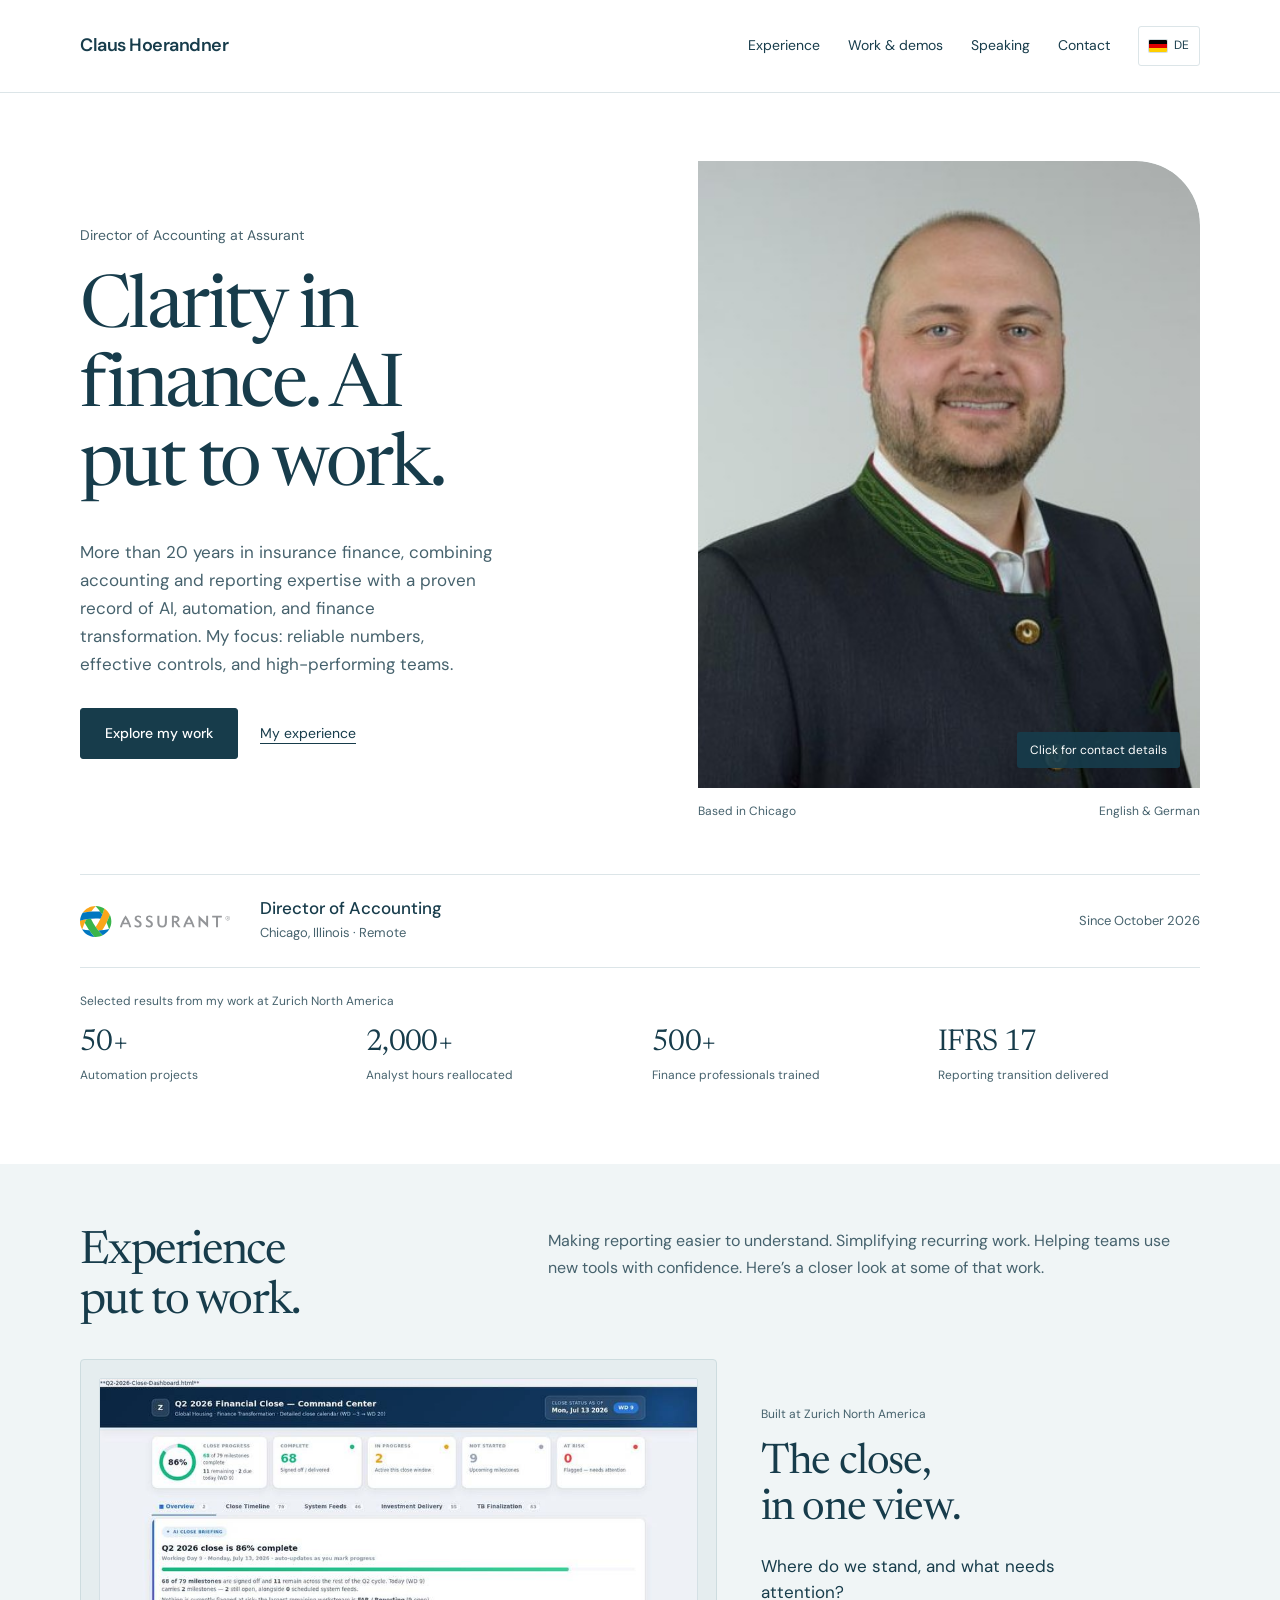
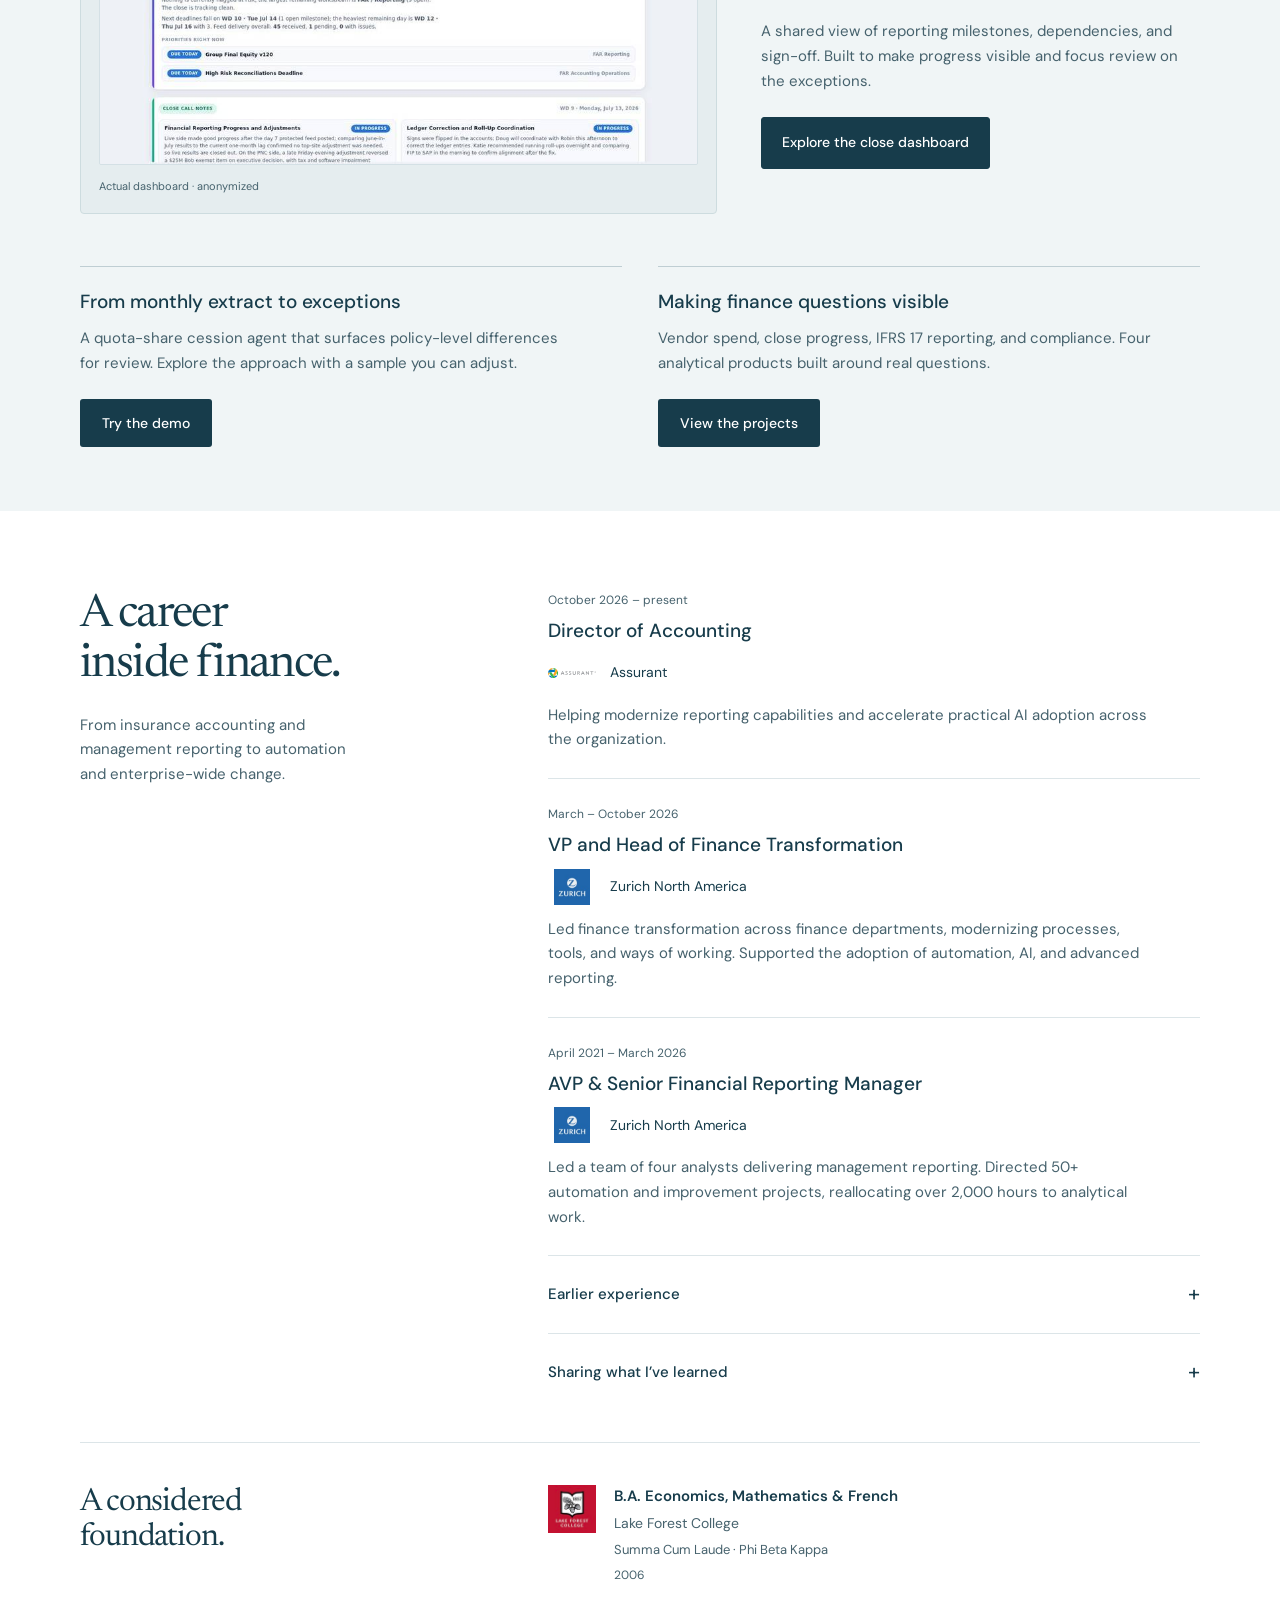
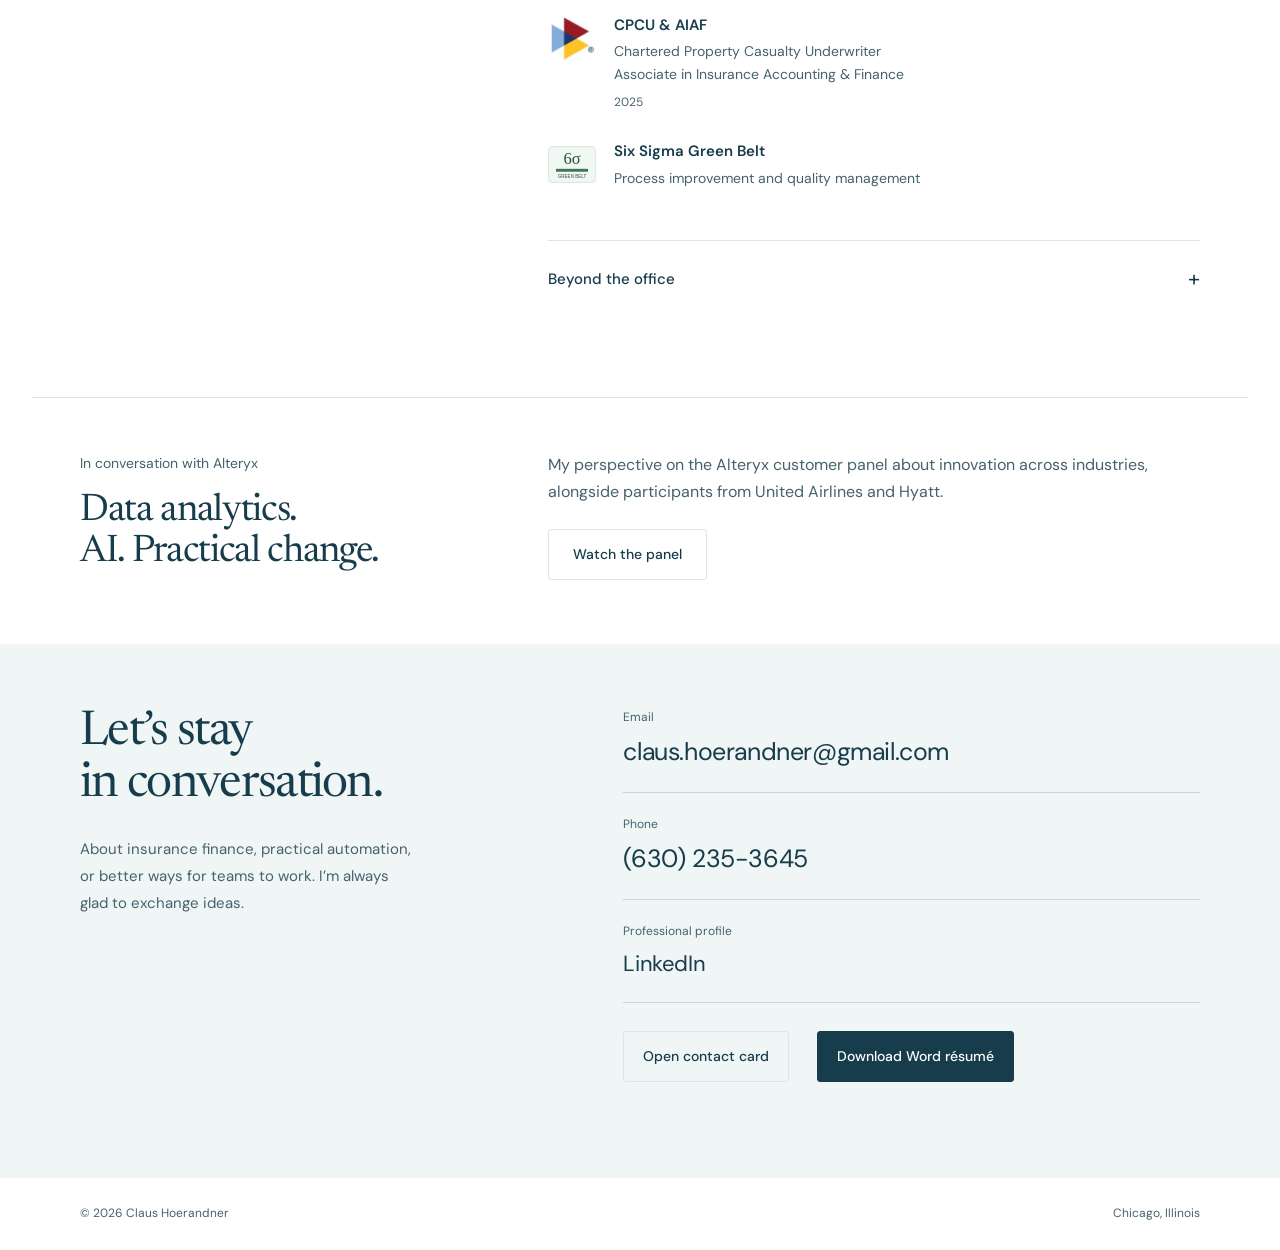
==== index.html @ cf95f7cd "Add downloadable contact card, dedicated LinkedIn row and language flags" ====
<!doctype html>
<html lang="en">
<head>
<meta charset="utf-8"><meta name="viewport" content="width=device-width, initial-scale=1">
<title>Claus Hoerandner — Finance Leadership & Applied AI</title>
<meta name="description" content="Claus Hoerandner, Director of Accounting at Assurant. Two decades in insurance finance, financial reporting, and practical transformation. Explore selected work and interactive demos.">
<link rel="canonical" href="https://claus1100xx.github.io/claus-hoerandner-portfolio/">
<meta property="og:title" content="Claus Hoerandner — Finance Leadership & Applied AI"><meta property="og:description" content="Clarity in finance. AI put to work. Explore my experience and the finance tools I build."><meta property="og:type" content="website"><meta property="og:url" content="https://claus1100xx.github.io/claus-hoerandner-portfolio/"><meta property="og:image" content="https://claus1100xx.github.io/claus-hoerandner-portfolio/Headshot2.jpg">
<meta name="theme-color" content="#173c4b"><link rel="icon" href="favicon.svg" type="image/svg+xml"><link rel="stylesheet" href="styles.css?v=20261027-contact-card"><script src="main.js?v=20261027-contact-card" defer></script>
</head>
<body data-title-en="Claus Hoerandner — Finance Leadership & Applied AI" data-title-de="Claus Hoerandner — Finanzführung & angewandte KI">
<a class="skip-link" href="#main" data-de="Zum Inhalt">Skip to content</a>
<header class="site-header"><nav class="shell nav" aria-label="Main navigation"><a class="brand" href="index.html">Claus Hoerandner</a><div class="nav-links"><a href="#experience" data-de="Erfahrung">Experience</a><a href="work.html" data-de="Projekte & Demos">Work & demos</a><a href="speaking.html" data-de="Vorträge">Speaking</a><a href="#contact" data-de="Kontakt">Contact</a><button class="language-toggle" type="button" aria-label="Switch to German"><img src="logos/flag-de.svg" alt="" width="18" height="12"><span>DE</span></button></div></nav></header>
<main id="main">
<div class="shell">
 <section class="hero" aria-labelledby="hero-title">
  <div><p class="hero-role" data-de="Director of Accounting bei Assurant">Director of Accounting at Assurant</p><h1 id="hero-title" data-de="Klarheit in Finanzen. KI in der Praxis.">Clarity in finance. AI put to work.</h1><p class="hero-intro" data-de="Mehr als 20 Jahre Erfahrung in Versicherungsfinanzen verbinden fundierte Expertise in Rechnungswesen und Reporting mit nachweisbaren Erfolgen mit KI, Automatisierung und Finanztransformation. Mein Fokus: verlässliche Zahlen, wirksame Kontrollen und leistungsfähige Teams.">More than 20 years in insurance finance, combining accounting and reporting expertise with a proven record of AI, automation, and finance transformation. My focus: reliable numbers, effective controls, and high-performing teams.</p><div class="actions"><a class="button" href="work.html" data-de="Meine Projekte entdecken">Explore my work</a><a class="text-link" href="#experience" data-de="Meine Erfahrung">My experience</a></div></div>
  <figure class="hero-photo"><div class="portrait-card" id="portrait-card"><div class="portrait-card-inner">
<button class="portrait-face portrait-front" type="button" aria-label="Show Claus Hoerandner’s contact details" aria-expanded="false" aria-controls="portrait-contact"><img src="Headshot2.jpg" alt="Claus Hoerandner" width="541" height="531" fetchpriority="high"><span class="portrait-hint" data-de="Kontakt anzeigen">Click for contact details</span></button>
<div class="portrait-face portrait-back" id="portrait-contact" aria-hidden="true" inert><div><p class="portrait-name">Claus Hoerandner</p><h2 tabindex="-1" data-de="Kontakt.">Let’s connect.</h2></div><div class="portrait-contact-links"><div><span data-de="E-Mail">Email</span><a href="mailto:claus.hoerandner@gmail.com">claus.hoerandner@gmail.com</a></div><div><span data-de="Telefon">Phone</span><a href="tel:+16302353645">(630) 235-3645</a></div></div><div class="portrait-card-actions"><a class="portrait-vcard" href="Claus_Hoerandner.vcf" download="Claus_Hoerandner.vcf" data-contact-card data-de="Kontaktkarte öffnen">Open contact card</a><button class="portrait-return" type="button"><span data-de="Zum Foto">Back to photo</span></button></div></div>
</div></div><figcaption><span data-de="Standort Chicago">Based in Chicago</span><span data-de="Englisch & Deutsch">English & German</span></figcaption></figure>
 </section>
 <div class="current-role"><img src="logos/assurant.svg" alt="Assurant" width="150" height="31"><div><h2>Director of Accounting</h2><p data-de="Chicago, Illinois · Remote">Chicago, Illinois · Remote</p></div><span class="since" data-de="Seit Oktober 2026">Since October 2026</span></div>
<section class="impact-strip" aria-labelledby="impact-label">
<p id="impact-label" class="impact-context" data-de="Ausgewählte Ergebnisse meiner Arbeit bei Zurich North America">Selected results from my work at Zurich North America</p>
<dl class="impact-metrics"><div><dt>50+</dt><dd data-de="Automatisierungen">Automation projects</dd></div><div><dt data-de="2.000+">2,000+</dt><dd data-de="Analystenstunden freigesetzt">Analyst hours reallocated</dd></div><div><dt>500+</dt><dd data-de="Finanzfachleute geschult">Finance professionals trained</dd></div><div><dt>IFRS 17</dt><dd data-de="Reporting-Umstellung umgesetzt">Reporting transition delivered</dd></div></dl>
</section>
</div>
<section class="selected-work" id="achievements"><div class="shell"><div class="section-heading"><h2 data-de="Erfahrung, die<br>praktisch wird.">Experience<br>put to work.</h2><p data-de="Reporting verständlich machen. Wiederkehrende Arbeit vereinfachen. Teams helfen, neue Werkzeuge sicher einzusetzen. Hier lässt sich ein Teil dieser Arbeit entdecken.">Making reporting easier to understand. Simplifying recurring work. Helping teams use new tools with confidence. Here’s a closer look at some of that work.</p></div><article class="featured-project" aria-labelledby="featured-close-title">
<a class="featured-preview" href="work.html#close" aria-label="Explore the quarterly close dashboard"><img src="assets/work/close-overview.jpg" alt="Anonymized quarterly close command center showing progress, milestones, and exceptions" width="900" height="580" loading="lazy"><span class="preview-caption" data-de="Original-Dashboard · anonymisiert">Actual dashboard · anonymized</span></a>
<div class="featured-story"><p class="featured-context" data-de="Entwickelt bei Zurich North America">Built at Zurich North America</p><h3 id="featured-close-title" data-de="Den Abschluss<br>im Blick.">The close,<br>in one view.</h3><p class="featured-question" data-de="Wo stehen wir – und was braucht jetzt Aufmerksamkeit?">Where do we stand, and what needs attention?</p><p class="featured-description" data-de="Ein gemeinsamer Überblick über Reporting-Meilensteine, Abhängigkeiten und Freigaben. Entwickelt, um Fortschritt sichtbar zu machen und die Prüfung auf Ausnahmen zu konzentrieren.">A shared view of reporting milestones, dependencies, and sign-off. Built to make progress visible and focus review on the exceptions.</p><a class="button" href="work.html#close" data-de="Abschluss-Dashboard entdecken">Explore the close dashboard</a></div>
</article><div class="work-links"><a class="work-link" href="work.html#cession"><h3 data-de="Vom Monatsauszug zur Ausnahmeliste">From monthly extract to exceptions</h3><p data-de="Ein Quotenrückversicherungs-Agent, der Abweichungen auf Policenebene für die Prüfung sichtbar macht. Entdecken Sie den Ansatz anhand eines Beispiels.">A quota-share cession agent that surfaces policy-level differences for review. Explore the approach with a sample you can adjust.</p><span class="work-action" data-de="Demo ausprobieren">Try the demo</span></a><a class="work-link" href="work.html#dashboards"><h3 data-de="Finanzfragen sichtbar machen">Making finance questions visible</h3><p data-de="Lieferantenausgaben, Abschlussfortschritt, IFRS-17-Reporting und Compliance. Vier analytische Produkte, entwickelt aus echten Fragen.">Vendor spend, close progress, IFRS 17 reporting, and compliance. Four analytical products built around real questions.</p><span class="work-action" data-de="Projekte ansehen">View the projects</span></a></div></div></section>
<section class="section shell" id="experience"><div class="career-layout"><div class="career-intro"><h2 data-de="Eine Laufbahn<br>in Finanzen.">A career<br>inside finance.</h2><p data-de="Von Versicherungsrechnungswesen und Management-Reporting bis zu Automatisierung und unternehmensweitem Wandel.">From insurance accounting and management reporting to automation and enterprise-wide change.</p></div><div>
 <article class="career-entry"><p class="period" data-de="Oktober 2026 – heute">October 2026 – present</p><h3>Director of Accounting</h3><div class="career-company"><img src="logos/assurant.svg" alt="" width="48" height="36"><p class="company">Assurant</p></div><p class="description" data-de="Unterstützt die Modernisierung des Berichtswesens und die praktische Einführung von KI im Unternehmen.">Helping modernize reporting capabilities and accelerate practical AI adoption across the organization.</p></article>
 <article class="career-entry"><p class="period" data-de="März – Oktober 2026">March – October 2026</p><h3 data-de="VP und Leiter Finanztransformation">VP and Head of Finance Transformation</h3><div class="career-company"><img src="logos/Work_Experience_image1.jpeg" alt="" width="48" height="36"><p class="company">Zurich North America</p></div><p class="description" data-de="Leitete die Finanztransformation über alle Finanzabteilungen hinweg und modernisierte Prozesse, Werkzeuge und Arbeitsweisen. Unterstützte die Einführung von Automatisierung, KI und modernem Reporting.">Led finance transformation across finance departments, modernizing processes, tools, and ways of working. Supported the adoption of automation, AI, and advanced reporting.</p></article>
 <article class="career-entry"><p class="period" data-de="April 2021 – März 2026">April 2021 – March 2026</p><h3>AVP & Senior Financial Reporting Manager</h3><div class="career-company"><img src="logos/Work_Experience_image1.jpeg" alt="" width="48" height="36"><p class="company">Zurich North America</p></div><p class="description" data-de="Führte vier Analysten im Management-Reporting. Leitete über 50 Automatisierungs- und Verbesserungsprojekte, die mehr als 2.000 Stunden für analytische Arbeit freisetzten.">Led a team of four analysts delivering management reporting. Directed 50+ automation and improvement projects, reallocating over 2,000 hours to analytical work.</p></article>
 <details><summary data-de="Frühere Erfahrung">Earlier experience</summary><div class="detail-body">
  <article class="career-entry"><p class="period">2012–2021</p><h3>Senior Financial Analyst</h3><div class="career-company"><img src="logos/Work_Experience_image1.jpeg" alt="" width="48" height="36"><p>Zurich North America</p></div><p data-de="Leitete die Umstellung des Management-Reportings von IFRS 4 auf IFRS 17. Entwickelte Reporting-Automatisierungen und Dashboards für Führungskräfte.">Led the IFRS 4 to IFRS 17 management-reporting transition. Built reporting automations and dashboards for business leadership.</p></article>
  <article class="career-entry"><p class="period">2007–2012</p><h3>IT Financial Analyst / IT Controller</h3><div class="career-company"><img src="logos/Work_Experience_image2.jpeg" alt="" width="48" height="36"><p>Farmers Insurance Group</p></div><p data-de="Verantwortete die Finanzsteuerung eines IT-Infrastrukturbudgets von 440 Mio. USD und arbeitete als Financial Project Lead an einem zehnjährigen Sourcing-Programm über 5 Mrd. USD.">Managed financial planning for a $440M IT infrastructure budget and served as Financial Project Lead on a $5B, ten-year sourcing program.</p></article>
  <article class="career-entry"><h3 data-de="Die Grundlagen">The foundations</h3><div class="foundation-logos"><img src="logos/Work_Experience_image3.jpeg" alt="Lincoln Financial Group" width="90" height="40"><img src="logos/Work_Experience_image1.jpeg" alt="Zurich North America" width="48" height="40"><img src="logos/Work_Experience_image5.jpeg" alt="Lake Forest College" width="65" height="40"></div><p data-de="Frühere Stationen als Benefit Analyst bei Lincoln Financial Group (2007), Financial Analyst / Planner bei Zurich (2005–2006) und Research Assistant am Lake Forest College (2003–2004).">Earlier roles included Benefit Analyst at Lincoln Financial Group (2007), Financial Analyst / Planner at Zurich (2005–2006), and Research Assistant at Lake Forest College (2003–2004).</p></article>
 </div></details>
 <details id="talk"><summary data-de="Wissen weitergeben">Sharing what I’ve learned</summary><div class="detail-body"><p data-de="Über 500 Finanzfachleute durch Lunch & Learns, Kurzvideos und praktische Demonstrationen in IFRS 17, Automatisierung und KI geschult.">Trained 500+ finance professionals through Lunch & Learns, short-form videos, and practical demonstrations covering IFRS 17, automation, and AI.</p><p data-de="Teilnahme an einem Alteryx-Panel zu Data Analytics und KI mit Teilnehmern von United Airlines und Hyatt.">Joined an Alteryx panel on data analytics and AI alongside participants from United Airlines and Hyatt.</p><p><a href="speaking.html" data-de="Panel ansehen">Watch the panel</a></p></div></details>

 </div></div>
 <div class="credentials" id="education"><h2 data-de="Eine fundierte<br>Basis.">A considered<br>foundation.</h2><div class="credential-list">
<article class="credential-line"><img class="credential-mark" src="logos/Work_Experience_image5.jpeg" alt="Lake Forest College" width="48" height="48"><div><h3 class="credential-title" data-de="B.A. Volkswirtschaft, Mathematik & Französisch">B.A. Economics, Mathematics & French</h3><p>Lake Forest College</p><p class="credential-honors">Summa Cum Laude · Phi Beta Kappa</p><p class="credential-date">2006</p></div></article>
<article class="credential-line"><img class="credential-mark" src="logos/Certifications_image1.jpeg" alt="The Institutes" width="48" height="48"><div><h3 class="credential-title">CPCU & AIAF</h3><p>Chartered Property Casualty Underwriter</p><p>Associate in Insurance Accounting & Finance</p><p class="credential-date">2025</p></div></article>
<article class="credential-line"><img class="credential-mark" src="logos/six-sigma-green-belt.svg" alt="Six Sigma Green Belt" width="48" height="48"><div><h3 class="credential-title">Six Sigma Green Belt</h3><p data-de="Prozessverbesserung und Qualitätsmanagement">Process improvement and quality management</p></div></article>
<details class="beyond" id="community"><summary data-de="Über das Büro hinaus">Beyond the office</summary><div class="detail-body community-activities">
<article class="community-activity"><img class="community-logo" src="logos/Board_member_image1.jpeg" alt="DANK Haus" width="56" height="56" loading="lazy"><div><h3>DANK Haus German American Cultural Center</h3><p class="community-role" data-de="Ehemaliges Vorstandsmitglied · Chicago · 2023–2025">Former board member · Chicago · 2023–2025</p><p class="community-description" data-de="Unterstützte die Arbeit des Kulturzentrums in Kultur, Bildung und Gemeinschaft sowie den Erhalt des deutsch-amerikanischen Erbes in Chicago.">Supported culture, education, and community through a Chicago institution dedicated to German American heritage.</p></div></article>
<article class="community-activity"><img class="community-logo" src="logos/Work_Experience_image1.jpeg" alt="Zurich North America" width="56" height="56" loading="lazy"><div><h3>Finance, Actuarial & Risk Social Committee</h3><p class="community-role" data-de="Gründer · Zurich North America">Founder · Zurich North America</p><p class="community-description" data-de="Gründete das Komitee, um Kollegen durch Lernangebote, ehrenamtliche Initiativen und gemeinsame Veranstaltungen zu verbinden.">Founded the committee to connect colleagues through learning, volunteering, and shared events.</p></div></article>
</div></details></div></div>
</section>
<section class="shell panel-feature"><div><p class="hero-role" data-de="Im Gespräch mit Alteryx">In conversation with Alteryx</p><h2 data-de="Data Analytics.<br>KI. Praktischer Wandel.">Data analytics.<br>AI. Practical change.</h2></div><div><p data-de="Mein Beitrag zum Alteryx-Kundenpanel über Innovation in Unternehmen, mit Teilnehmern von United Airlines und Hyatt.">My perspective on the Alteryx customer panel about innovation across industries, alongside participants from United Airlines and Hyatt.</p><a class="button secondary" href="speaking.html" data-de="Panel ansehen">Watch the panel</a></div></section>
<section class="contact-section" id="contact"><div class="shell conversation-layout">
<div class="conversation-intro"><h2 data-de="Im Gespräch<br>bleiben.">Let’s stay<br>in conversation.</h2><p data-de="Über Versicherungsfinanzen, praktische Automatisierung oder bessere Zusammenarbeit im Team. Ich freue mich auf den Austausch.">About insurance finance, practical automation, or better ways for teams to work. I’m always glad to exchange ideas.</p></div>
<div class="conversation-details"><div class="conversation-method"><span class="conversation-label" data-de="E-Mail">Email</span><a href="mailto:claus.hoerandner@gmail.com">claus.hoerandner@gmail.com</a></div><div class="conversation-method"><span class="conversation-label" data-de="Telefon">Phone</span><a href="tel:+16302353645">(630) 235-3645</a></div><div class="conversation-method conversation-social"><span class="conversation-label" data-de="Berufliches Profil">Professional profile</span><a class="conversation-linkedin" href="https://www.linkedin.com/in/claus-hoerandner/" target="_blank" rel="noopener">LinkedIn</a></div><div class="conversation-actions"><a class="button secondary" href="Claus_Hoerandner.vcf" download="Claus_Hoerandner.vcf" data-contact-card data-de="Kontaktkarte öffnen">Open contact card</a><a class="button" href="Claus_Hoerandner_Resume.docx?v=20261027-3" download="Claus_Hoerandner_Resume.docx" data-resume-download data-de="Word-Lebenslauf herunterladen">Download Word résumé</a></div><p id="resume-download-status" class="download-status" role="status" aria-live="polite"></p></div>
</div></section>
</main><footer class="shell footer"><span>© 2026 Claus Hoerandner</span><span>Chicago, Illinois</span></footer>
</body></html>
---- styles.css ----
@import url('https://fonts.googleapis.com/css2?family=DM+Sans:wght@400;500;600;700&family=Newsreader:opsz,wght@6..72,400;6..72,500&display=swap');
:root{--ink:#173c4b;--muted:#46626d;--paper:#fff;--wash:#f0f5f6;--line:#dce5e8;--display:'Newsreader',Georgia,serif;--body:'DM Sans',Arial,sans-serif;color-scheme:light;font-family:var(--body);color:var(--ink);background:var(--paper)}
*{box-sizing:border-box}body{margin:0;font-size:16px;line-height:1.65}img{display:block;max-width:100%;height:auto}h1,h2,h3,p,figure{margin:0}h1,h2{font-family:var(--display);font-weight:400;line-height:1.08;letter-spacing:-.035em}h1{font-size:clamp(46px,5.7vw,76px)}h2{font-size:clamp(32px,3.7vw,46px)}h3{font-size:19px;line-height:1.4;font-weight:500}a{color:inherit;text-decoration-thickness:1px;text-underline-offset:5px}button,input,select{font:inherit;color:inherit}button,summary,input[type=range]{cursor:pointer}button{touch-action:manipulation}a,button,input,select,summary{scroll-margin-top:24px}:focus-visible{outline:3px solid #207b9b;outline-offset:5px}section[id],div[id]{scroll-margin-top:32px}[hidden]{display:none!important}::selection{background:#c6e2e9;color:#173c4b}
.shell{width:min(100%,1216px);margin-inline:auto;padding-inline:48px}.site-header{border-bottom:1px solid var(--line)}.nav{min-height:92px;display:flex;justify-content:space-between;align-items:center;gap:32px}.brand{text-decoration:none;font-size:18px;font-weight:600;letter-spacing:-.5px}.nav-links{display:flex;align-items:center;gap:28px;font-size:14px}.nav-links a{text-decoration:none}.nav-links a:hover,.nav-links a[aria-current=page]{text-decoration:underline}.language-toggle{background:none;border:1px solid var(--line);border-radius:3px;padding:8px 10px;font-size:12px;min-height:40px}.skip-link{position:absolute;top:8px;left:12px;background:white;padding:12px;z-index:10;transform:translateY(-180%)}.skip-link:focus{transform:none}
.hero{display:grid;grid-template-columns:1.08fr 1fr;gap:76px;padding-block:68px 52px;align-items:center}.hero-role{font-size:14px;color:var(--muted);margin-bottom:24px}.hero h1{max-width:10ch}.hero-intro{max-width:35ch;margin-block:30px;color:var(--muted);font-size:17px}.hero-photo img{width:100%;aspect-ratio:4/5;object-fit:cover;object-position:50% 35%;border-radius:0 64px 0 0}.hero-photo figcaption{display:flex;justify-content:space-between;gap:18px;font-size:12px;color:var(--muted);margin-top:14px}.actions{display:flex;flex-wrap:wrap;align-items:center;gap:22px}.button{display:inline-flex;justify-content:center;align-items:center;background:var(--ink);color:white;padding:13px 24px;border:1px solid var(--ink);border-radius:3px;text-decoration:none;font-size:14px;font-weight:500;min-height:48px}.button:hover{background:#285868}.button.secondary{background:transparent;color:var(--ink);border-color:var(--line)}.button.secondary:hover{background:var(--wash)}.text-link{font-size:14px}.muted{color:var(--muted)}.current-role{display:flex;align-items:center;gap:30px;border-block:1px solid var(--line);padding-block:24px}.current-role img{width:150px}.current-role h2{font-family:var(--body);font-size:17px;font-weight:500;letter-spacing:0}.current-role p{font-size:13px;color:var(--muted);margin-top:4px}.current-role .since{margin-left:auto;font-size:13px;color:var(--muted)}
.section{padding-block:80px}.section-heading{display:grid;grid-template-columns:1fr 1.6fr;gap:60px;margin-bottom:36px;align-items:start}.section-heading p{color:var(--muted);max-width:58ch}.selected-work{margin-top:78px;background:var(--wash);padding-block:64px}.selected-work .section-heading{margin-bottom:32px}.work-links{display:grid;grid-template-columns:1fr 1fr;gap:36px}.work-link{display:block;text-decoration:none;border-top:1px solid #bfced3;padding-top:22px}.work-link h3{margin-bottom:10px}.work-link p{color:var(--muted);max-width:50ch;font-size:15px}.work-link .text-link{display:inline-block;text-decoration:underline;margin-top:22px}.work-link:hover h3{text-decoration:underline;text-underline-offset:5px}
.career-layout{display:grid;grid-template-columns:1fr 1.6fr;gap:60px}.career-intro p{margin-top:22px;max-width:27ch;color:var(--muted);font-size:15px}.career-entry{padding-block:26px;border-top:1px solid var(--line)}.career-entry:first-child{padding-top:0;border-top:0}.career-entry .period{font-size:12px;color:var(--muted);margin-bottom:7px}.career-entry .company{font-size:14px;margin-top:5px}.career-entry .description{font-size:15px;color:var(--muted);margin-top:12px;max-width:60ch}details{border-top:1px solid var(--line)}summary{list-style:none;display:flex;align-items:center;justify-content:space-between;gap:20px;padding-block:20px;font-size:15px;font-weight:500}summary::-webkit-details-marker{display:none}summary::after{content:'+';font-size:22px;font-weight:400;flex-shrink:0}details[open]>summary::after{content:'−'}.detail-body{padding-bottom:24px;color:var(--muted);font-size:15px}.detail-body p+p{margin-top:14px}.detail-body ul{margin:12px 0;padding-left:20px}.detail-body li{margin-top:10px}.detail-body .career-entry{padding-block:16px}.detail-body h3{color:var(--ink);font-size:16px}.credentials{border-top:1px solid var(--line);display:grid;grid-template-columns:1fr 1.6fr;gap:60px;padding-top:42px;margin-top:32px}.credentials h2{font-size:32px}.credential-line{display:flex;justify-content:space-between;gap:28px;padding-bottom:20px;font-size:15px}.credential-line p{font-size:13px;color:var(--muted);margin-top:3px}.credential-line .year{white-space:nowrap;color:var(--muted);font-size:13px}.beyond{margin-top:22px}
.contact-section{background:var(--wash);padding-block:64px}.contact-layout{display:grid;grid-template-columns:1fr 1.6fr;gap:60px}.contact-layout p{max-width:48ch;color:var(--muted);margin:0 0 24px}.contact-layout .email{font-size:clamp(17px,2.4vw,24px);overflow-wrap:anywhere}.contact-links{display:flex;gap:24px;flex-wrap:wrap;margin-top:24px;font-size:14px}.footer{padding-block:26px;display:flex;align-items:center;justify-content:space-between;gap:20px;font-size:12px;color:var(--muted)}.sr-only{position:absolute;width:1px;height:1px;padding:0;margin:-1px;overflow:hidden;clip:rect(0,0,0,0);white-space:nowrap;border:0}
@media(min-width:1500px){.hero{gap:100px}}@media(max-width:900px){.shell{padding-inline:32px}.hero{gap:42px}.nav-links{gap:18px}.hero-photo img{aspect-ratio:3/4}.section-heading,.career-layout,.credentials,.contact-layout{grid-template-columns:1fr 1.5fr;gap:36px}.hero h1{font-size:60px}}
@media(max-width:650px){.shell{padding-inline:24px}.nav{padding-block:20px;align-items:flex-start;flex-direction:column;gap:14px}.nav-links{gap:22px;flex-wrap:wrap;font-size:13px}.language-toggle{min-height:36px;padding:5px 8px}.hero{grid-template-columns:1fr;padding-block:40px 32px;gap:34px}.hero h1{font-size:clamp(46px,12vw,64px);max-width:12ch}.hero-role{margin-bottom:18px}.hero-intro{margin-block:22px;max-width:45ch}.hero-photo img{max-height:470px;aspect-ratio:1/1;object-position:50% 33%;border-top-right-radius:48px}.hero-photo figcaption{font-size:11px}.current-role{flex-wrap:wrap;gap:20px}.current-role img{width:120px}.current-role .since{margin-left:0;width:100%}.section{padding-block:52px}.section-heading,.career-layout,.credentials,.contact-layout{grid-template-columns:1fr;gap:28px}.career-intro p{max-width:48ch;margin-top:14px}.selected-work{margin-top:48px;padding-block:44px}.work-links{grid-template-columns:1fr;gap:28px}.credentials{margin-top:20px;padding-top:30px}.contact-section{padding-block:44px}.footer{align-items:flex-start;flex-direction:column;gap:6px}}
@media(prefers-reduced-motion:no-preference){html{scroll-behavior:smooth}a,button{transition:background-color .15s ease,color .15s ease}}@media print{.nav-links,.language-toggle,.skip-link{display:none}.hero-photo img{max-height:300px}.section{padding-block:25px}body{font-size:12px}.shell{padding-inline:0}details .detail-body{display:block}a{color:inherit}}

/* Selected work actions and employer identity */
.work-link .work-action{display:inline-flex;align-items:center;justify-content:center;min-height:48px;padding:12px 22px;margin-top:24px;border-radius:3px;background:var(--ink);color:white;font-size:14px;font-weight:500}
.work-link:hover .work-action{background:#285868}.work-link:focus-visible .work-action{outline:3px solid #207b9b;outline-offset:4px}.career-company{display:flex;align-items:center;gap:14px;margin-top:10px}.career-company img{width:48px;height:36px;object-fit:contain;flex-shrink:0}.career-company .company{margin:0}.foundation-logos{display:flex;align-items:center;gap:22px;padding-block:18px}.foundation-logos img{max-width:90px;height:40px;object-fit:contain}
.panel-feature{display:grid;grid-template-columns:1fr 1.6fr;gap:60px;border-top:1px solid var(--line);padding-block:54px 64px}.panel-feature h2{font-size:38px}.panel-feature .hero-role{margin-bottom:16px}.panel-feature p:not(.hero-role){max-width:55ch;color:var(--muted);margin-bottom:24px}.speaking-intro{padding-block:70px 46px}.speaking-intro h1{max-width:18ch}.speaking-lead{max-width:66ch;color:var(--muted);font-size:17px;margin-top:26px}.panel-video{aspect-ratio:16/9;background:var(--wash)}.panel-video iframe{display:block;width:100%;height:100%;border:0}.panel-caption{display:flex;justify-content:space-between;align-items:start;gap:40px;padding-top:22px}.panel-caption h2{font-family:var(--body);font-size:20px;letter-spacing:0;font-weight:500;line-height:1.4;max-width:38ch}.panel-caption p{font-size:13px;margin-top:8px}.panel-caption>a{flex-shrink:0}.panel-followup{margin:18px 0 26px}
@media(max-width:900px){.panel-feature{gap:36px;grid-template-columns:1fr 1.5fr}.nav-links{gap:16px}}
@media(max-width:650px){.panel-feature{grid-template-columns:1fr;gap:24px;padding-block:38px 44px}.panel-feature h2{font-size:34px}.panel-caption{flex-direction:column;gap:18px}.speaking-intro{padding-block:40px 32px}.nav-links{gap:12px 20px}}

.credential-line{justify-content:flex-start;gap:18px;align-items:flex-start}.credential-mark{width:48px;height:48px;object-fit:contain;flex-shrink:0}.credential-line>div{flex:1;min-width:0}.credential-line .year{margin-left:auto}@media(max-width:420px){.credential-line{gap:12px}.credential-mark{width:40px;height:40px}}

/* Keep credential logos out of the text and date columns. */
.credential-list{min-width:0}.credential-line{display:grid;grid-template-columns:48px minmax(0,1fr);gap:18px;align-items:start;padding-bottom:28px}.credential-line>div{min-width:0}.credential-line .credential-title{font:600 15px/1.5 var(--body);letter-spacing:0;margin:0 0 4px}.credential-line p{font-size:14px;line-height:1.65;margin:0}.credential-line .credential-date{font-size:12px;margin-top:6px}.credential-line .credential-honors{font-size:13px;margin-top:4px}.credential-line .credential-mark{width:48px;height:48px}.resume-download{display:flex;align-items:center;flex-wrap:wrap;gap:12px 18px;margin-top:26px}.resume-file-detail{font-size:12px;color:var(--muted)}.contact-layout .download-status{font-size:13px;margin:12px 0 0;min-height:1.65em}
@media(max-width:900px){.credentials{grid-template-columns:1fr;gap:30px}.credential-list{max-width:680px}}
@media(max-width:420px){.credential-line{grid-template-columns:40px minmax(0,1fr);gap:14px}.credential-line .credential-mark{width:40px;height:40px}}

/* Quiet evidence below the introduction; one visually dominant project. */
.impact-strip{padding-block:24px 0}.impact-context{font-size:12px;color:var(--muted);margin-bottom:14px}.impact-metrics{display:grid;grid-template-columns:repeat(4,minmax(0,1fr));gap:24px;margin:0}.impact-metrics>div{min-width:0}.impact-metrics dt{font:400 30px/1.15 var(--display);letter-spacing:-.7px}.impact-metrics dd{margin:6px 0 0;color:var(--muted);font-size:12px;max-width:25ch}
.featured-project{display:grid;grid-template-columns:1.45fr 1fr;gap:44px;align-items:center;margin-bottom:52px}.featured-preview{display:block;background:#e5edef;border:1px solid #cddcdf;padding:18px;text-decoration:none;border-radius:4px;overflow:hidden}.featured-preview img{width:100%;height:auto;border:1px solid #d4e0e5;border-radius:2px}.preview-caption{display:block;color:var(--muted);font-size:11px;margin-top:12px}.featured-preview:hover{background:#dce8ec}.featured-context{font-size:12px;color:var(--muted);margin-bottom:16px}.featured-story h3{font:400 clamp(34px,3.3vw,46px)/1.08 var(--display);letter-spacing:-1.2px;margin-bottom:22px}.featured-question{font-size:17px;line-height:1.5;margin-bottom:14px;max-width:30ch}.featured-description{font-size:15px;color:var(--muted);max-width:44ch;margin-bottom:24px}.featured-story .button{padding-inline:20px}.work-links{padding-top:0}
@media(max-width:1000px){.featured-project{gap:28px;grid-template-columns:1.2fr 1fr}.featured-preview{padding:12px}}
@media(max-width:800px){.featured-project{grid-template-columns:1fr;gap:28px}.featured-preview{padding:18px}.featured-story{display:grid;grid-template-columns:1fr 1.2fr;column-gap:30px;align-items:start}.featured-context,.featured-story h3{grid-column:1}.featured-question,.featured-description,.featured-story .button{grid-column:2}.featured-question{grid-row:1/3}.featured-description{grid-row:3}.featured-story h3{grid-row:3/5}.featured-story .button{justify-self:start}.impact-metrics{gap:24px}}
@media(max-width:520px){.impact-metrics{grid-template-columns:repeat(2,minmax(0,1fr));gap:20px 18px}.impact-metrics dt{font-size:26px}.impact-metrics dd{font-size:12px;line-height:1.5}.impact-strip{padding-top:22px}.impact-context{max-width:38ch}.featured-story{display:block}.featured-story h3{font-size:38px}.featured-preview{padding:10px}.preview-caption{font-size:11px}.featured-project{margin-bottom:36px}.featured-question{font-size:16px}}

.community-activities{padding-top:4px}.community-activity{display:grid;grid-template-columns:56px minmax(0,1fr);gap:20px;align-items:start;padding-block:18px 24px}.community-activity+.community-activity{border-top:1px solid var(--line);padding-top:24px}.community-logo{width:56px;height:56px;object-fit:contain;border-radius:3px;background:white}.community-activity h3{font:500 16px/1.45 var(--body);margin:0 0 6px}.community-activity .community-role{font-size:12px;line-height:1.6;margin:0 0 10px;color:var(--muted)}.community-activity .community-description{font-size:14px;line-height:1.7;margin:0;max-width:55ch}@media(max-width:420px){.community-activity{grid-template-columns:44px minmax(0,1fr);gap:14px}.community-logo{width:44px;height:44px}.community-activity h3{font-size:15px}.community-activity .community-description{font-size:13px}}

/* Click-to-flip portrait: native buttons and links, with hidden faces inert. */
.portrait-card{position:relative;perspective:1200px;aspect-ratio:4/5;border-radius:0 64px 0 0}.portrait-card-inner{position:relative;width:100%;height:100%;transform-style:preserve-3d;transition:transform .65s cubic-bezier(.22,.7,.25,1)}.portrait-card.is-flipped .portrait-card-inner{transform:rotateY(180deg)}.portrait-face{position:absolute;inset:0;width:100%;height:100%;border-radius:inherit;backface-visibility:hidden;-webkit-backface-visibility:hidden}.portrait-card-inner{border-radius:inherit}.portrait-front{padding:0;border:0;background:var(--wash);overflow:hidden;color:white;display:block;text-align:left}.hero-photo .portrait-front img{width:100%;height:100%;max-height:none;aspect-ratio:auto;object-fit:cover;border-radius:inherit}.portrait-hint{position:absolute;bottom:20px;right:20px;padding:9px 13px;border-radius:3px;background:rgba(23,60,75,.91);color:#fff;font-size:12px;line-height:1.5}.portrait-back{transform:rotateY(180deg);background:var(--ink);color:white;display:flex;flex-direction:column;justify-content:center;align-items:flex-start;padding:clamp(24px,4vw,48px);gap:32px;overflow:hidden}.portrait-name{font-size:14px;color:#d3e3e7;margin-bottom:12px}.portrait-back h2{font-size:clamp(32px,4vw,48px);color:white;letter-spacing:-1px;line-height:1.1}.portrait-back h2:focus{outline:none}.portrait-contact-links{display:flex;flex-direction:column;gap:20px;max-width:100%}.portrait-contact-links>div{min-width:0}.portrait-contact-links span{display:block;color:#c2d9e0;font-size:12px;margin-bottom:2px}.portrait-contact-links a{display:inline-block;font-size:clamp(14px,1.5vw,17px);color:white;line-height:1.6;overflow-wrap:anywhere;padding-block:3px}.portrait-return{background:transparent;color:white;border:1px solid #7595a2;padding:10px 16px;border-radius:3px;font-size:13px;line-height:1.5;min-height:42px}.portrait-return:hover{background:#285868}.portrait-back :focus-visible{outline-color:#b7e8f5}
@media(max-width:900px){.portrait-card{aspect-ratio:3/4}.portrait-back{gap:22px;padding:28px}.portrait-back h2{font-size:36px}}
@media(max-width:650px){.portrait-card{aspect-ratio:1;max-height:470px;border-top-right-radius:48px}.portrait-back{padding:26px;gap:20px}.portrait-name{margin-bottom:8px}.portrait-back h2{font-size:34px}.portrait-contact-links{gap:12px}.portrait-contact-links a{font-size:15px}.portrait-hint{bottom:14px;right:14px;font-size:11px}}
@media(max-width:360px){.portrait-back{padding:20px;gap:14px}.portrait-back h2{font-size:30px}.portrait-name{font-size:12px;margin-bottom:5px}.portrait-contact-links{gap:8px}.portrait-contact-links a{font-size:14px}.portrait-return{padding:7px 12px;min-height:36px}}
@media(prefers-reduced-motion:reduce){.portrait-card-inner{transition:none}}
@media print{.portrait-card-inner,.portrait-card.is-flipped .portrait-card-inner{transform:none}.portrait-back,.portrait-hint{display:none}.portrait-front{visibility:visible!important}}

/* A balanced contact section, with clear channels and a single document action. */
.conversation-layout{display:grid;grid-template-columns:1fr 1.3fr;gap:100px;align-items:start}.conversation-intro h2{font-size:clamp(36px,4vw,48px);max-width:13ch}.conversation-intro p{font-size:15px;line-height:1.8;color:var(--muted);max-width:34ch;margin-top:24px}.conversation-details{min-width:0}.conversation-method{padding-block:0 22px;border-bottom:1px solid #c6d6dc}.conversation-method+.conversation-method{padding-top:22px}.conversation-label{display:block;font-size:12px;color:var(--muted);margin-bottom:6px}.conversation-method a{display:inline-block;text-decoration:none;font-size:clamp(19px,2vw,25px);line-height:1.45;letter-spacing:-.4px;overflow-wrap:anywhere;max-width:100%}.conversation-method a:hover{text-decoration:underline;text-underline-offset:5px}.conversation-actions{display:flex;align-items:center;flex-wrap:wrap;gap:20px 28px;margin-top:28px}.conversation-linkedin{font-size:14px}.conversation-details .download-status{font-size:12px;color:var(--muted);margin:12px 0 0;min-height:1.65em}
@media(max-width:900px){.conversation-layout{grid-template-columns:1fr 1.3fr;gap:48px}.conversation-method a{font-size:20px}}
@media(max-width:650px){.conversation-layout{grid-template-columns:1fr;gap:34px}.conversation-intro p{max-width:44ch;margin-top:18px}.conversation-method a{font-size:clamp(17px,5vw,22px)}.conversation-actions{gap:20px 24px}.conversation-intro h2{font-size:38px}}

.portrait-card-actions{display:flex;flex-wrap:wrap;align-items:center;gap:8px;max-width:100%}.portrait-vcard{display:inline-flex;align-items:center;justify-content:center;min-height:42px;padding:10px 14px;background:white;color:var(--ink);border:1px solid white;border-radius:3px;font-size:13px;line-height:1.5;text-decoration:none}.portrait-vcard:hover{background:#e0edf1}.portrait-card-actions .portrait-return{font-size:13px}.conversation-social .conversation-linkedin{font-size:22px;display:inline-block}.conversation-actions .button{padding-inline:19px}
@media(max-width:650px){.portrait-card-actions{gap:8px}.portrait-vcard,.portrait-card-actions .portrait-return{font-size:12px;line-height:1.5;min-height:38px;padding:8px 10px}.conversation-social .conversation-linkedin{font-size:20px}.conversation-actions{gap:14px}}
@media(max-width:360px){.portrait-vcard,.portrait-card-actions .portrait-return{padding:7px 9px;min-height:36px}.portrait-card-actions{gap:7px}}

.language-toggle{display:inline-flex;align-items:center;justify-content:center;gap:7px;white-space:nowrap}.language-toggle img{display:block;width:18px;height:12px;object-fit:cover;border-radius:1px;box-shadow:0 0 0 1px #d6dfe2;flex-shrink:0}
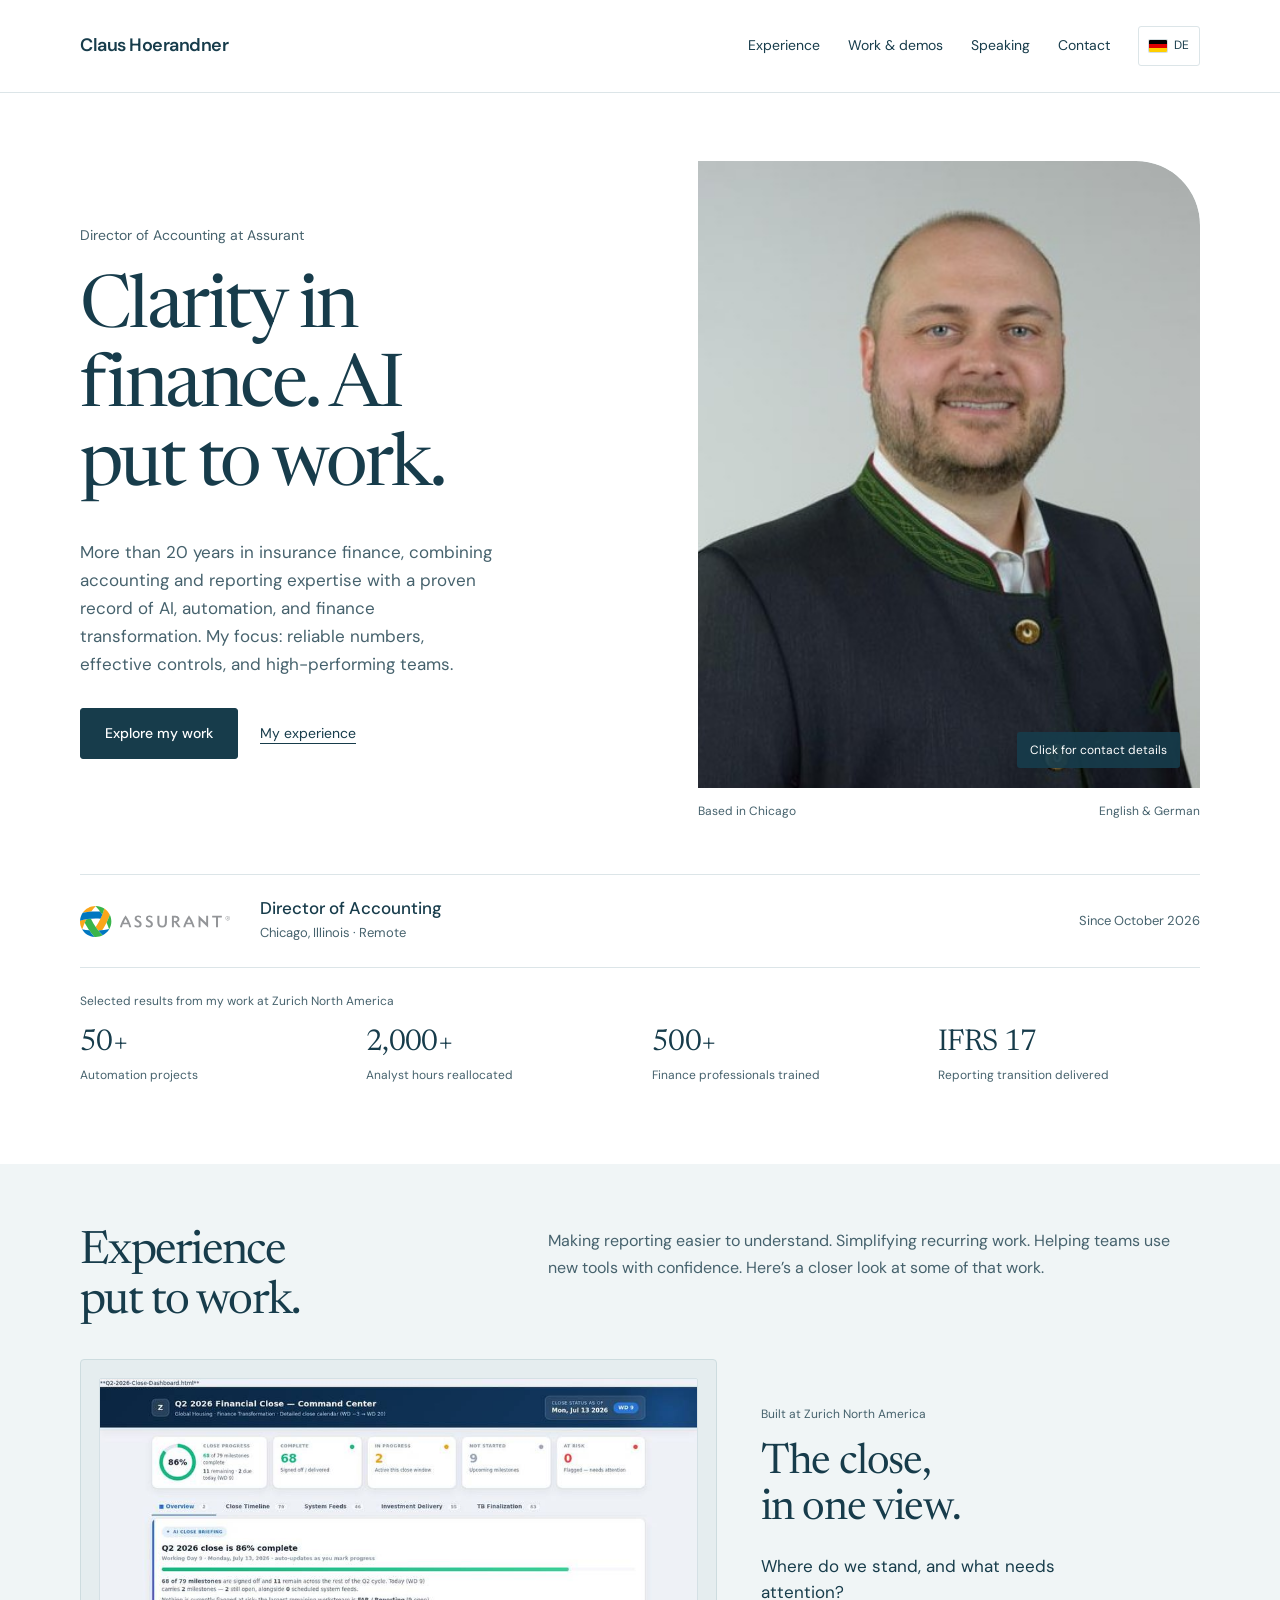
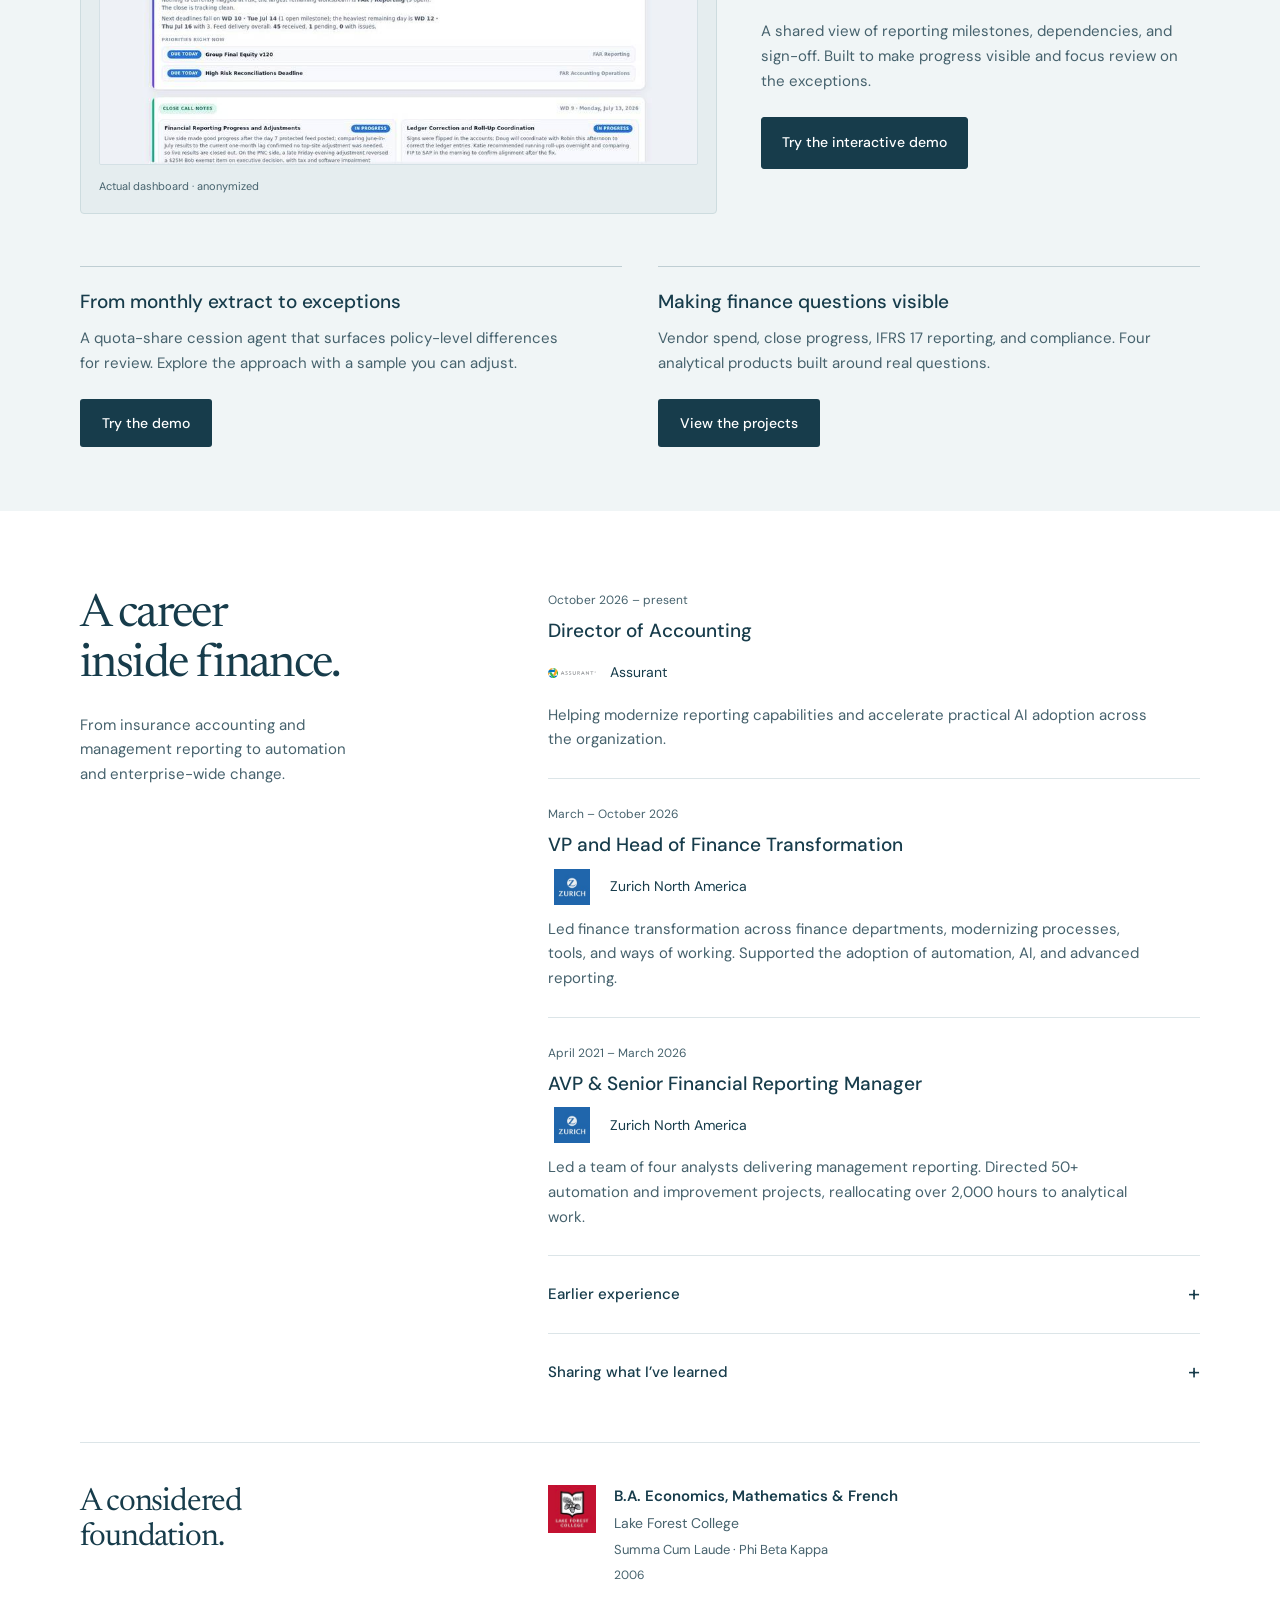
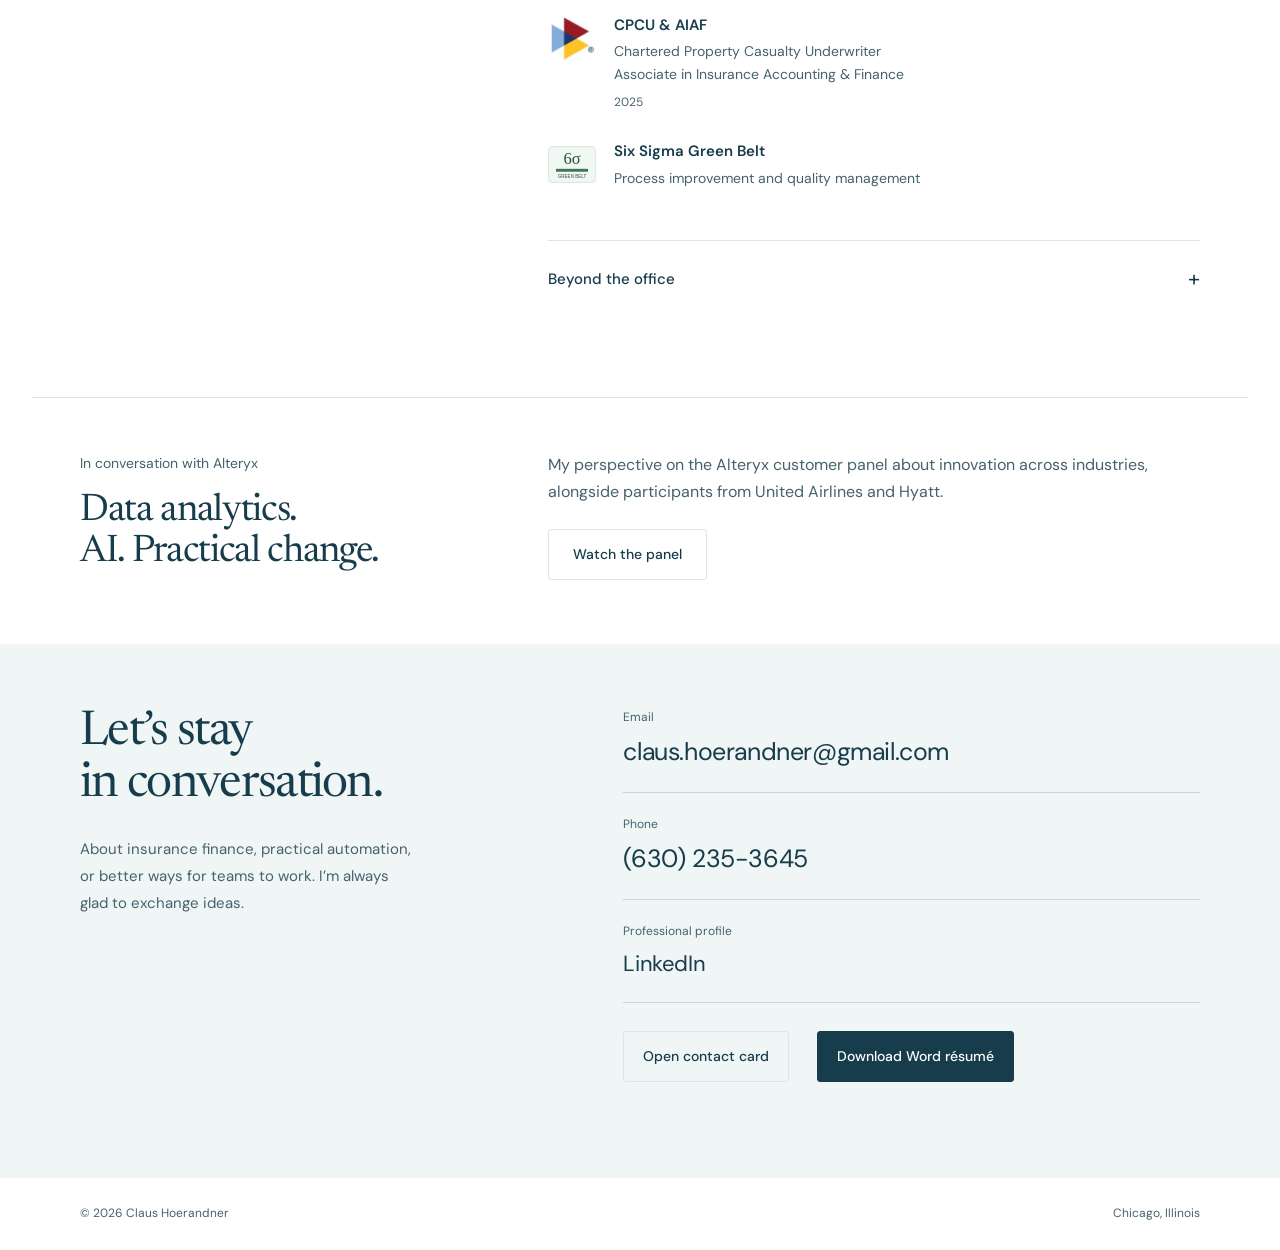
==== commit 97b259ab: "Add interactive financial close command center with fictional data" ====
--- a/index.html
+++ b/index.html
@@ -27,8 +27,8 @@
 </section>
 </div>
 <section class="selected-work" id="achievements"><div class="shell"><div class="section-heading"><h2 data-de="Erfahrung, die<br>praktisch wird.">Experience<br>put to work.</h2><p data-de="Reporting verständlich machen. Wiederkehrende Arbeit vereinfachen. Teams helfen, neue Werkzeuge sicher einzusetzen. Hier lässt sich ein Teil dieser Arbeit entdecken.">Making reporting easier to understand. Simplifying recurring work. Helping teams use new tools with confidence. Here’s a closer look at some of that work.</p></div><article class="featured-project" aria-labelledby="featured-close-title">
-<a class="featured-preview" href="work.html#close" aria-label="Explore the quarterly close dashboard"><img src="assets/work/close-overview.jpg" alt="Anonymized quarterly close command center showing progress, milestones, and exceptions" width="900" height="580" loading="lazy"><span class="preview-caption" data-de="Original-Dashboard · anonymisiert">Actual dashboard · anonymized</span></a>
-<div class="featured-story"><p class="featured-context" data-de="Entwickelt bei Zurich North America">Built at Zurich North America</p><h3 id="featured-close-title" data-de="Den Abschluss<br>im Blick.">The close,<br>in one view.</h3><p class="featured-question" data-de="Wo stehen wir – und was braucht jetzt Aufmerksamkeit?">Where do we stand, and what needs attention?</p><p class="featured-description" data-de="Ein gemeinsamer Überblick über Reporting-Meilensteine, Abhängigkeiten und Freigaben. Entwickelt, um Fortschritt sichtbar zu machen und die Prüfung auf Ausnahmen zu konzentrieren.">A shared view of reporting milestones, dependencies, and sign-off. Built to make progress visible and focus review on the exceptions.</p><a class="button" href="work.html#close" data-de="Abschluss-Dashboard entdecken">Explore the close dashboard</a></div>
+<a class="featured-preview" href="close-demo.html" aria-label="Try the interactive close command center"><img src="assets/work/close-overview.jpg" alt="Anonymized quarterly close command center showing progress, milestones, and exceptions" width="900" height="580" loading="lazy"><span class="preview-caption" data-de="Original-Dashboard · anonymisiert">Actual dashboard · anonymized</span></a>
+<div class="featured-story"><p class="featured-context" data-de="Entwickelt bei Zurich North America">Built at Zurich North America</p><h3 id="featured-close-title" data-de="Den Abschluss<br>im Blick.">The close,<br>in one view.</h3><p class="featured-question" data-de="Wo stehen wir – und was braucht jetzt Aufmerksamkeit?">Where do we stand, and what needs attention?</p><p class="featured-description" data-de="Ein gemeinsamer Überblick über Reporting-Meilensteine, Abhängigkeiten und Freigaben. Entwickelt, um Fortschritt sichtbar zu machen und die Prüfung auf Ausnahmen zu konzentrieren.">A shared view of reporting milestones, dependencies, and sign-off. Built to make progress visible and focus review on the exceptions.</p><a class="button" href="close-demo.html" data-de="Interaktive Demo ausprobieren">Try the interactive demo</a></div>
 </article><div class="work-links"><a class="work-link" href="work.html#cession"><h3 data-de="Vom Monatsauszug zur Ausnahmeliste">From monthly extract to exceptions</h3><p data-de="Ein Quotenrückversicherungs-Agent, der Abweichungen auf Policenebene für die Prüfung sichtbar macht. Entdecken Sie den Ansatz anhand eines Beispiels.">A quota-share cession agent that surfaces policy-level differences for review. Explore the approach with a sample you can adjust.</p><span class="work-action" data-de="Demo ausprobieren">Try the demo</span></a><a class="work-link" href="work.html#dashboards"><h3 data-de="Finanzfragen sichtbar machen">Making finance questions visible</h3><p data-de="Lieferantenausgaben, Abschlussfortschritt, IFRS-17-Reporting und Compliance. Vier analytische Produkte, entwickelt aus echten Fragen.">Vendor spend, close progress, IFRS 17 reporting, and compliance. Four analytical products built around real questions.</p><span class="work-action" data-de="Projekte ansehen">View the projects</span></a></div></div></section>
 <section class="section shell" id="experience"><div class="career-layout"><div class="career-intro"><h2 data-de="Eine Laufbahn<br>in Finanzen.">A career<br>inside finance.</h2><p data-de="Von Versicherungsrechnungswesen und Management-Reporting bis zu Automatisierung und unternehmensweitem Wandel.">From insurance accounting and management reporting to automation and enterprise-wide change.</p></div><div>
  <article class="career-entry"><p class="period" data-de="Oktober 2026 – heute">October 2026 – present</p><h3>Director of Accounting</h3><div class="career-company"><img src="logos/assurant.svg" alt="" width="48" height="36"><p class="company">Assurant</p></div><p class="description" data-de="Unterstützt die Modernisierung des Berichtswesens und die praktische Einführung von KI im Unternehmen.">Helping modernize reporting capabilities and accelerate practical AI adoption across the organization.</p></article>
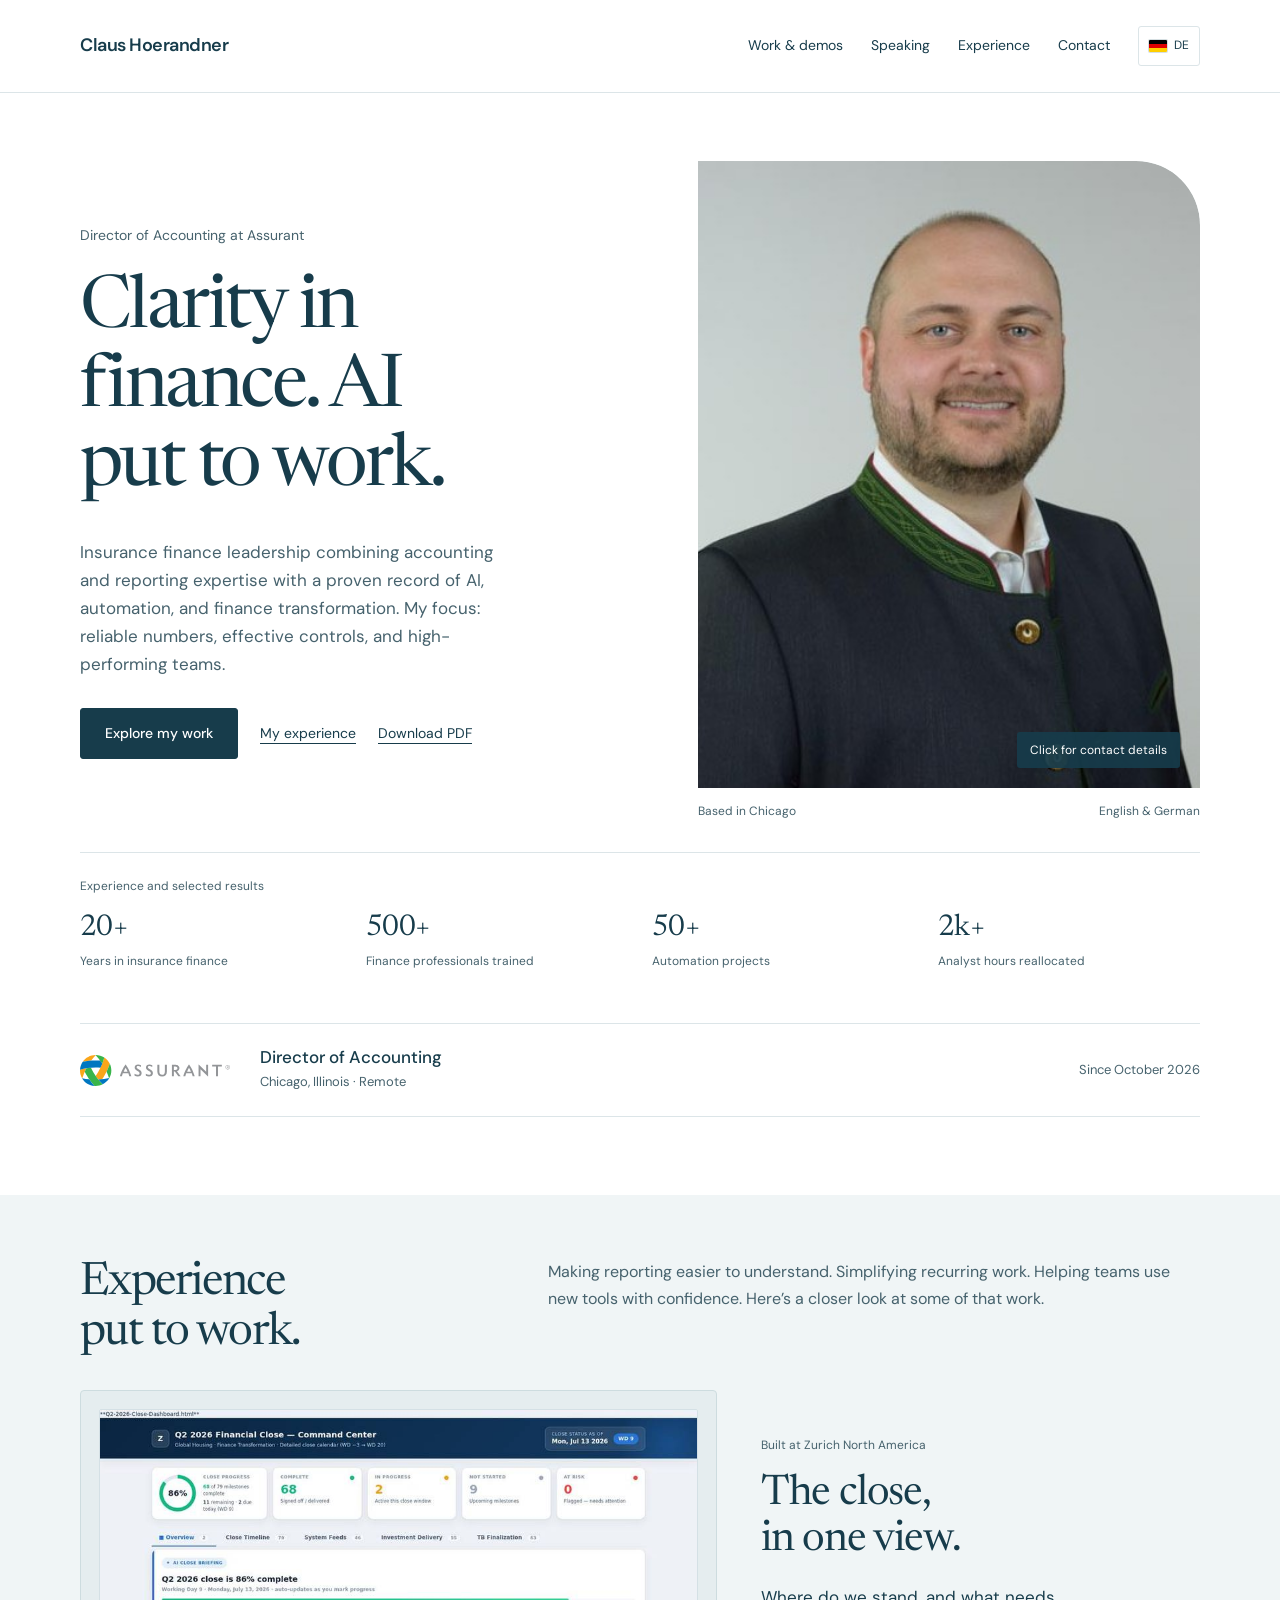
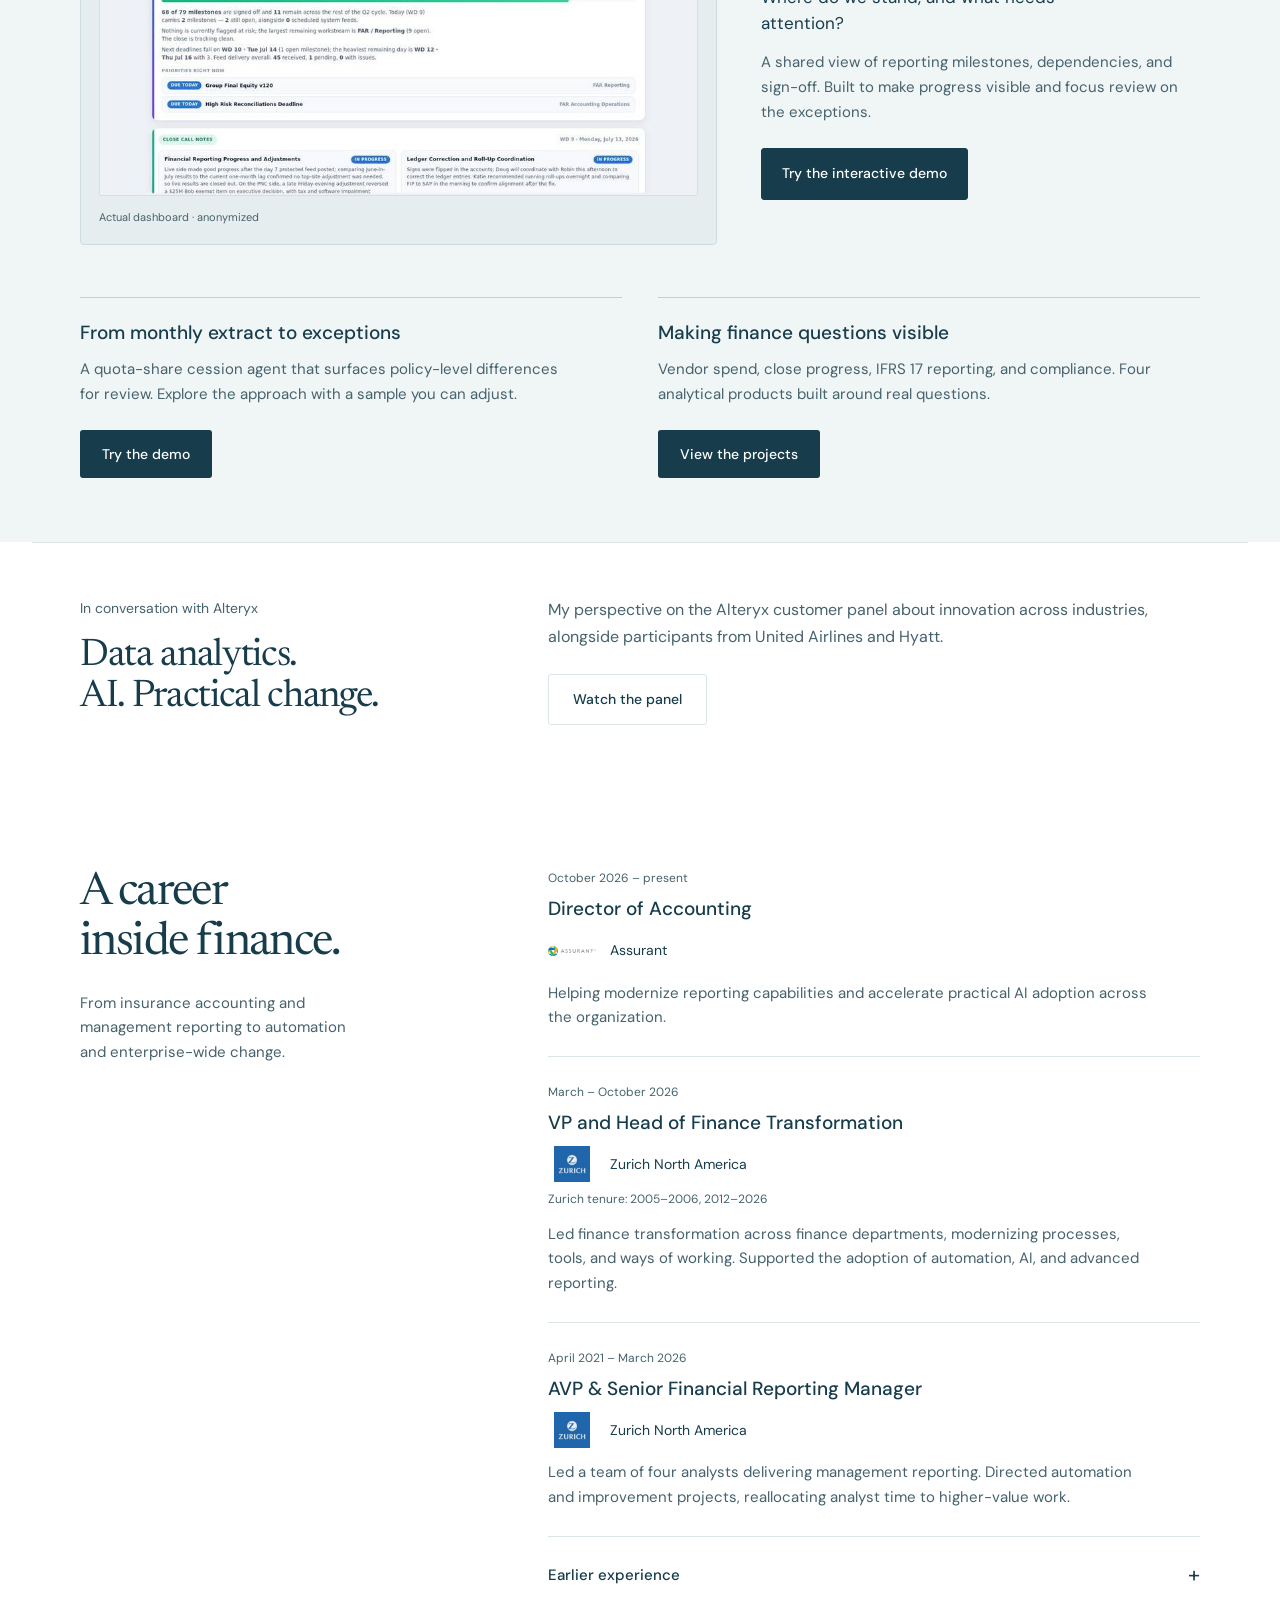
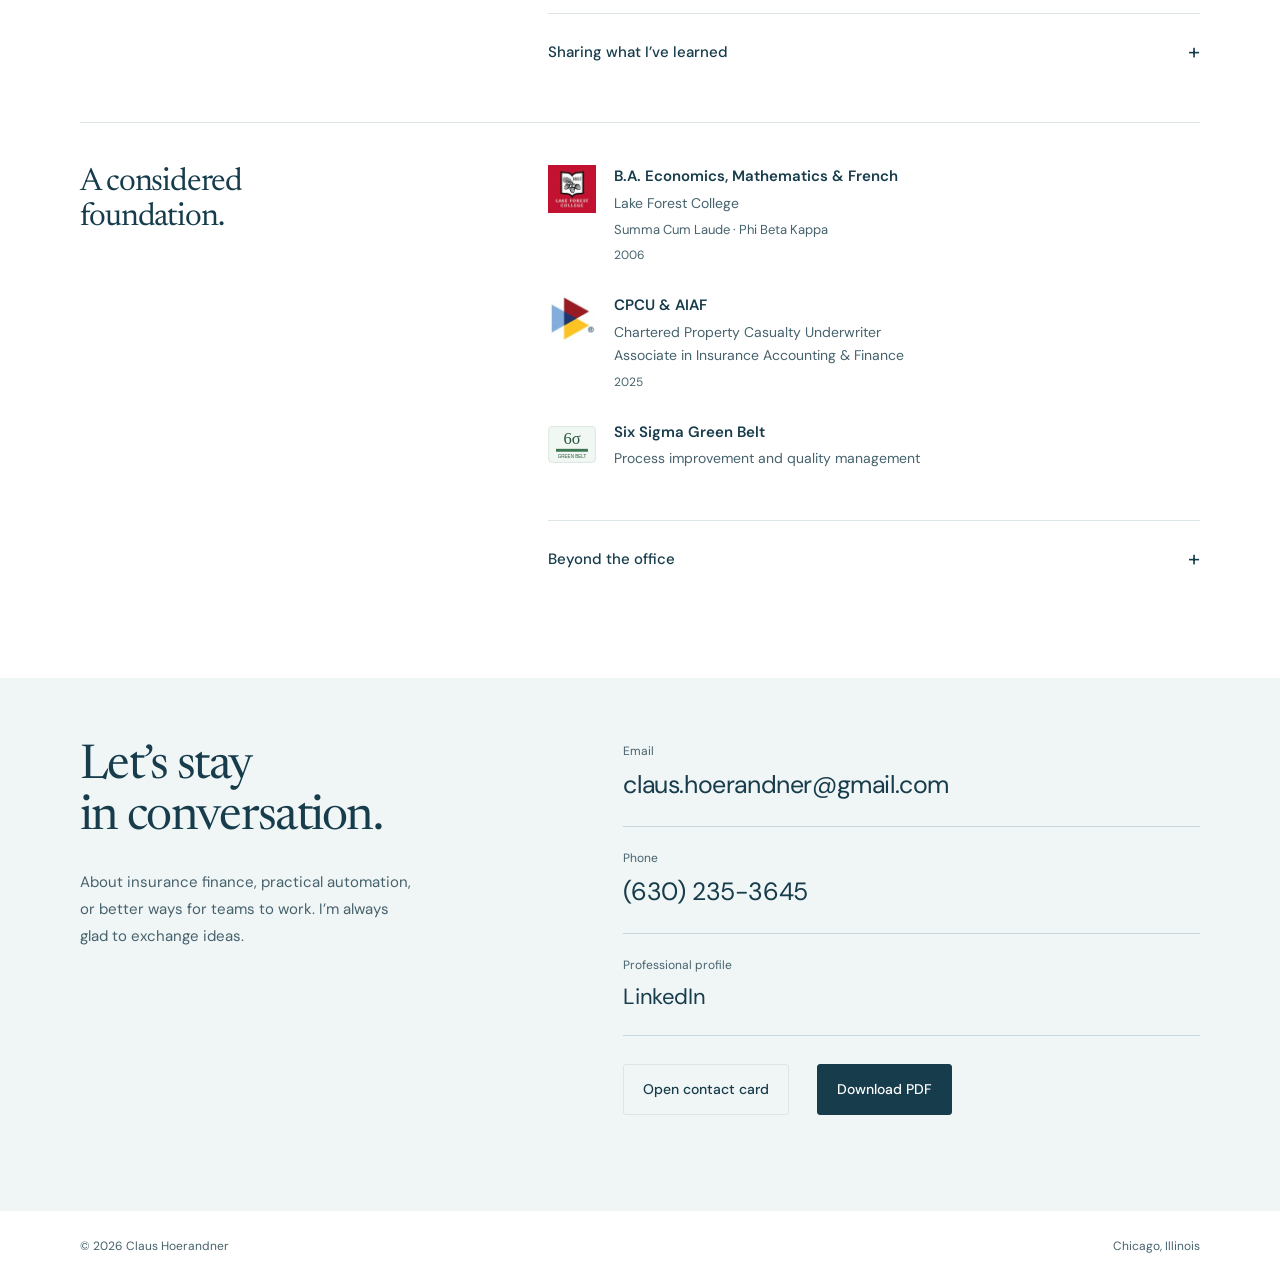
==== commit 3322b865: "Consolidate hero stats, correct tenure and update bilingual site structure" ====
--- a/index.html
+++ b/index.html
@@ -3,43 +3,42 @@
 <head>
 <meta charset="utf-8"><meta name="viewport" content="width=device-width, initial-scale=1">
 <title>Claus Hoerandner — Finance Leadership & Applied AI</title>
-<meta name="description" content="Claus Hoerandner, Director of Accounting at Assurant. Two decades in insurance finance, financial reporting, and practical transformation. Explore selected work and interactive demos.">
+<meta name="description" content="Claus Hoerandner, Director of Accounting at Assurant. Experience in insurance finance, financial reporting, and practical transformation. Explore selected work and interactive demos.">
 <link rel="canonical" href="https://claus1100xx.github.io/claus-hoerandner-portfolio/">
 <meta property="og:title" content="Claus Hoerandner — Finance Leadership & Applied AI"><meta property="og:description" content="Clarity in finance. AI put to work. Explore my experience and the finance tools I build."><meta property="og:type" content="website"><meta property="og:url" content="https://claus1100xx.github.io/claus-hoerandner-portfolio/"><meta property="og:image" content="https://claus1100xx.github.io/claus-hoerandner-portfolio/Headshot2.jpg">
-<meta name="theme-color" content="#173c4b"><link rel="icon" href="favicon.svg" type="image/svg+xml"><link rel="stylesheet" href="styles.css?v=20261027-contact-card"><script src="main.js?v=20261027-contact-card" defer></script>
+<meta name="theme-color" content="#173c4b"><link rel="icon" href="favicon.svg" type="image/svg+xml"><link rel="stylesheet" href="styles.css?v=20261027-cleanup"><script src="main.js?v=20261027-cleanup" defer></script>
 </head>
 <body data-title-en="Claus Hoerandner — Finance Leadership & Applied AI" data-title-de="Claus Hoerandner — Finanzführung & angewandte KI">
 <a class="skip-link" href="#main" data-de="Zum Inhalt">Skip to content</a>
-<header class="site-header"><nav class="shell nav" aria-label="Main navigation"><a class="brand" href="index.html">Claus Hoerandner</a><div class="nav-links"><a href="#experience" data-de="Erfahrung">Experience</a><a href="work.html" data-de="Projekte & Demos">Work & demos</a><a href="speaking.html" data-de="Vorträge">Speaking</a><a href="#contact" data-de="Kontakt">Contact</a><button class="language-toggle" type="button" aria-label="Switch to German"><img src="logos/flag-de.svg" alt="" width="18" height="12"><span>DE</span></button></div></nav></header>
+<header class="site-header"><nav class="shell nav" aria-label="Main navigation"><a class="brand" href="index.html">Claus Hoerandner</a><div class="nav-links"><a href="work.html" data-de="Projekte & Demos">Work & demos</a><a href="#speaking" data-de="Vorträge">Speaking</a><a href="#experience" data-de="Erfahrung">Experience</a><a href="#contact" data-de="Kontakt">Contact</a><button class="language-toggle" type="button" aria-label="Switch to German"><img src="logos/flag-de.svg" alt="" width="18" height="12"><span>DE</span></button></div></nav></header>
 <main id="main">
 <div class="shell">
  <section class="hero" aria-labelledby="hero-title">
-  <div><p class="hero-role" data-de="Director of Accounting bei Assurant">Director of Accounting at Assurant</p><h1 id="hero-title" data-de="Klarheit in Finanzen. KI in der Praxis.">Clarity in finance. AI put to work.</h1><p class="hero-intro" data-de="Mehr als 20 Jahre Erfahrung in Versicherungsfinanzen verbinden fundierte Expertise in Rechnungswesen und Reporting mit nachweisbaren Erfolgen mit KI, Automatisierung und Finanztransformation. Mein Fokus: verlässliche Zahlen, wirksame Kontrollen und leistungsfähige Teams.">More than 20 years in insurance finance, combining accounting and reporting expertise with a proven record of AI, automation, and finance transformation. My focus: reliable numbers, effective controls, and high-performing teams.</p><div class="actions"><a class="button" href="work.html" data-de="Meine Projekte entdecken">Explore my work</a><a class="text-link" href="#experience" data-de="Meine Erfahrung">My experience</a></div></div>
+  <div><p class="hero-role" data-de="Director of Accounting bei Assurant">Director of Accounting at Assurant</p><h1 id="hero-title" data-de="Klarheit in Finanzen. KI in der Praxis.">Clarity in finance. AI put to work.</h1><p class="hero-intro" data-de="Führung in Versicherungsfinanzen verbindet fundierte Expertise in Rechnungswesen und Reporting mit nachweisbaren Erfolgen mit KI, Automatisierung und Finanztransformation. Mein Fokus: verlässliche Zahlen, wirksame Kontrollen und leistungsfähige Teams.">Insurance finance leadership combining accounting and reporting expertise with a proven record of AI, automation, and finance transformation. My focus: reliable numbers, effective controls, and high-performing teams.</p><div class="actions"><a class="button" href="work.html" data-de="Meine Projekte entdecken">Explore my work</a><a class="text-link" href="#experience" data-de="Meine Erfahrung">My experience</a><a class="text-link" href="Claus_Hoerandner_Resume.pdf" download="Claus_Hoerandner_Resume.pdf" data-resume-download data-de="PDF herunterladen">Download PDF</a></div></div>
   <figure class="hero-photo"><div class="portrait-card" id="portrait-card"><div class="portrait-card-inner">
 <button class="portrait-face portrait-front" type="button" aria-label="Show Claus Hoerandner’s contact details" aria-expanded="false" aria-controls="portrait-contact"><img src="Headshot2.jpg" alt="Claus Hoerandner" width="541" height="531" fetchpriority="high"><span class="portrait-hint" data-de="Kontakt anzeigen">Click for contact details</span></button>
 <div class="portrait-face portrait-back" id="portrait-contact" aria-hidden="true" inert><div><p class="portrait-name">Claus Hoerandner</p><h2 tabindex="-1" data-de="Kontakt.">Let’s connect.</h2></div><div class="portrait-contact-links"><div><span data-de="E-Mail">Email</span><a href="mailto:claus.hoerandner@gmail.com">claus.hoerandner@gmail.com</a></div><div><span data-de="Telefon">Phone</span><a href="tel:+16302353645">(630) 235-3645</a></div></div><div class="portrait-card-actions"><a class="portrait-vcard" href="Claus_Hoerandner.vcf" download="Claus_Hoerandner.vcf" data-contact-card data-de="Kontaktkarte öffnen">Open contact card</a><button class="portrait-return" type="button"><span data-de="Zum Foto">Back to photo</span></button></div></div>
 </div></div><figcaption><span data-de="Standort Chicago">Based in Chicago</span><span data-de="Englisch & Deutsch">English & German</span></figcaption></figure>
+<section class="impact-strip hero-stats" aria-labelledby="impact-label"><p id="impact-label" class="impact-context" data-de="Erfahrung und ausgewählte Ergebnisse">Experience and selected results</p><dl class="impact-metrics"><div><dt data-stat="experience">20+</dt><dd data-de="Jahre in Versicherungsfinanzen">Years in insurance finance</dd></div><div><dt data-stat="trained">500+</dt><dd data-de="Finanzfachleute geschult">Finance professionals trained</dd></div><div><dt data-stat="automations">50+</dt><dd data-de="Automatisierungen">Automation projects</dd></div><div><dt data-stat="hours" data-de="2 Tsd.+">2k+</dt><dd data-de="Analystenstunden freigesetzt">Analyst hours reallocated</dd></div></dl></section>
  </section>
  <div class="current-role"><img src="logos/assurant.svg" alt="Assurant" width="150" height="31"><div><h2>Director of Accounting</h2><p data-de="Chicago, Illinois · Remote">Chicago, Illinois · Remote</p></div><span class="since" data-de="Seit Oktober 2026">Since October 2026</span></div>
-<section class="impact-strip" aria-labelledby="impact-label">
-<p id="impact-label" class="impact-context" data-de="Ausgewählte Ergebnisse meiner Arbeit bei Zurich North America">Selected results from my work at Zurich North America</p>
-<dl class="impact-metrics"><div><dt>50+</dt><dd data-de="Automatisierungen">Automation projects</dd></div><div><dt data-de="2.000+">2,000+</dt><dd data-de="Analystenstunden freigesetzt">Analyst hours reallocated</dd></div><div><dt>500+</dt><dd data-de="Finanzfachleute geschult">Finance professionals trained</dd></div><div><dt>IFRS 17</dt><dd data-de="Reporting-Umstellung umgesetzt">Reporting transition delivered</dd></div></dl>
-</section>
+
 </div>
 <section class="selected-work" id="achievements"><div class="shell"><div class="section-heading"><h2 data-de="Erfahrung, die<br>praktisch wird.">Experience<br>put to work.</h2><p data-de="Reporting verständlich machen. Wiederkehrende Arbeit vereinfachen. Teams helfen, neue Werkzeuge sicher einzusetzen. Hier lässt sich ein Teil dieser Arbeit entdecken.">Making reporting easier to understand. Simplifying recurring work. Helping teams use new tools with confidence. Here’s a closer look at some of that work.</p></div><article class="featured-project" aria-labelledby="featured-close-title">
 <a class="featured-preview" href="close-demo.html" aria-label="Try the interactive close command center"><img src="assets/work/close-overview.jpg" alt="Anonymized quarterly close command center showing progress, milestones, and exceptions" width="900" height="580" loading="lazy"><span class="preview-caption" data-de="Original-Dashboard · anonymisiert">Actual dashboard · anonymized</span></a>
 <div class="featured-story"><p class="featured-context" data-de="Entwickelt bei Zurich North America">Built at Zurich North America</p><h3 id="featured-close-title" data-de="Den Abschluss<br>im Blick.">The close,<br>in one view.</h3><p class="featured-question" data-de="Wo stehen wir – und was braucht jetzt Aufmerksamkeit?">Where do we stand, and what needs attention?</p><p class="featured-description" data-de="Ein gemeinsamer Überblick über Reporting-Meilensteine, Abhängigkeiten und Freigaben. Entwickelt, um Fortschritt sichtbar zu machen und die Prüfung auf Ausnahmen zu konzentrieren.">A shared view of reporting milestones, dependencies, and sign-off. Built to make progress visible and focus review on the exceptions.</p><a class="button" href="close-demo.html" data-de="Interaktive Demo ausprobieren">Try the interactive demo</a></div>
 </article><div class="work-links"><a class="work-link" href="work.html#cession"><h3 data-de="Vom Monatsauszug zur Ausnahmeliste">From monthly extract to exceptions</h3><p data-de="Ein Quotenrückversicherungs-Agent, der Abweichungen auf Policenebene für die Prüfung sichtbar macht. Entdecken Sie den Ansatz anhand eines Beispiels.">A quota-share cession agent that surfaces policy-level differences for review. Explore the approach with a sample you can adjust.</p><span class="work-action" data-de="Demo ausprobieren">Try the demo</span></a><a class="work-link" href="work.html#dashboards"><h3 data-de="Finanzfragen sichtbar machen">Making finance questions visible</h3><p data-de="Lieferantenausgaben, Abschlussfortschritt, IFRS-17-Reporting und Compliance. Vier analytische Produkte, entwickelt aus echten Fragen.">Vendor spend, close progress, IFRS 17 reporting, and compliance. Four analytical products built around real questions.</p><span class="work-action" data-de="Projekte ansehen">View the projects</span></a></div></div></section>
+<section class="shell panel-feature" id="speaking"><div><p class="hero-role" data-de="Im Gespräch mit Alteryx">In conversation with Alteryx</p><h2 data-de="Data Analytics.<br>KI. Praktischer Wandel.">Data analytics.<br>AI. Practical change.</h2></div><div><p data-de="Mein Beitrag zum Alteryx-Kundenpanel über Innovation in Unternehmen, mit Teilnehmern von United Airlines und Hyatt.">My perspective on the Alteryx customer panel about innovation across industries, alongside participants from United Airlines and Hyatt.</p><a class="button secondary" href="speaking.html" data-de="Panel ansehen">Watch the panel</a></div></section>
 <section class="section shell" id="experience"><div class="career-layout"><div class="career-intro"><h2 data-de="Eine Laufbahn<br>in Finanzen.">A career<br>inside finance.</h2><p data-de="Von Versicherungsrechnungswesen und Management-Reporting bis zu Automatisierung und unternehmensweitem Wandel.">From insurance accounting and management reporting to automation and enterprise-wide change.</p></div><div>
  <article class="career-entry"><p class="period" data-de="Oktober 2026 – heute">October 2026 – present</p><h3>Director of Accounting</h3><div class="career-company"><img src="logos/assurant.svg" alt="" width="48" height="36"><p class="company">Assurant</p></div><p class="description" data-de="Unterstützt die Modernisierung des Berichtswesens und die praktische Einführung von KI im Unternehmen.">Helping modernize reporting capabilities and accelerate practical AI adoption across the organization.</p></article>
- <article class="career-entry"><p class="period" data-de="März – Oktober 2026">March – October 2026</p><h3 data-de="VP und Leiter Finanztransformation">VP and Head of Finance Transformation</h3><div class="career-company"><img src="logos/Work_Experience_image1.jpeg" alt="" width="48" height="36"><p class="company">Zurich North America</p></div><p class="description" data-de="Leitete die Finanztransformation über alle Finanzabteilungen hinweg und modernisierte Prozesse, Werkzeuge und Arbeitsweisen. Unterstützte die Einführung von Automatisierung, KI und modernem Reporting.">Led finance transformation across finance departments, modernizing processes, tools, and ways of working. Supported the adoption of automation, AI, and advanced reporting.</p></article>
- <article class="career-entry"><p class="period" data-de="April 2021 – März 2026">April 2021 – March 2026</p><h3>AVP & Senior Financial Reporting Manager</h3><div class="career-company"><img src="logos/Work_Experience_image1.jpeg" alt="" width="48" height="36"><p class="company">Zurich North America</p></div><p class="description" data-de="Führte vier Analysten im Management-Reporting. Leitete über 50 Automatisierungs- und Verbesserungsprojekte, die mehr als 2.000 Stunden für analytische Arbeit freisetzten.">Led a team of four analysts delivering management reporting. Directed 50+ automation and improvement projects, reallocating over 2,000 hours to analytical work.</p></article>
+ <article class="career-entry"><p class="period" data-de="März – Oktober 2026">March – October 2026</p><h3 data-de="VP und Leiter Finanztransformation">VP and Head of Finance Transformation</h3><div class="career-company"><img src="logos/Work_Experience_image1.jpeg" alt="" width="48" height="36"><p class="company">Zurich North America</p></div><p class="career-tenure" data-de="Zurich-Zeiträume: 2005–2006, 2012–2026">Zurich tenure: 2005–2006, 2012–2026</p><p class="description" data-de="Leitete die Finanztransformation über alle Finanzabteilungen hinweg und modernisierte Prozesse, Werkzeuge und Arbeitsweisen. Unterstützte die Einführung von Automatisierung, KI und modernem Reporting.">Led finance transformation across finance departments, modernizing processes, tools, and ways of working. Supported the adoption of automation, AI, and advanced reporting.</p></article>
+ <article class="career-entry"><p class="period" data-de="April 2021 – März 2026">April 2021 – March 2026</p><h3>AVP & Senior Financial Reporting Manager</h3><div class="career-company"><img src="logos/Work_Experience_image1.jpeg" alt="" width="48" height="36"><p class="company">Zurich North America</p></div><p class="description" data-de="Führte vier Analysten im Management-Reporting. Leitete Automatisierungs- und Verbesserungsprojekte, die Analystenzeit für höherwertige Arbeit freisetzten.">Led a team of four analysts delivering management reporting. Directed automation and improvement projects, reallocating analyst time to higher-value work.</p></article>
  <details><summary data-de="Frühere Erfahrung">Earlier experience</summary><div class="detail-body">
   <article class="career-entry"><p class="period">2012–2021</p><h3>Senior Financial Analyst</h3><div class="career-company"><img src="logos/Work_Experience_image1.jpeg" alt="" width="48" height="36"><p>Zurich North America</p></div><p data-de="Leitete die Umstellung des Management-Reportings von IFRS 4 auf IFRS 17. Entwickelte Reporting-Automatisierungen und Dashboards für Führungskräfte.">Led the IFRS 4 to IFRS 17 management-reporting transition. Built reporting automations and dashboards for business leadership.</p></article>
   <article class="career-entry"><p class="period">2007–2012</p><h3>IT Financial Analyst / IT Controller</h3><div class="career-company"><img src="logos/Work_Experience_image2.jpeg" alt="" width="48" height="36"><p>Farmers Insurance Group</p></div><p data-de="Verantwortete die Finanzsteuerung eines IT-Infrastrukturbudgets von 440 Mio. USD und arbeitete als Financial Project Lead an einem zehnjährigen Sourcing-Programm über 5 Mrd. USD.">Managed financial planning for a $440M IT infrastructure budget and served as Financial Project Lead on a $5B, ten-year sourcing program.</p></article>
-  <article class="career-entry"><h3 data-de="Die Grundlagen">The foundations</h3><div class="foundation-logos"><img src="logos/Work_Experience_image3.jpeg" alt="Lincoln Financial Group" width="90" height="40"><img src="logos/Work_Experience_image1.jpeg" alt="Zurich North America" width="48" height="40"><img src="logos/Work_Experience_image5.jpeg" alt="Lake Forest College" width="65" height="40"></div><p data-de="Frühere Stationen als Benefit Analyst bei Lincoln Financial Group (2007), Financial Analyst / Planner bei Zurich (2005–2006) und Research Assistant am Lake Forest College (2003–2004).">Earlier roles included Benefit Analyst at Lincoln Financial Group (2007), Financial Analyst / Planner at Zurich (2005–2006), and Research Assistant at Lake Forest College (2003–2004).</p></article>
+  <article class="career-entry"><h3 data-de="Die Grundlagen">The foundations</h3><div class="foundation-logos"><img src="logos/Work_Experience_image3.jpeg" alt="Lincoln Financial Group" width="90" height="40"><img src="logos/Work_Experience_image1.jpeg" alt="Zurich North America" width="48" height="40"><img src="logos/Work_Experience_image5.jpeg" alt="Lake Forest College" width="65" height="40"></div><p data-de="Frühere Stationen als Benefit Analyst bei Lincoln Financial Group (2007), Financial Analyst / Planner bei Zurich (2005–2006) und Research Assistant am Lake Forest College (2003–2004).">Earlier roles included Benefit Analyst at Lincoln Financial Group (2007), Financial Analyst / Planner at Zurich (2005–2006), and Research Assistant at Lake Forest College (2003–2004).</p><p data-de="Wirtschaftsforschung mit Professor Rob Lemke; zwei peer-reviewte wissenschaftliche Publikationen mitverfasst. [LINK TO PUBLICATIONS]">Economic research with Professor Rob Lemke; co-authored two peer-reviewed academic publications. [LINK TO PUBLICATIONS]</p></article>
  </div></details>
- <details id="talk"><summary data-de="Wissen weitergeben">Sharing what I’ve learned</summary><div class="detail-body"><p data-de="Über 500 Finanzfachleute durch Lunch & Learns, Kurzvideos und praktische Demonstrationen in IFRS 17, Automatisierung und KI geschult.">Trained 500+ finance professionals through Lunch & Learns, short-form videos, and practical demonstrations covering IFRS 17, automation, and AI.</p><p data-de="Teilnahme an einem Alteryx-Panel zu Data Analytics und KI mit Teilnehmern von United Airlines und Hyatt.">Joined an Alteryx panel on data analytics and AI alongside participants from United Airlines and Hyatt.</p><p><a href="speaking.html" data-de="Panel ansehen">Watch the panel</a></p></div></details>
+ <details id="talk"><summary data-de="Wissen weitergeben">Sharing what I’ve learned</summary><div class="detail-body"><p data-de="Finanzfachleute durch Lunch & Learns, Kurzvideos und praktische Demonstrationen in IFRS 17, Automatisierung und KI geschult.">Trained finance professionals through Lunch & Learns, short-form videos, and practical demonstrations covering IFRS 17, automation, and AI.</p><p data-de="Teilnahme an einem Alteryx-Panel zu Data Analytics und KI mit Teilnehmern von United Airlines und Hyatt.">Joined an Alteryx panel on data analytics and AI alongside participants from United Airlines and Hyatt.</p><p><a href="speaking.html" data-de="Panel ansehen">Watch the panel</a></p></div></details>
 
  </div></div>
  <div class="credentials" id="education"><h2 data-de="Eine fundierte<br>Basis.">A considered<br>foundation.</h2><div class="credential-list">
@@ -51,10 +50,10 @@
 <article class="community-activity"><img class="community-logo" src="logos/Work_Experience_image1.jpeg" alt="Zurich North America" width="56" height="56" loading="lazy"><div><h3>Finance, Actuarial & Risk Social Committee</h3><p class="community-role" data-de="Gründer · Zurich North America">Founder · Zurich North America</p><p class="community-description" data-de="Gründete das Komitee, um Kollegen durch Lernangebote, ehrenamtliche Initiativen und gemeinsame Veranstaltungen zu verbinden.">Founded the committee to connect colleagues through learning, volunteering, and shared events.</p></div></article>
 </div></details></div></div>
 </section>
-<section class="shell panel-feature"><div><p class="hero-role" data-de="Im Gespräch mit Alteryx">In conversation with Alteryx</p><h2 data-de="Data Analytics.<br>KI. Praktischer Wandel.">Data analytics.<br>AI. Practical change.</h2></div><div><p data-de="Mein Beitrag zum Alteryx-Kundenpanel über Innovation in Unternehmen, mit Teilnehmern von United Airlines und Hyatt.">My perspective on the Alteryx customer panel about innovation across industries, alongside participants from United Airlines and Hyatt.</p><a class="button secondary" href="speaking.html" data-de="Panel ansehen">Watch the panel</a></div></section>
+
 <section class="contact-section" id="contact"><div class="shell conversation-layout">
 <div class="conversation-intro"><h2 data-de="Im Gespräch<br>bleiben.">Let’s stay<br>in conversation.</h2><p data-de="Über Versicherungsfinanzen, praktische Automatisierung oder bessere Zusammenarbeit im Team. Ich freue mich auf den Austausch.">About insurance finance, practical automation, or better ways for teams to work. I’m always glad to exchange ideas.</p></div>
-<div class="conversation-details"><div class="conversation-method"><span class="conversation-label" data-de="E-Mail">Email</span><a href="mailto:claus.hoerandner@gmail.com">claus.hoerandner@gmail.com</a></div><div class="conversation-method"><span class="conversation-label" data-de="Telefon">Phone</span><a href="tel:+16302353645">(630) 235-3645</a></div><div class="conversation-method conversation-social"><span class="conversation-label" data-de="Berufliches Profil">Professional profile</span><a class="conversation-linkedin" href="https://www.linkedin.com/in/claus-hoerandner/" target="_blank" rel="noopener">LinkedIn</a></div><div class="conversation-actions"><a class="button secondary" href="Claus_Hoerandner.vcf" download="Claus_Hoerandner.vcf" data-contact-card data-de="Kontaktkarte öffnen">Open contact card</a><a class="button" href="Claus_Hoerandner_Resume.docx?v=20261027-3" download="Claus_Hoerandner_Resume.docx" data-resume-download data-de="Word-Lebenslauf herunterladen">Download Word résumé</a></div><p id="resume-download-status" class="download-status" role="status" aria-live="polite"></p></div>
+<div class="conversation-details"><div class="conversation-method"><span class="conversation-label" data-de="E-Mail">Email</span><a href="mailto:claus.hoerandner@gmail.com">claus.hoerandner@gmail.com</a></div><div class="conversation-method"><span class="conversation-label" data-de="Telefon">Phone</span><a href="tel:+16302353645">(630) 235-3645</a></div><div class="conversation-method conversation-social"><span class="conversation-label" data-de="Berufliches Profil">Professional profile</span><a class="conversation-linkedin" href="https://www.linkedin.com/in/claus-hoerandner/" target="_blank" rel="noopener">LinkedIn</a></div><div class="conversation-actions"><a class="button secondary" href="Claus_Hoerandner.vcf" download="Claus_Hoerandner.vcf" data-contact-card data-de="Kontaktkarte öffnen">Open contact card</a><a class="button" href="Claus_Hoerandner_Resume.pdf" download="Claus_Hoerandner_Resume.pdf" data-resume-download data-de="PDF herunterladen">Download PDF</a></div><p id="resume-download-status" class="download-status" role="status" aria-live="polite"></p></div>
 </div></section>
 </main><footer class="shell footer"><span>© 2026 Claus Hoerandner</span><span>Chicago, Illinois</span></footer>
 </body></html>
--- a/styles.css
+++ b/styles.css
@@ -51,3 +51,5 @@
 @media(max-width:360px){.portrait-vcard,.portrait-card-actions .portrait-return{padding:7px 9px;min-height:36px}.portrait-card-actions{gap:7px}}
 
 .language-toggle{display:inline-flex;align-items:center;justify-content:center;gap:7px;white-space:nowrap}.language-toggle img{display:block;width:18px;height:12px;object-fit:cover;border-radius:1px;box-shadow:0 0 0 1px #d6dfe2;flex-shrink:0}
+
+.hero{row-gap:30px}.hero-stats{grid-column:1/-1;width:100%;border-top:1px solid var(--line);padding-top:24px}.career-entry .career-tenure{font-size:12px;line-height:1.6;color:var(--muted);margin-top:8px}
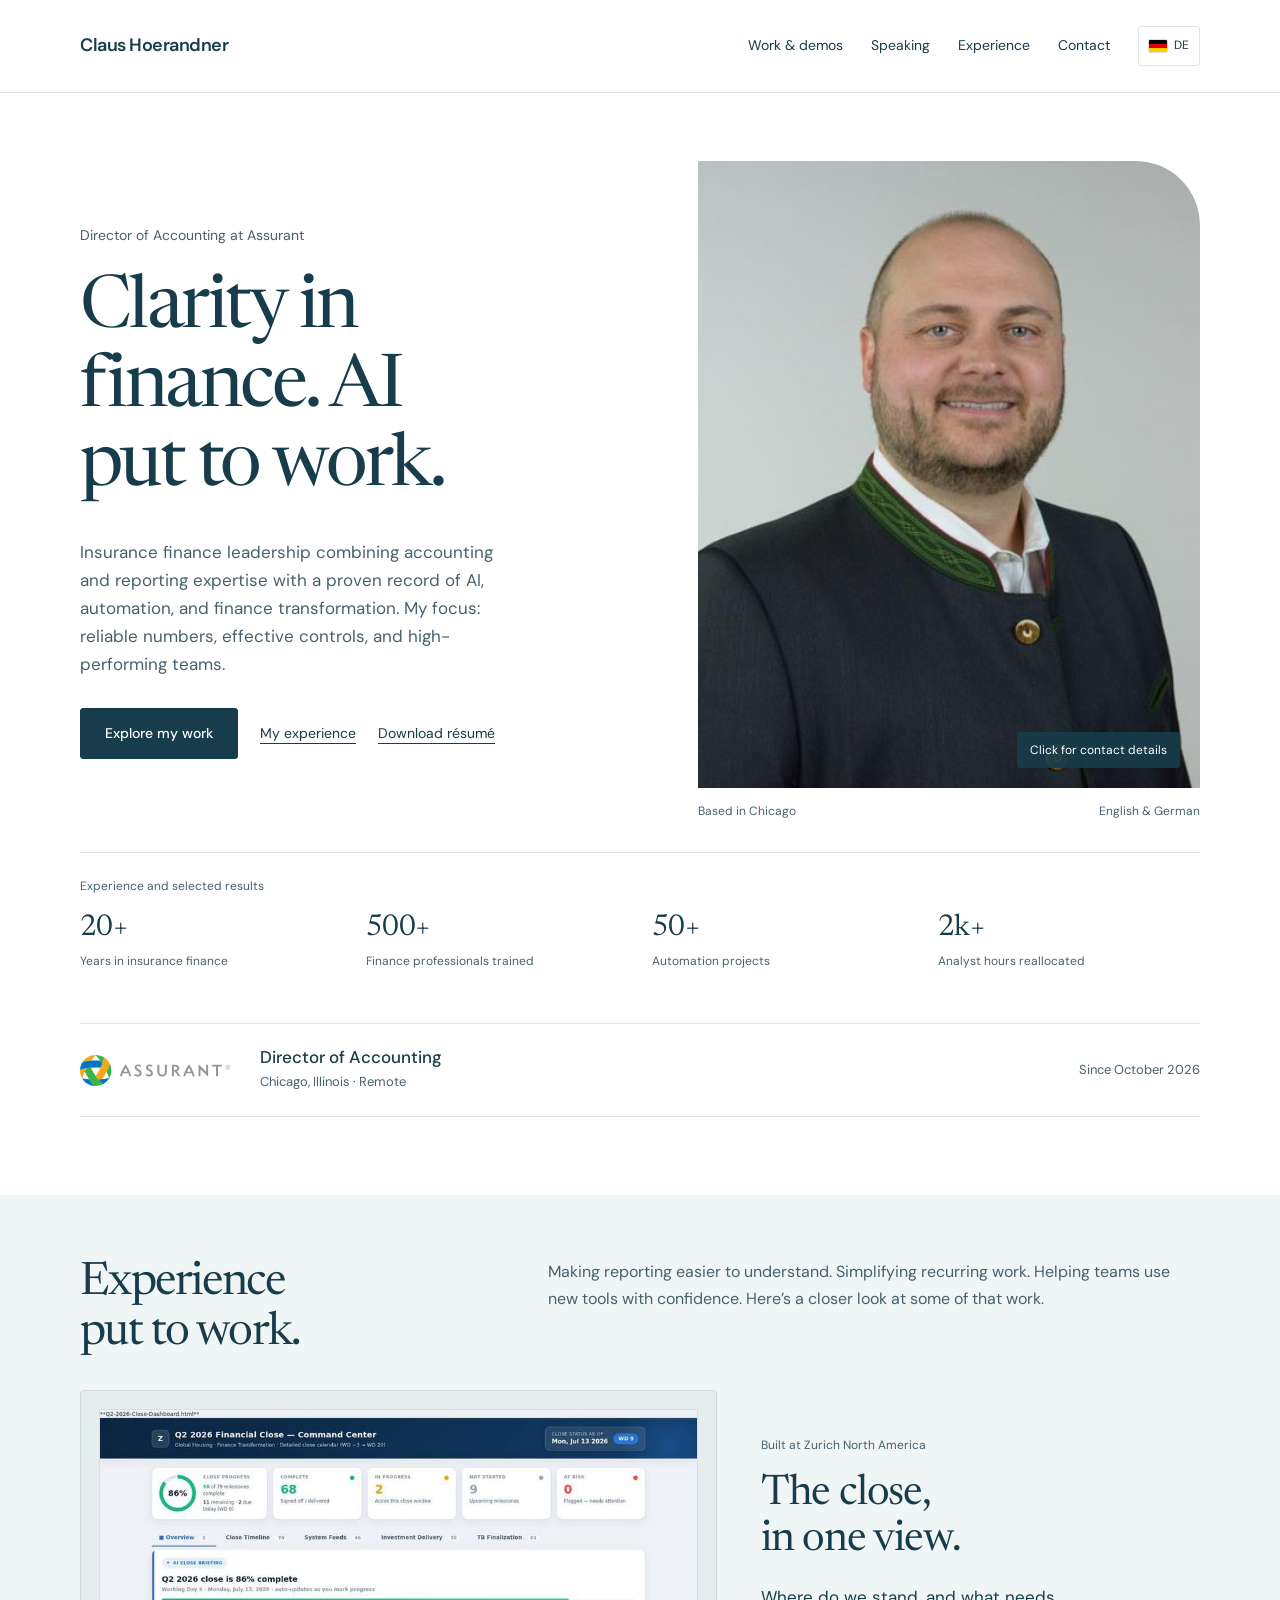
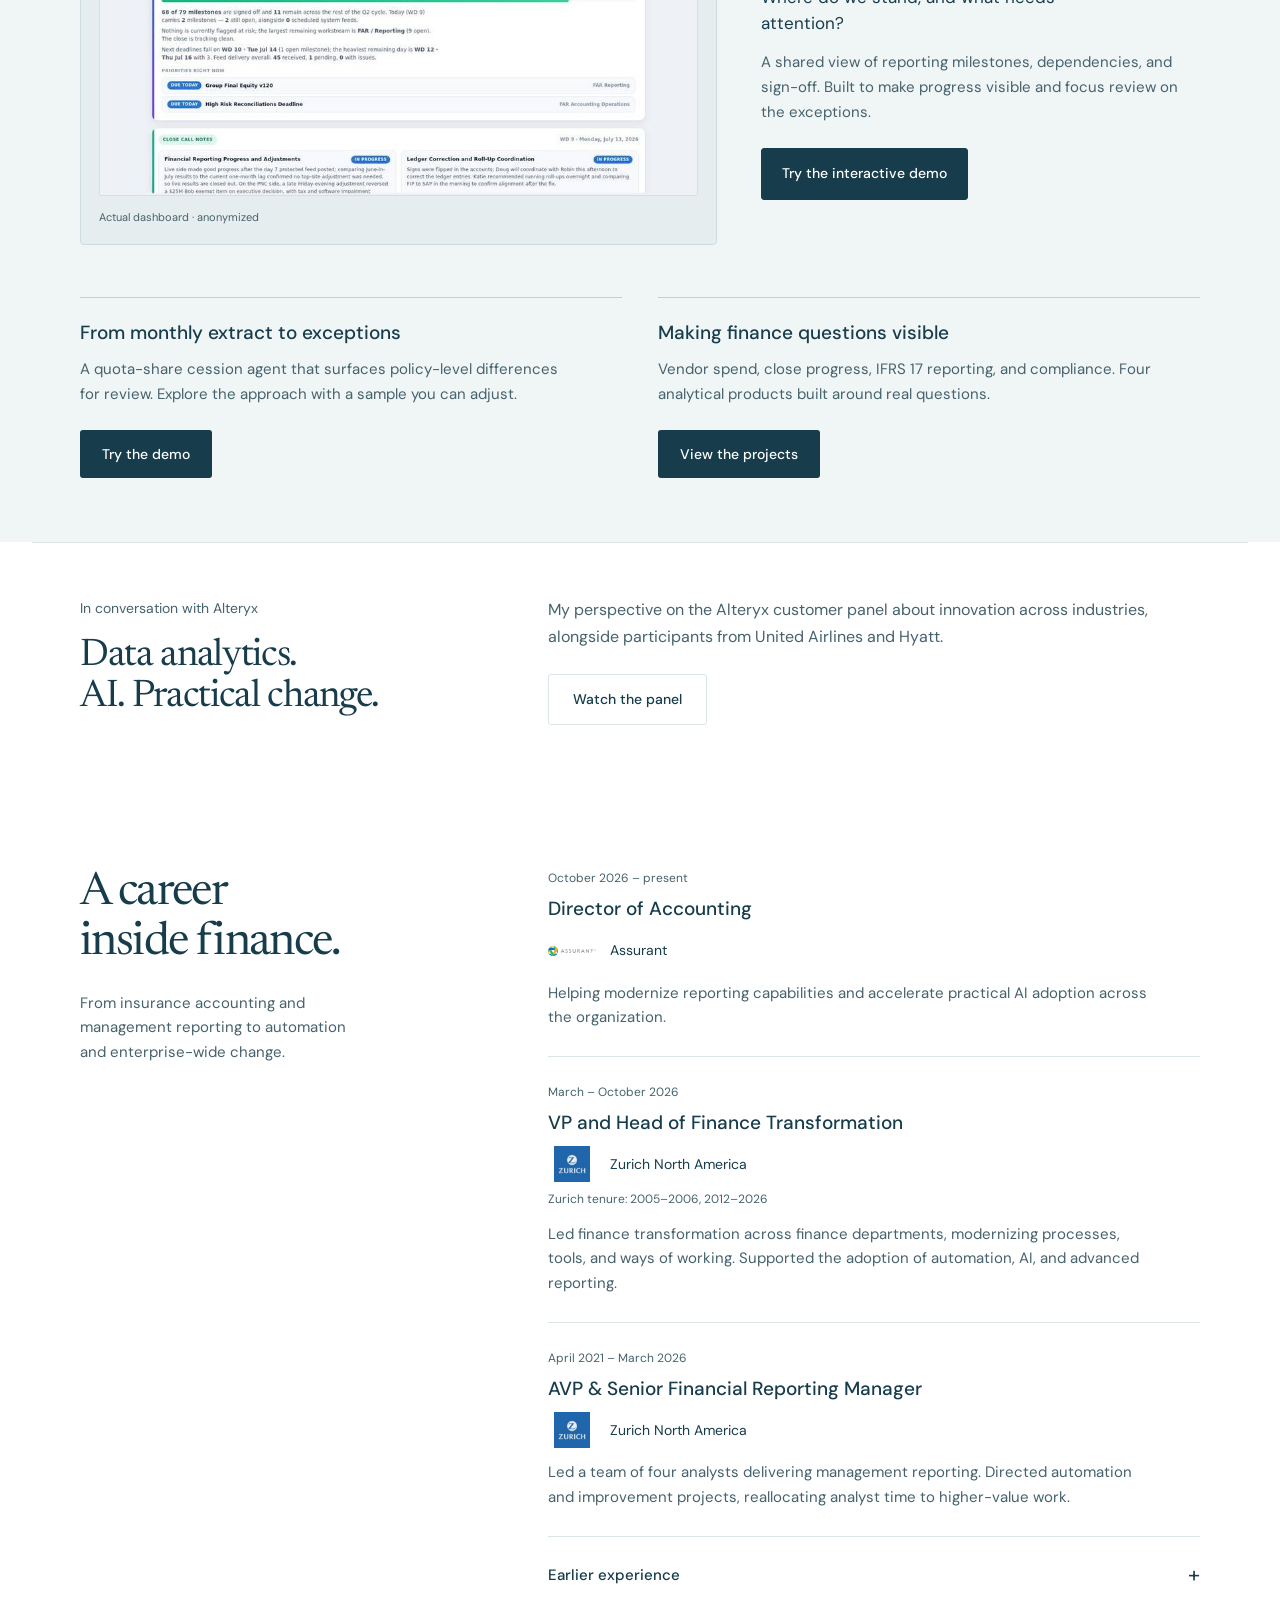
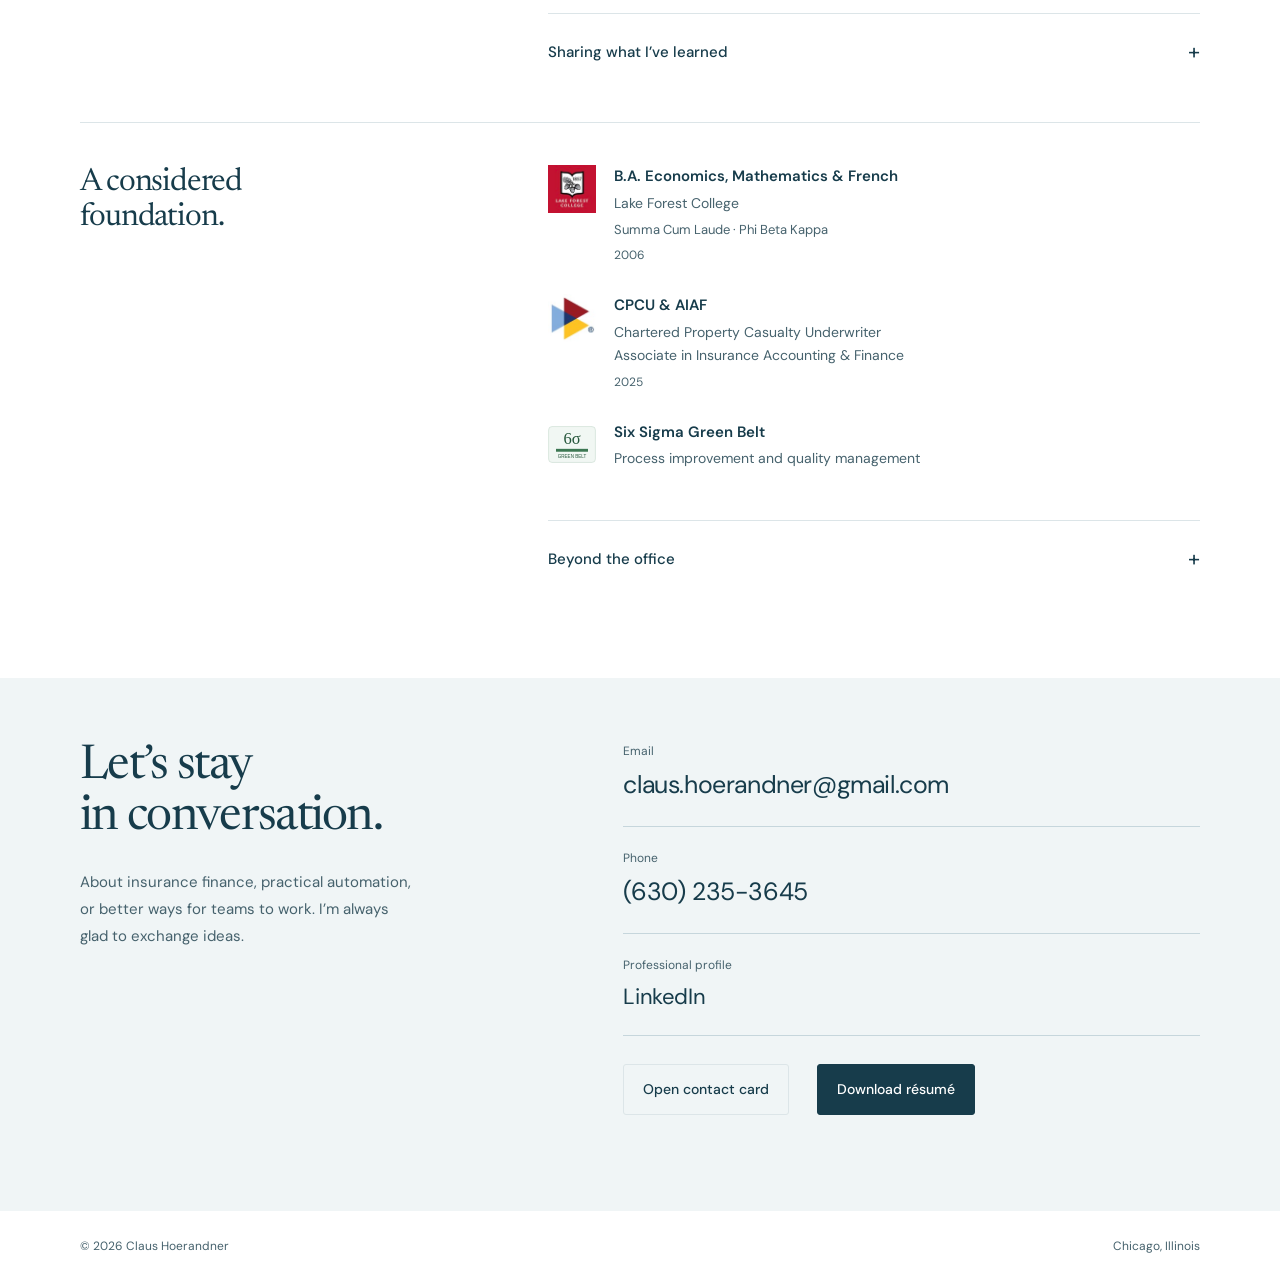
==== commit 1b57b236: "Enhance close demo charts and restore Word resume with English default" ====
--- a/index.html
+++ b/index.html
@@ -6,7 +6,7 @@
 <meta name="description" content="Claus Hoerandner, Director of Accounting at Assurant. Experience in insurance finance, financial reporting, and practical transformation. Explore selected work and interactive demos.">
 <link rel="canonical" href="https://claus1100xx.github.io/claus-hoerandner-portfolio/">
 <meta property="og:title" content="Claus Hoerandner — Finance Leadership & Applied AI"><meta property="og:description" content="Clarity in finance. AI put to work. Explore my experience and the finance tools I build."><meta property="og:type" content="website"><meta property="og:url" content="https://claus1100xx.github.io/claus-hoerandner-portfolio/"><meta property="og:image" content="https://claus1100xx.github.io/claus-hoerandner-portfolio/Headshot2.jpg">
-<meta name="theme-color" content="#173c4b"><link rel="icon" href="favicon.svg" type="image/svg+xml"><link rel="stylesheet" href="styles.css?v=20261027-cleanup"><script src="main.js?v=20261027-cleanup" defer></script>
+<meta name="theme-color" content="#173c4b"><link rel="icon" href="favicon.svg" type="image/svg+xml"><link rel="stylesheet" href="styles.css?v=20261027-cleanup"><script src="main.js?v=20261027-english-word" defer></script>
 </head>
 <body data-title-en="Claus Hoerandner — Finance Leadership & Applied AI" data-title-de="Claus Hoerandner — Finanzführung & angewandte KI">
 <a class="skip-link" href="#main" data-de="Zum Inhalt">Skip to content</a>
@@ -14,7 +14,7 @@
 <main id="main">
 <div class="shell">
  <section class="hero" aria-labelledby="hero-title">
-  <div><p class="hero-role" data-de="Director of Accounting bei Assurant">Director of Accounting at Assurant</p><h1 id="hero-title" data-de="Klarheit in Finanzen. KI in der Praxis.">Clarity in finance. AI put to work.</h1><p class="hero-intro" data-de="Führung in Versicherungsfinanzen verbindet fundierte Expertise in Rechnungswesen und Reporting mit nachweisbaren Erfolgen mit KI, Automatisierung und Finanztransformation. Mein Fokus: verlässliche Zahlen, wirksame Kontrollen und leistungsfähige Teams.">Insurance finance leadership combining accounting and reporting expertise with a proven record of AI, automation, and finance transformation. My focus: reliable numbers, effective controls, and high-performing teams.</p><div class="actions"><a class="button" href="work.html" data-de="Meine Projekte entdecken">Explore my work</a><a class="text-link" href="#experience" data-de="Meine Erfahrung">My experience</a><a class="text-link" href="Claus_Hoerandner_Resume.pdf" download="Claus_Hoerandner_Resume.pdf" data-resume-download data-de="PDF herunterladen">Download PDF</a></div></div>
+  <div><p class="hero-role" data-de="Director of Accounting bei Assurant">Director of Accounting at Assurant</p><h1 id="hero-title" data-de="Klarheit in Finanzen. KI in der Praxis.">Clarity in finance. AI put to work.</h1><p class="hero-intro" data-de="Führung in Versicherungsfinanzen verbindet fundierte Expertise in Rechnungswesen und Reporting mit nachweisbaren Erfolgen mit KI, Automatisierung und Finanztransformation. Mein Fokus: verlässliche Zahlen, wirksame Kontrollen und leistungsfähige Teams.">Insurance finance leadership combining accounting and reporting expertise with a proven record of AI, automation, and finance transformation. My focus: reliable numbers, effective controls, and high-performing teams.</p><div class="actions"><a class="button" href="work.html" data-de="Meine Projekte entdecken">Explore my work</a><a class="text-link" href="#experience" data-de="Meine Erfahrung">My experience</a><a class="text-link" href="Claus_Hoerandner_Resume.docx" download="Claus_Hoerandner_Resume.docx" data-resume-download data-de="Lebenslauf herunterladen">Download résumé</a></div></div>
   <figure class="hero-photo"><div class="portrait-card" id="portrait-card"><div class="portrait-card-inner">
 <button class="portrait-face portrait-front" type="button" aria-label="Show Claus Hoerandner’s contact details" aria-expanded="false" aria-controls="portrait-contact"><img src="Headshot2.jpg" alt="Claus Hoerandner" width="541" height="531" fetchpriority="high"><span class="portrait-hint" data-de="Kontakt anzeigen">Click for contact details</span></button>
 <div class="portrait-face portrait-back" id="portrait-contact" aria-hidden="true" inert><div><p class="portrait-name">Claus Hoerandner</p><h2 tabindex="-1" data-de="Kontakt.">Let’s connect.</h2></div><div class="portrait-contact-links"><div><span data-de="E-Mail">Email</span><a href="mailto:claus.hoerandner@gmail.com">claus.hoerandner@gmail.com</a></div><div><span data-de="Telefon">Phone</span><a href="tel:+16302353645">(630) 235-3645</a></div></div><div class="portrait-card-actions"><a class="portrait-vcard" href="Claus_Hoerandner.vcf" download="Claus_Hoerandner.vcf" data-contact-card data-de="Kontaktkarte öffnen">Open contact card</a><button class="portrait-return" type="button"><span data-de="Zum Foto">Back to photo</span></button></div></div>
@@ -53,7 +53,7 @@
 
 <section class="contact-section" id="contact"><div class="shell conversation-layout">
 <div class="conversation-intro"><h2 data-de="Im Gespräch<br>bleiben.">Let’s stay<br>in conversation.</h2><p data-de="Über Versicherungsfinanzen, praktische Automatisierung oder bessere Zusammenarbeit im Team. Ich freue mich auf den Austausch.">About insurance finance, practical automation, or better ways for teams to work. I’m always glad to exchange ideas.</p></div>
-<div class="conversation-details"><div class="conversation-method"><span class="conversation-label" data-de="E-Mail">Email</span><a href="mailto:claus.hoerandner@gmail.com">claus.hoerandner@gmail.com</a></div><div class="conversation-method"><span class="conversation-label" data-de="Telefon">Phone</span><a href="tel:+16302353645">(630) 235-3645</a></div><div class="conversation-method conversation-social"><span class="conversation-label" data-de="Berufliches Profil">Professional profile</span><a class="conversation-linkedin" href="https://www.linkedin.com/in/claus-hoerandner/" target="_blank" rel="noopener">LinkedIn</a></div><div class="conversation-actions"><a class="button secondary" href="Claus_Hoerandner.vcf" download="Claus_Hoerandner.vcf" data-contact-card data-de="Kontaktkarte öffnen">Open contact card</a><a class="button" href="Claus_Hoerandner_Resume.pdf" download="Claus_Hoerandner_Resume.pdf" data-resume-download data-de="PDF herunterladen">Download PDF</a></div><p id="resume-download-status" class="download-status" role="status" aria-live="polite"></p></div>
+<div class="conversation-details"><div class="conversation-method"><span class="conversation-label" data-de="E-Mail">Email</span><a href="mailto:claus.hoerandner@gmail.com">claus.hoerandner@gmail.com</a></div><div class="conversation-method"><span class="conversation-label" data-de="Telefon">Phone</span><a href="tel:+16302353645">(630) 235-3645</a></div><div class="conversation-method conversation-social"><span class="conversation-label" data-de="Berufliches Profil">Professional profile</span><a class="conversation-linkedin" href="https://www.linkedin.com/in/claus-hoerandner/" target="_blank" rel="noopener">LinkedIn</a></div><div class="conversation-actions"><a class="button secondary" href="Claus_Hoerandner.vcf" download="Claus_Hoerandner.vcf" data-contact-card data-de="Kontaktkarte öffnen">Open contact card</a><a class="button" href="Claus_Hoerandner_Resume.docx" download="Claus_Hoerandner_Resume.docx" data-resume-download data-de="Lebenslauf herunterladen">Download résumé</a></div><p id="resume-download-status" class="download-status" role="status" aria-live="polite"></p></div>
 </div></section>
 </main><footer class="shell footer"><span>© 2026 Claus Hoerandner</span><span>Chicago, Illinois</span></footer>
 </body></html>
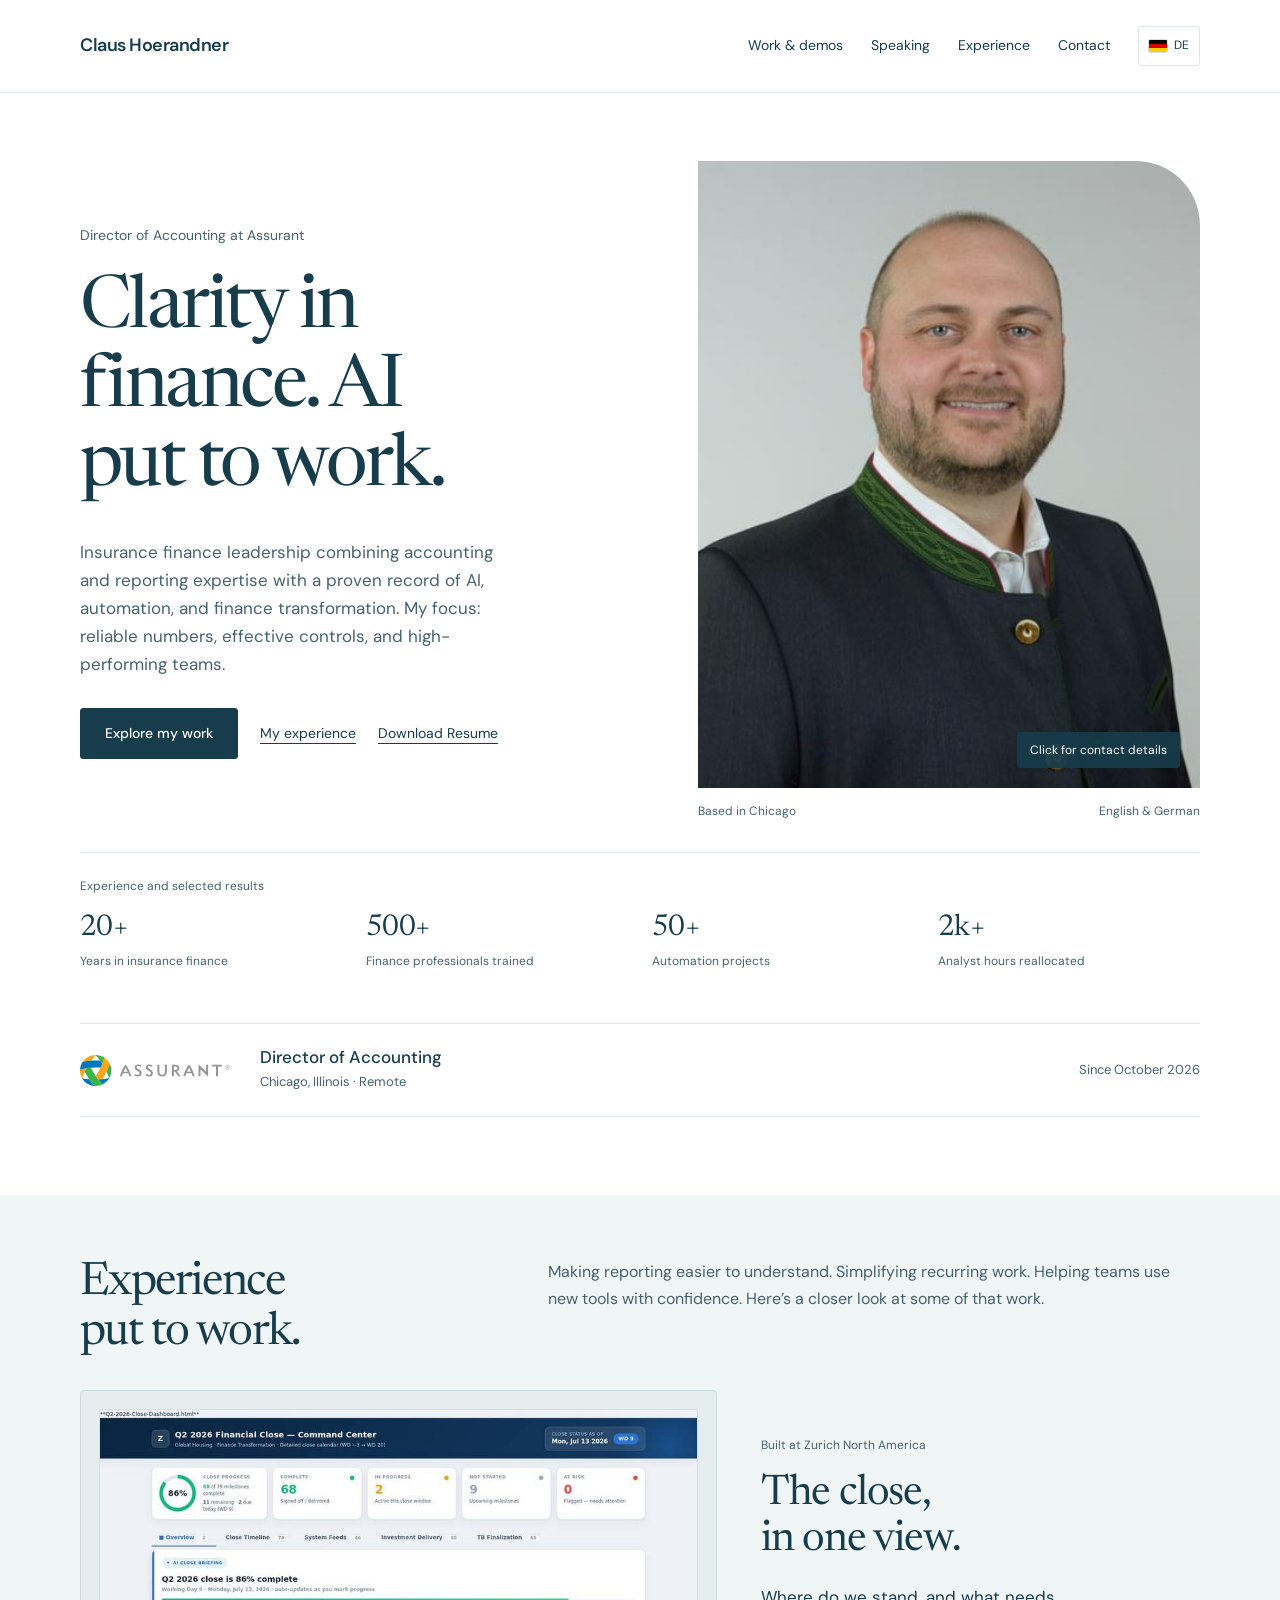
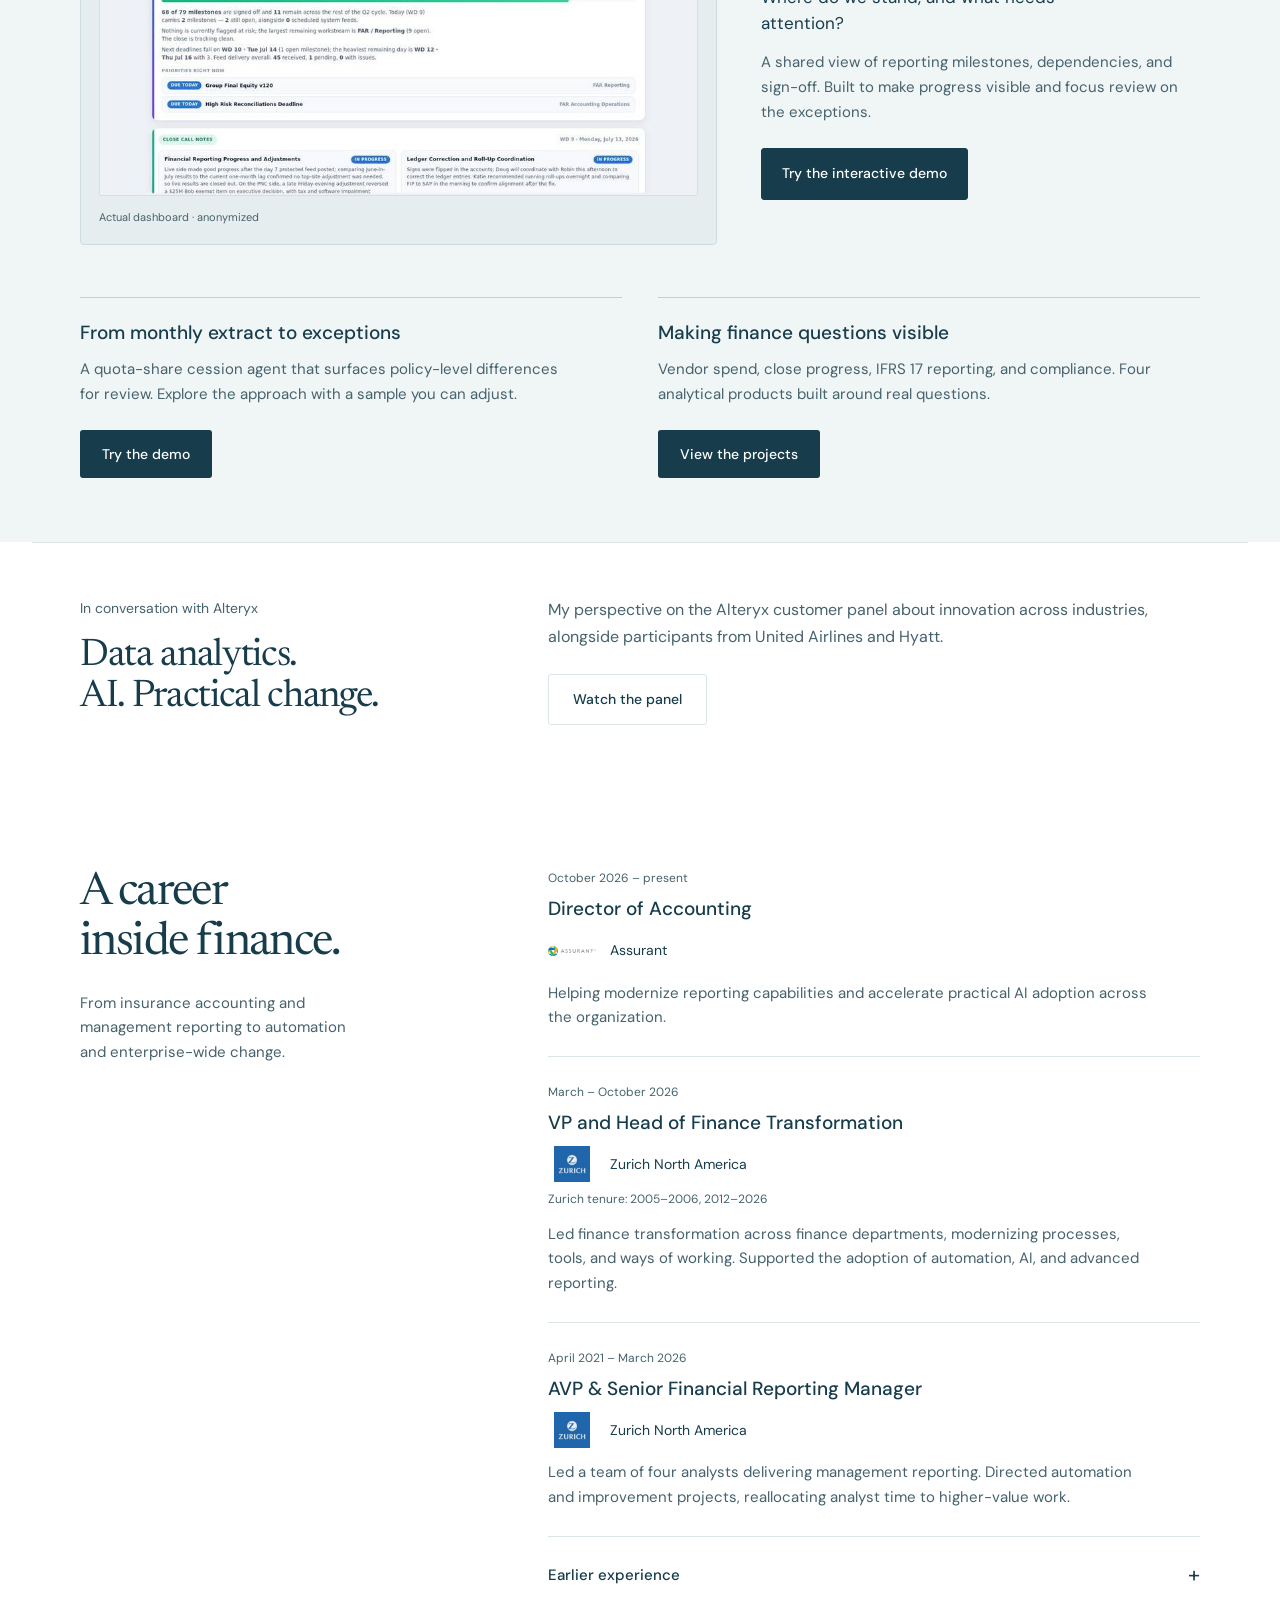
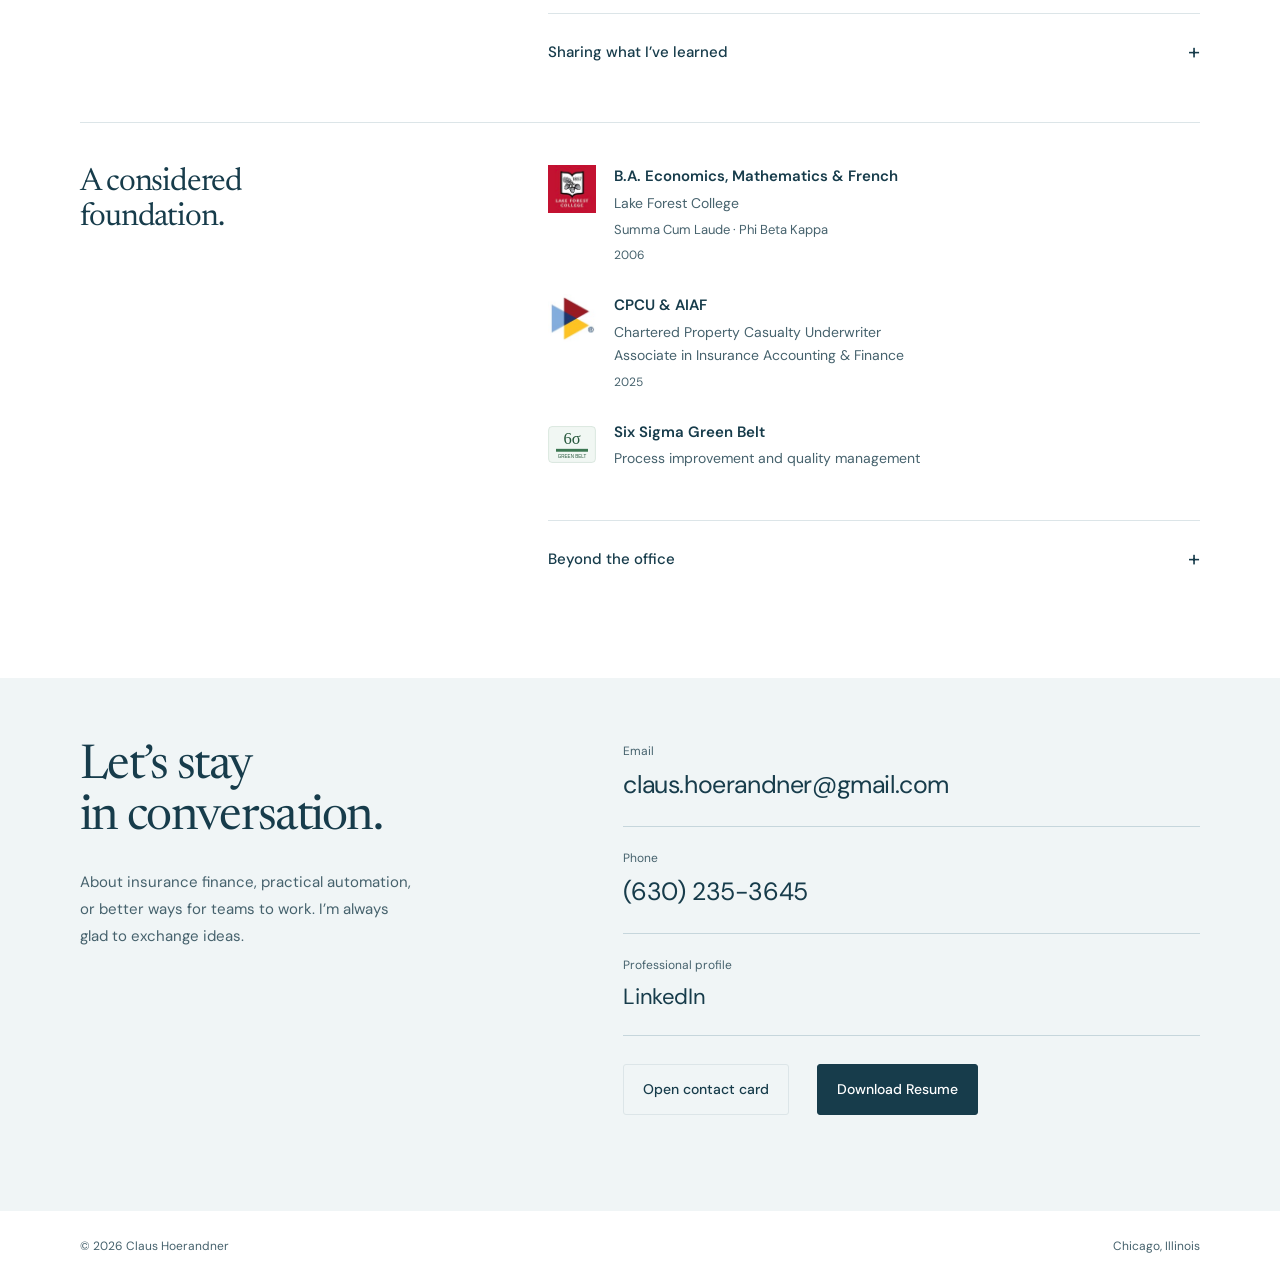
==== commit b3b202a4: "Fix resume download buttons with direct Word file URL" ====
--- a/index.html
+++ b/index.html
@@ -14,7 +14,7 @@
 <main id="main">
 <div class="shell">
  <section class="hero" aria-labelledby="hero-title">
-  <div><p class="hero-role" data-de="Director of Accounting bei Assurant">Director of Accounting at Assurant</p><h1 id="hero-title" data-de="Klarheit in Finanzen. KI in der Praxis.">Clarity in finance. AI put to work.</h1><p class="hero-intro" data-de="Führung in Versicherungsfinanzen verbindet fundierte Expertise in Rechnungswesen und Reporting mit nachweisbaren Erfolgen mit KI, Automatisierung und Finanztransformation. Mein Fokus: verlässliche Zahlen, wirksame Kontrollen und leistungsfähige Teams.">Insurance finance leadership combining accounting and reporting expertise with a proven record of AI, automation, and finance transformation. My focus: reliable numbers, effective controls, and high-performing teams.</p><div class="actions"><a class="button" href="work.html" data-de="Meine Projekte entdecken">Explore my work</a><a class="text-link" href="#experience" data-de="Meine Erfahrung">My experience</a><a class="text-link" href="Claus_Hoerandner_Resume.docx" download="Claus_Hoerandner_Resume.docx" data-resume-download data-de="Lebenslauf herunterladen">Download résumé</a></div></div>
+  <div><p class="hero-role" data-de="Director of Accounting bei Assurant">Director of Accounting at Assurant</p><h1 id="hero-title" data-de="Klarheit in Finanzen. KI in der Praxis.">Clarity in finance. AI put to work.</h1><p class="hero-intro" data-de="Führung in Versicherungsfinanzen verbindet fundierte Expertise in Rechnungswesen und Reporting mit nachweisbaren Erfolgen mit KI, Automatisierung und Finanztransformation. Mein Fokus: verlässliche Zahlen, wirksame Kontrollen und leistungsfähige Teams.">Insurance finance leadership combining accounting and reporting expertise with a proven record of AI, automation, and finance transformation. My focus: reliable numbers, effective controls, and high-performing teams.</p><div class="actions"><a class="button" href="work.html" data-de="Meine Projekte entdecken">Explore my work</a><a class="text-link" href="#experience" data-de="Meine Erfahrung">My experience</a><a class="text-link" href="https://github.com/claus1100xx/claus-hoerandner-portfolio/raw/refs/heads/master/Claus_Hoerandner_Resume.docx?download=1" download="Claus_Hoerandner_Resume.docx" data-resume-download data-de="Lebenslauf herunterladen">Download Resume</a></div></div>
   <figure class="hero-photo"><div class="portrait-card" id="portrait-card"><div class="portrait-card-inner">
 <button class="portrait-face portrait-front" type="button" aria-label="Show Claus Hoerandner’s contact details" aria-expanded="false" aria-controls="portrait-contact"><img src="Headshot2.jpg" alt="Claus Hoerandner" width="541" height="531" fetchpriority="high"><span class="portrait-hint" data-de="Kontakt anzeigen">Click for contact details</span></button>
 <div class="portrait-face portrait-back" id="portrait-contact" aria-hidden="true" inert><div><p class="portrait-name">Claus Hoerandner</p><h2 tabindex="-1" data-de="Kontakt.">Let’s connect.</h2></div><div class="portrait-contact-links"><div><span data-de="E-Mail">Email</span><a href="mailto:claus.hoerandner@gmail.com">claus.hoerandner@gmail.com</a></div><div><span data-de="Telefon">Phone</span><a href="tel:+16302353645">(630) 235-3645</a></div></div><div class="portrait-card-actions"><a class="portrait-vcard" href="Claus_Hoerandner.vcf" download="Claus_Hoerandner.vcf" data-contact-card data-de="Kontaktkarte öffnen">Open contact card</a><button class="portrait-return" type="button"><span data-de="Zum Foto">Back to photo</span></button></div></div>
@@ -53,7 +53,7 @@
 
 <section class="contact-section" id="contact"><div class="shell conversation-layout">
 <div class="conversation-intro"><h2 data-de="Im Gespräch<br>bleiben.">Let’s stay<br>in conversation.</h2><p data-de="Über Versicherungsfinanzen, praktische Automatisierung oder bessere Zusammenarbeit im Team. Ich freue mich auf den Austausch.">About insurance finance, practical automation, or better ways for teams to work. I’m always glad to exchange ideas.</p></div>
-<div class="conversation-details"><div class="conversation-method"><span class="conversation-label" data-de="E-Mail">Email</span><a href="mailto:claus.hoerandner@gmail.com">claus.hoerandner@gmail.com</a></div><div class="conversation-method"><span class="conversation-label" data-de="Telefon">Phone</span><a href="tel:+16302353645">(630) 235-3645</a></div><div class="conversation-method conversation-social"><span class="conversation-label" data-de="Berufliches Profil">Professional profile</span><a class="conversation-linkedin" href="https://www.linkedin.com/in/claus-hoerandner/" target="_blank" rel="noopener">LinkedIn</a></div><div class="conversation-actions"><a class="button secondary" href="Claus_Hoerandner.vcf" download="Claus_Hoerandner.vcf" data-contact-card data-de="Kontaktkarte öffnen">Open contact card</a><a class="button" href="Claus_Hoerandner_Resume.docx" download="Claus_Hoerandner_Resume.docx" data-resume-download data-de="Lebenslauf herunterladen">Download résumé</a></div><p id="resume-download-status" class="download-status" role="status" aria-live="polite"></p></div>
+<div class="conversation-details"><div class="conversation-method"><span class="conversation-label" data-de="E-Mail">Email</span><a href="mailto:claus.hoerandner@gmail.com">claus.hoerandner@gmail.com</a></div><div class="conversation-method"><span class="conversation-label" data-de="Telefon">Phone</span><a href="tel:+16302353645">(630) 235-3645</a></div><div class="conversation-method conversation-social"><span class="conversation-label" data-de="Berufliches Profil">Professional profile</span><a class="conversation-linkedin" href="https://www.linkedin.com/in/claus-hoerandner/" target="_blank" rel="noopener">LinkedIn</a></div><div class="conversation-actions"><a class="button secondary" href="Claus_Hoerandner.vcf" download="Claus_Hoerandner.vcf" data-contact-card data-de="Kontaktkarte öffnen">Open contact card</a><a class="button" href="https://github.com/claus1100xx/claus-hoerandner-portfolio/raw/refs/heads/master/Claus_Hoerandner_Resume.docx?download=1" download="Claus_Hoerandner_Resume.docx" data-resume-download data-de="Lebenslauf herunterladen">Download Resume</a></div><p id="resume-download-status" class="download-status" role="status" aria-live="polite"></p></div>
 </div></section>
 </main><footer class="shell footer"><span>© 2026 Claus Hoerandner</span><span>Chicago, Illinois</span></footer>
 </body></html>
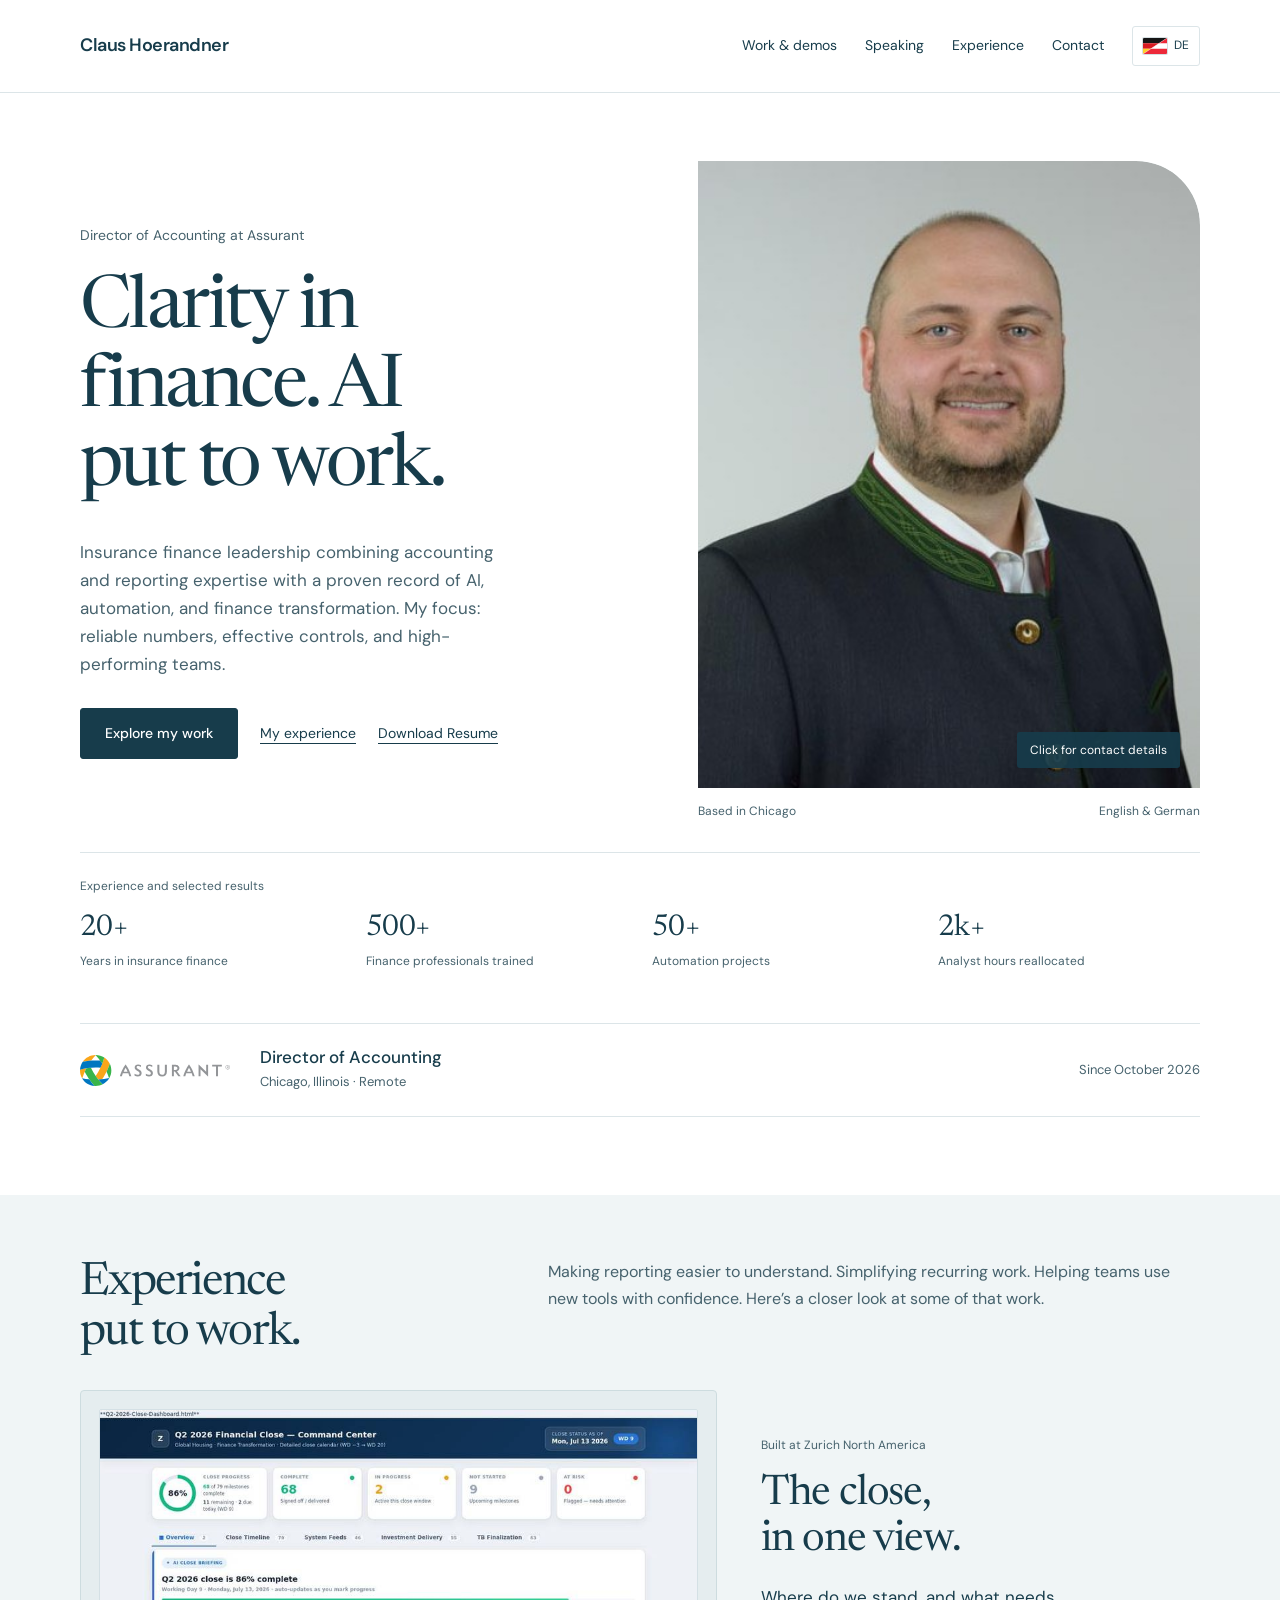
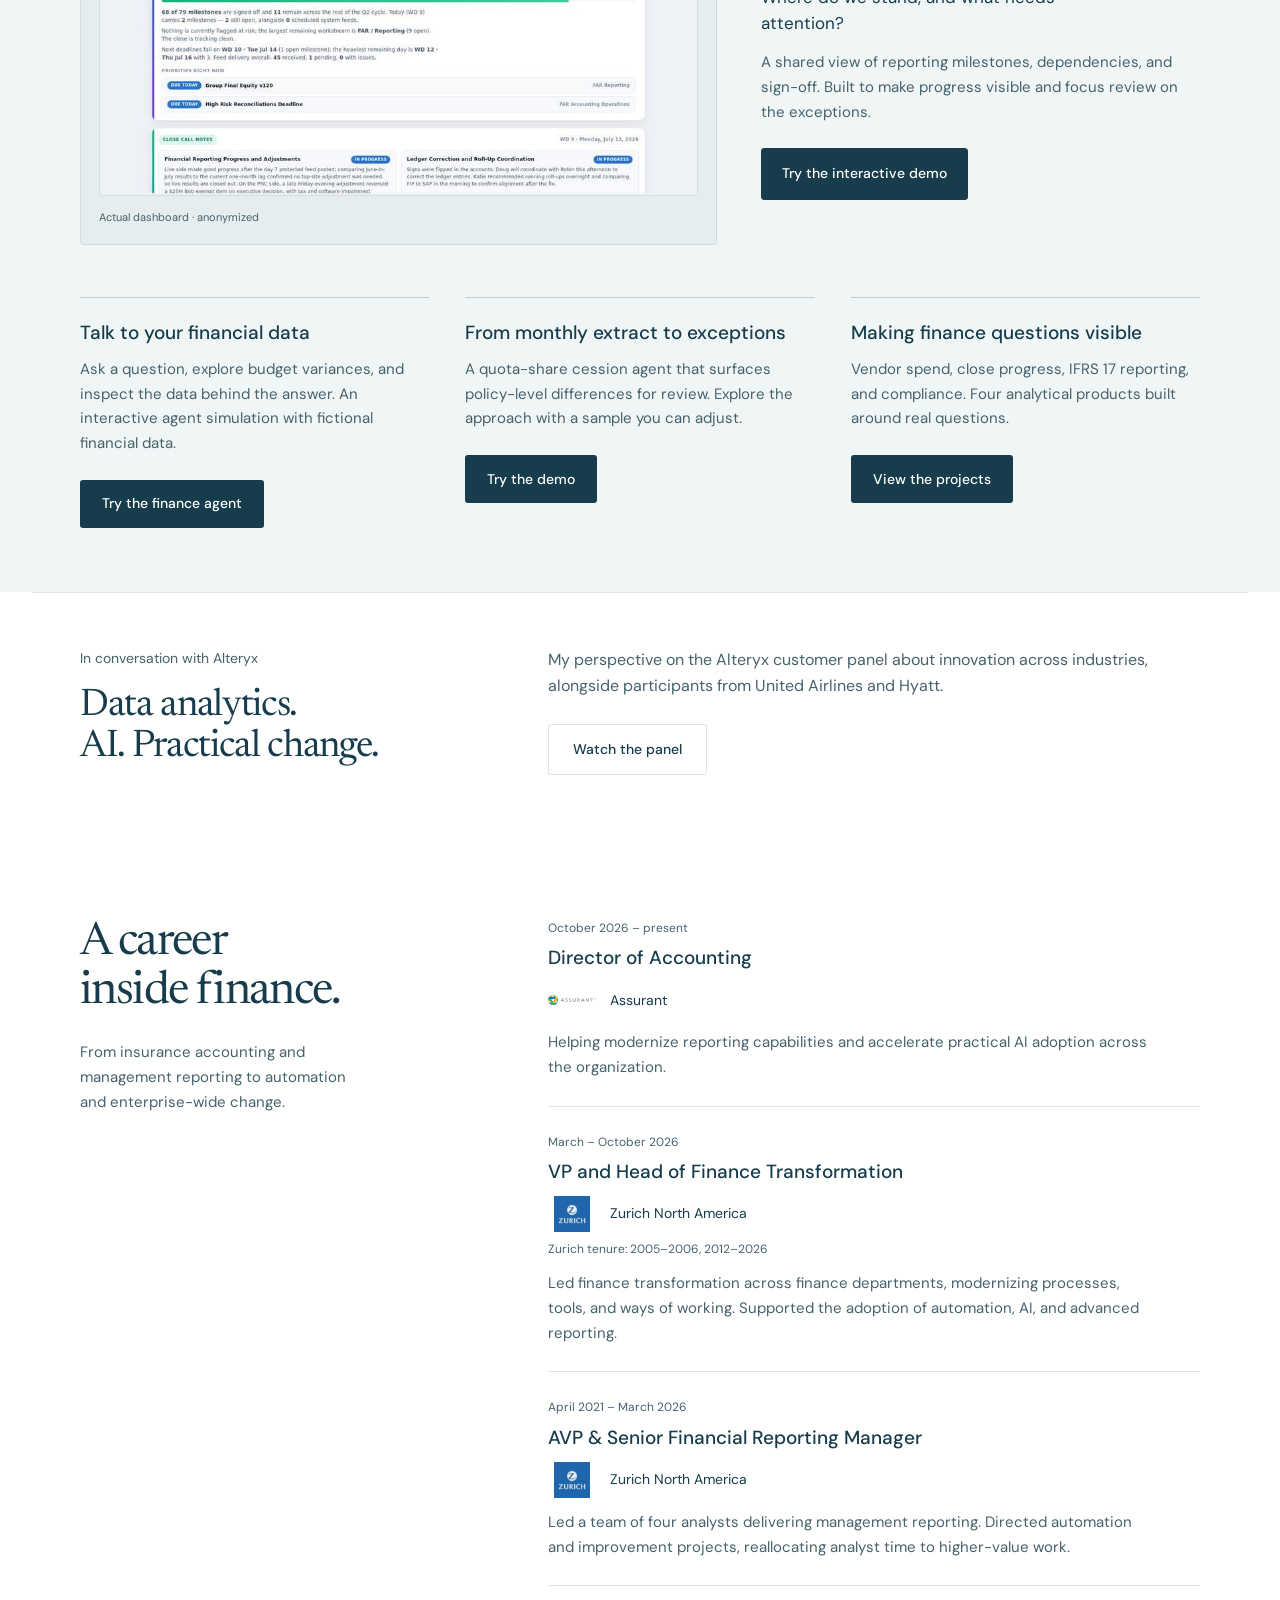
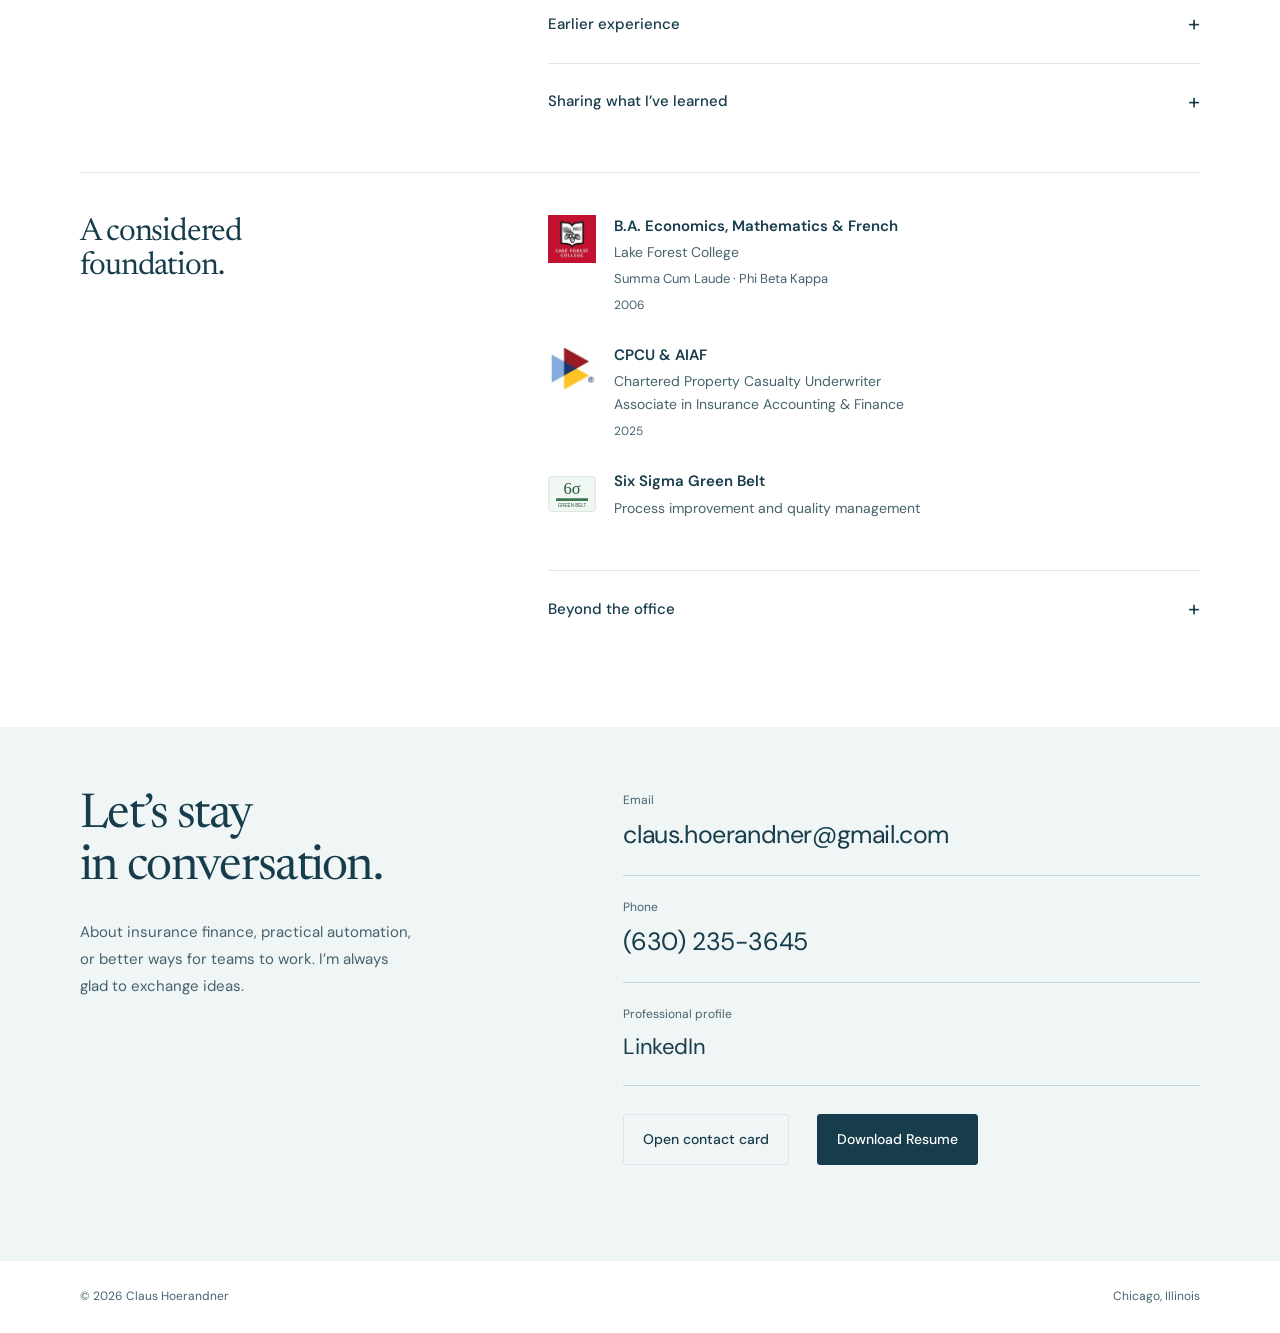
==== commit 5ac69c14: "Add conversational finance demo with traceable data and diagonal language flags" ====
--- a/index.html
+++ b/index.html
@@ -6,11 +6,11 @@
 <meta name="description" content="Claus Hoerandner, Director of Accounting at Assurant. Experience in insurance finance, financial reporting, and practical transformation. Explore selected work and interactive demos.">
 <link rel="canonical" href="https://claus1100xx.github.io/claus-hoerandner-portfolio/">
 <meta property="og:title" content="Claus Hoerandner — Finance Leadership & Applied AI"><meta property="og:description" content="Clarity in finance. AI put to work. Explore my experience and the finance tools I build."><meta property="og:type" content="website"><meta property="og:url" content="https://claus1100xx.github.io/claus-hoerandner-portfolio/"><meta property="og:image" content="https://claus1100xx.github.io/claus-hoerandner-portfolio/Headshot2.jpg">
-<meta name="theme-color" content="#173c4b"><link rel="icon" href="favicon.svg" type="image/svg+xml"><link rel="stylesheet" href="styles.css?v=20261027-cleanup"><script src="main.js?v=20261027-english-word" defer></script>
+<meta name="theme-color" content="#173c4b"><link rel="icon" href="favicon.svg" type="image/svg+xml"><link rel="stylesheet" href="styles.css?v=20261108-flags"><script src="main.js?v=20261108-diagonal-flags" defer></script>
 </head>
 <body data-title-en="Claus Hoerandner — Finance Leadership & Applied AI" data-title-de="Claus Hoerandner — Finanzführung & angewandte KI">
 <a class="skip-link" href="#main" data-de="Zum Inhalt">Skip to content</a>
-<header class="site-header"><nav class="shell nav" aria-label="Main navigation"><a class="brand" href="index.html">Claus Hoerandner</a><div class="nav-links"><a href="work.html" data-de="Projekte & Demos">Work & demos</a><a href="#speaking" data-de="Vorträge">Speaking</a><a href="#experience" data-de="Erfahrung">Experience</a><a href="#contact" data-de="Kontakt">Contact</a><button class="language-toggle" type="button" aria-label="Switch to German"><img src="logos/flag-de.svg" alt="" width="18" height="12"><span>DE</span></button></div></nav></header>
+<header class="site-header"><nav class="shell nav" aria-label="Main navigation"><a class="brand" href="index.html">Claus Hoerandner</a><div class="nav-links"><a href="work.html" data-de="Projekte & Demos">Work & demos</a><a href="#speaking" data-de="Vorträge">Speaking</a><a href="#experience" data-de="Erfahrung">Experience</a><a href="#contact" data-de="Kontakt">Contact</a><button class="language-toggle" type="button" aria-label="Switch to German"><img src="logos/flag-de-at.svg" alt="" width="24" height="16"><span>DE</span></button></div></nav></header>
 <main id="main">
 <div class="shell">
  <section class="hero" aria-labelledby="hero-title">
@@ -27,7 +27,7 @@
 <section class="selected-work" id="achievements"><div class="shell"><div class="section-heading"><h2 data-de="Erfahrung, die<br>praktisch wird.">Experience<br>put to work.</h2><p data-de="Reporting verständlich machen. Wiederkehrende Arbeit vereinfachen. Teams helfen, neue Werkzeuge sicher einzusetzen. Hier lässt sich ein Teil dieser Arbeit entdecken.">Making reporting easier to understand. Simplifying recurring work. Helping teams use new tools with confidence. Here’s a closer look at some of that work.</p></div><article class="featured-project" aria-labelledby="featured-close-title">
 <a class="featured-preview" href="close-demo.html" aria-label="Try the interactive close command center"><img src="assets/work/close-overview.jpg" alt="Anonymized quarterly close command center showing progress, milestones, and exceptions" width="900" height="580" loading="lazy"><span class="preview-caption" data-de="Original-Dashboard · anonymisiert">Actual dashboard · anonymized</span></a>
 <div class="featured-story"><p class="featured-context" data-de="Entwickelt bei Zurich North America">Built at Zurich North America</p><h3 id="featured-close-title" data-de="Den Abschluss<br>im Blick.">The close,<br>in one view.</h3><p class="featured-question" data-de="Wo stehen wir – und was braucht jetzt Aufmerksamkeit?">Where do we stand, and what needs attention?</p><p class="featured-description" data-de="Ein gemeinsamer Überblick über Reporting-Meilensteine, Abhängigkeiten und Freigaben. Entwickelt, um Fortschritt sichtbar zu machen und die Prüfung auf Ausnahmen zu konzentrieren.">A shared view of reporting milestones, dependencies, and sign-off. Built to make progress visible and focus review on the exceptions.</p><a class="button" href="close-demo.html" data-de="Interaktive Demo ausprobieren">Try the interactive demo</a></div>
-</article><div class="work-links"><a class="work-link" href="work.html#cession"><h3 data-de="Vom Monatsauszug zur Ausnahmeliste">From monthly extract to exceptions</h3><p data-de="Ein Quotenrückversicherungs-Agent, der Abweichungen auf Policenebene für die Prüfung sichtbar macht. Entdecken Sie den Ansatz anhand eines Beispiels.">A quota-share cession agent that surfaces policy-level differences for review. Explore the approach with a sample you can adjust.</p><span class="work-action" data-de="Demo ausprobieren">Try the demo</span></a><a class="work-link" href="work.html#dashboards"><h3 data-de="Finanzfragen sichtbar machen">Making finance questions visible</h3><p data-de="Lieferantenausgaben, Abschlussfortschritt, IFRS-17-Reporting und Compliance. Vier analytische Produkte, entwickelt aus echten Fragen.">Vendor spend, close progress, IFRS 17 reporting, and compliance. Four analytical products built around real questions.</p><span class="work-action" data-de="Projekte ansehen">View the projects</span></a></div></div></section>
+</article><div class="work-links work-links-three"><a class="work-link" href="finance-demo.html"><h3 data-de="Mit Finanzdaten sprechen">Talk to your financial data</h3><p data-de="Eine Frage stellen, Planabweichungen erkunden und die Daten hinter der Antwort prüfen. Eine interaktive Agenten-Simulation mit fiktiven Finanzdaten.">Ask a question, explore budget variances, and inspect the data behind the answer. An interactive agent simulation with fictional financial data.</p><span class="work-action" data-de="Finanz-Agenten ausprobieren">Try the finance agent</span></a><a class="work-link" href="work.html#cession"><h3 data-de="Vom Monatsauszug zur Ausnahmeliste">From monthly extract to exceptions</h3><p data-de="Ein Quotenrückversicherungs-Agent, der Abweichungen auf Policenebene für die Prüfung sichtbar macht. Entdecken Sie den Ansatz anhand eines Beispiels.">A quota-share cession agent that surfaces policy-level differences for review. Explore the approach with a sample you can adjust.</p><span class="work-action" data-de="Demo ausprobieren">Try the demo</span></a><a class="work-link" href="work.html#dashboards"><h3 data-de="Finanzfragen sichtbar machen">Making finance questions visible</h3><p data-de="Lieferantenausgaben, Abschlussfortschritt, IFRS-17-Reporting und Compliance. Vier analytische Produkte, entwickelt aus echten Fragen.">Vendor spend, close progress, IFRS 17 reporting, and compliance. Four analytical products built around real questions.</p><span class="work-action" data-de="Projekte ansehen">View the projects</span></a></div></div></section>
 <section class="shell panel-feature" id="speaking"><div><p class="hero-role" data-de="Im Gespräch mit Alteryx">In conversation with Alteryx</p><h2 data-de="Data Analytics.<br>KI. Praktischer Wandel.">Data analytics.<br>AI. Practical change.</h2></div><div><p data-de="Mein Beitrag zum Alteryx-Kundenpanel über Innovation in Unternehmen, mit Teilnehmern von United Airlines und Hyatt.">My perspective on the Alteryx customer panel about innovation across industries, alongside participants from United Airlines and Hyatt.</p><a class="button secondary" href="speaking.html" data-de="Panel ansehen">Watch the panel</a></div></section>
 <section class="section shell" id="experience"><div class="career-layout"><div class="career-intro"><h2 data-de="Eine Laufbahn<br>in Finanzen.">A career<br>inside finance.</h2><p data-de="Von Versicherungsrechnungswesen und Management-Reporting bis zu Automatisierung und unternehmensweitem Wandel.">From insurance accounting and management reporting to automation and enterprise-wide change.</p></div><div>
  <article class="career-entry"><p class="period" data-de="Oktober 2026 – heute">October 2026 – present</p><h3>Director of Accounting</h3><div class="career-company"><img src="logos/assurant.svg" alt="" width="48" height="36"><p class="company">Assurant</p></div><p class="description" data-de="Unterstützt die Modernisierung des Berichtswesens und die praktische Einführung von KI im Unternehmen.">Helping modernize reporting capabilities and accelerate practical AI adoption across the organization.</p></article>
--- a/styles.css
+++ b/styles.css
@@ -50,6 +50,9 @@
 @media(max-width:650px){.portrait-card-actions{gap:8px}.portrait-vcard,.portrait-card-actions .portrait-return{font-size:12px;line-height:1.5;min-height:38px;padding:8px 10px}.conversation-social .conversation-linkedin{font-size:20px}.conversation-actions{gap:14px}}
 @media(max-width:360px){.portrait-vcard,.portrait-card-actions .portrait-return{padding:7px 9px;min-height:36px}.portrait-card-actions{gap:7px}}
 
-.language-toggle{display:inline-flex;align-items:center;justify-content:center;gap:7px;white-space:nowrap}.language-toggle img{display:block;width:18px;height:12px;object-fit:cover;border-radius:1px;box-shadow:0 0 0 1px #d6dfe2;flex-shrink:0}
+.language-toggle{display:inline-flex;align-items:center;justify-content:center;gap:7px;white-space:nowrap}.language-toggle img{display:block;width:24px;height:16px;object-fit:cover;border-radius:1px;box-shadow:0 0 0 1px #d6dfe2;flex-shrink:0}
 
 .hero{row-gap:30px}.hero-stats{grid-column:1/-1;width:100%;border-top:1px solid var(--line);padding-top:24px}.career-entry .career-tenure{font-size:12px;line-height:1.6;color:var(--muted);margin-top:8px}
+
+.work-links-three{grid-template-columns:repeat(3,minmax(0,1fr))}
+@media(max-width:900px){.work-links-three{grid-template-columns:1fr}}
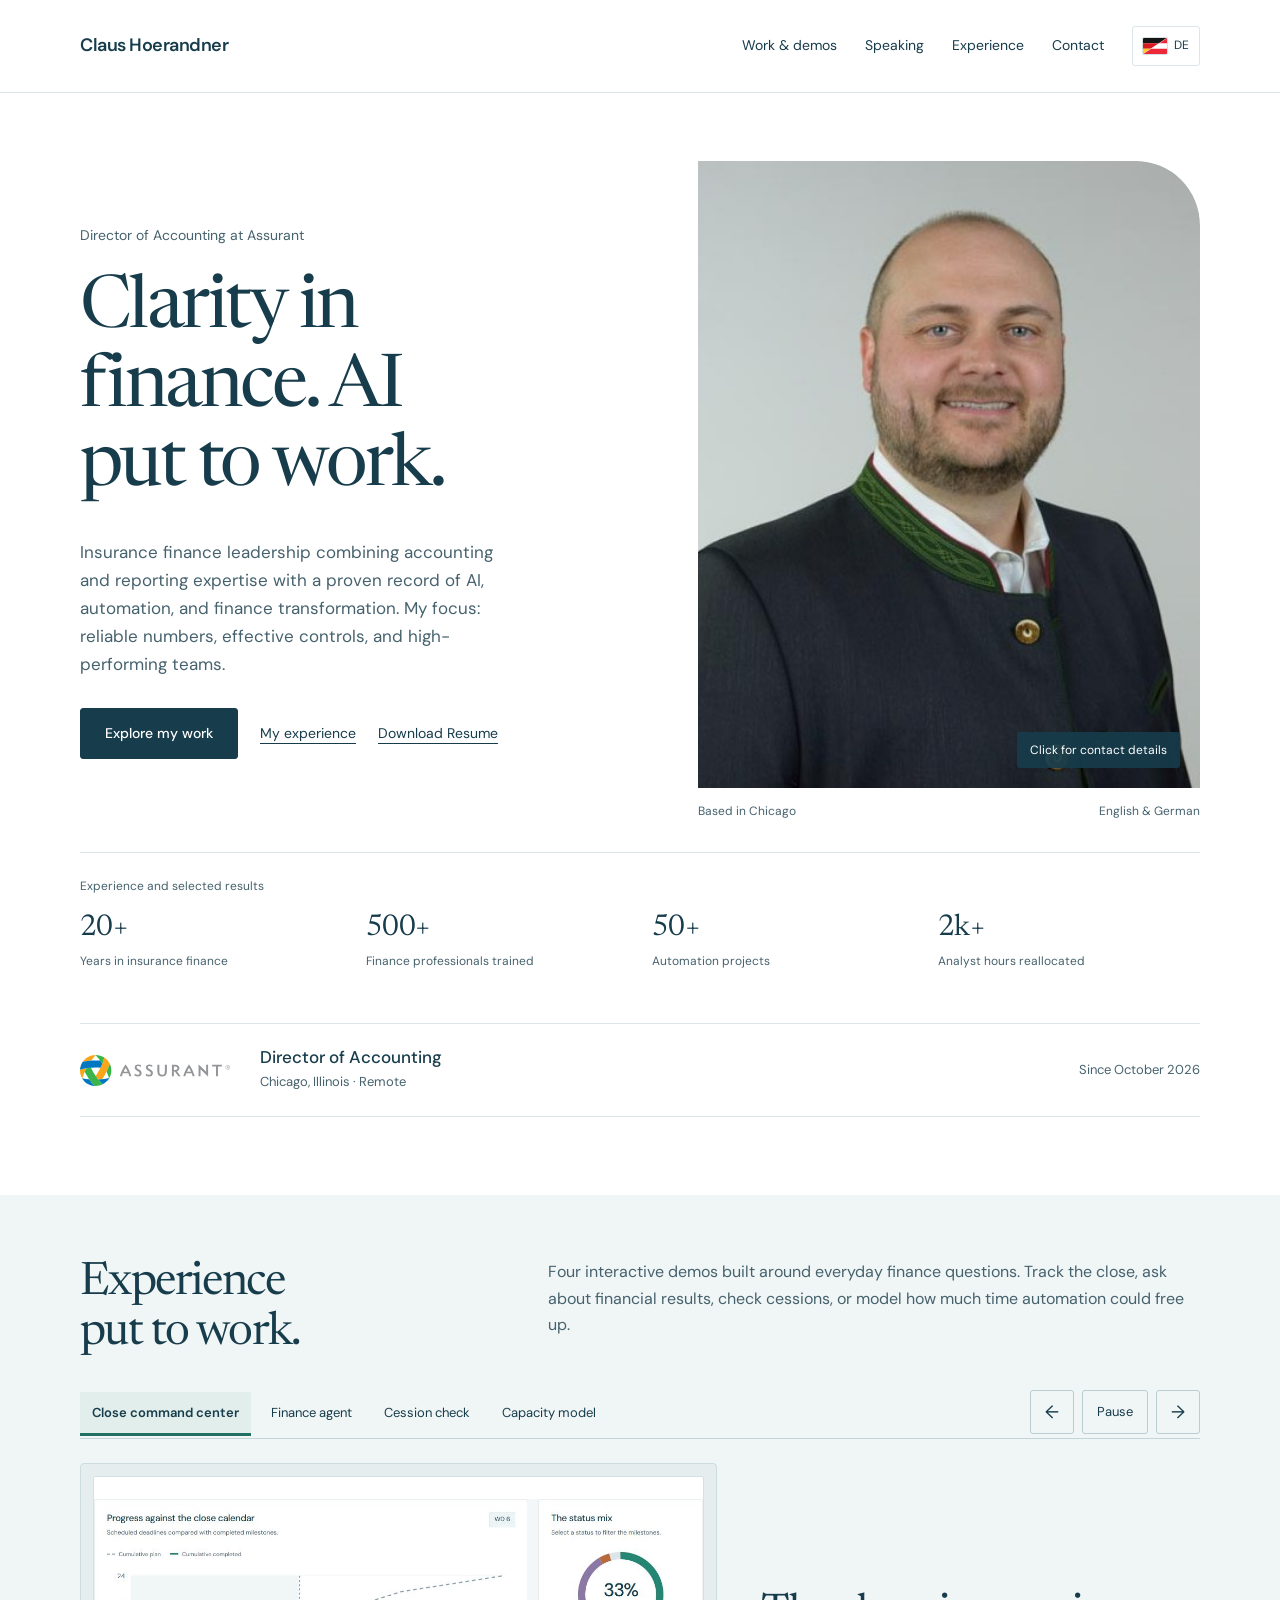
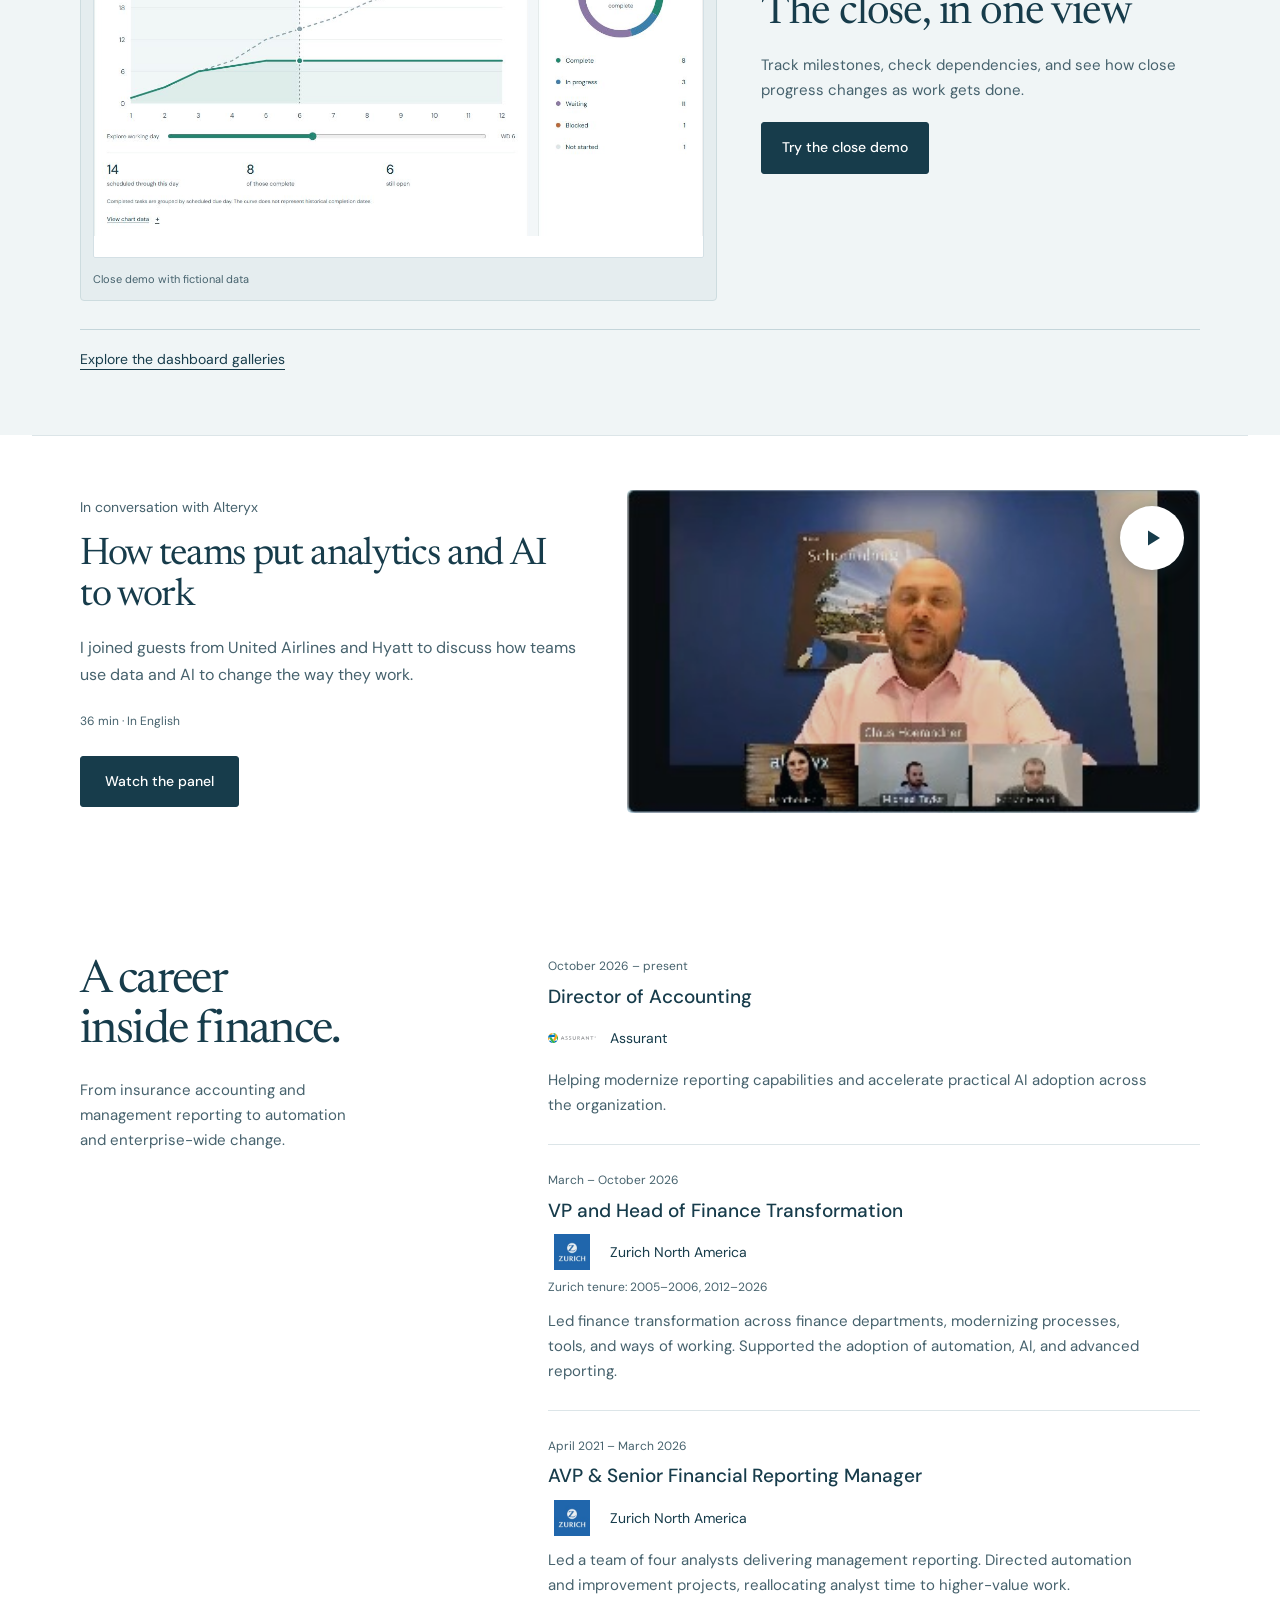
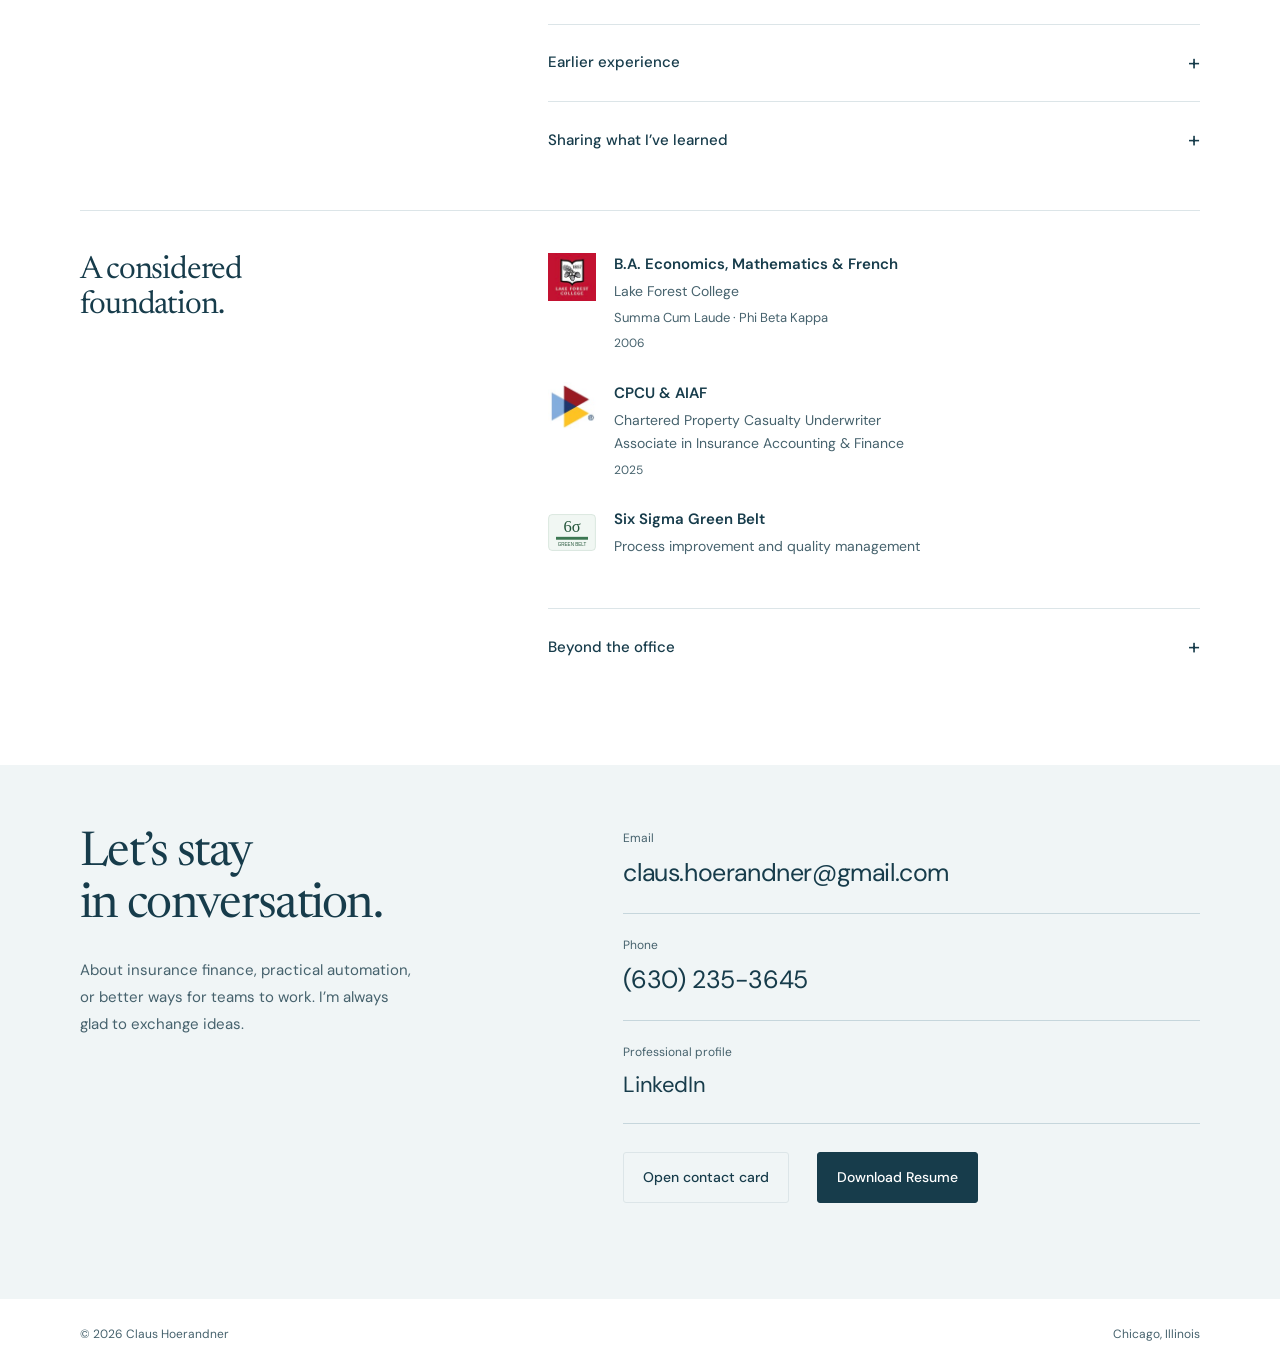
==== commit 40abc0ac: "Cycle four demos on the homepage and feature the panel recording" ====
--- a/index.html
+++ b/index.html
@@ -6,7 +6,7 @@
 <meta name="description" content="Claus Hoerandner, Director of Accounting at Assurant. Experience in insurance finance, financial reporting, and practical transformation. Explore selected work and interactive demos.">
 <link rel="canonical" href="https://claus1100xx.github.io/claus-hoerandner-portfolio/">
 <meta property="og:title" content="Claus Hoerandner — Finance Leadership & Applied AI"><meta property="og:description" content="Clarity in finance. AI put to work. Explore my experience and the finance tools I build."><meta property="og:type" content="website"><meta property="og:url" content="https://claus1100xx.github.io/claus-hoerandner-portfolio/"><meta property="og:image" content="https://claus1100xx.github.io/claus-hoerandner-portfolio/Headshot2.jpg">
-<meta name="theme-color" content="#173c4b"><link rel="icon" href="favicon.svg" type="image/svg+xml"><link rel="stylesheet" href="styles.css?v=20261108-flags"><script src="main.js?v=20261108-diagonal-flags" defer></script>
+<meta name="theme-color" content="#173c4b"><link rel="icon" href="favicon.svg" type="image/svg+xml"><link rel="stylesheet" href="styles.css?v=20261108-flags"><link rel="stylesheet" href="home-demos.css?v=1"><script src="main.js?v=20261108-diagonal-flags" defer></script><script src="home-demos.js?v=1" defer></script>
 </head>
 <body data-title-en="Claus Hoerandner — Finance Leadership & Applied AI" data-title-de="Claus Hoerandner — Finanzführung & angewandte KI">
 <a class="skip-link" href="#main" data-de="Zum Inhalt">Skip to content</a>
@@ -24,11 +24,63 @@
  <div class="current-role"><img src="logos/assurant.svg" alt="Assurant" width="150" height="31"><div><h2>Director of Accounting</h2><p data-de="Chicago, Illinois · Remote">Chicago, Illinois · Remote</p></div><span class="since" data-de="Seit Oktober 2026">Since October 2026</span></div>
 
 </div>
-<section class="selected-work" id="achievements"><div class="shell"><div class="section-heading"><h2 data-de="Erfahrung, die<br>praktisch wird.">Experience<br>put to work.</h2><p data-de="Reporting verständlich machen. Wiederkehrende Arbeit vereinfachen. Teams helfen, neue Werkzeuge sicher einzusetzen. Hier lässt sich ein Teil dieser Arbeit entdecken.">Making reporting easier to understand. Simplifying recurring work. Helping teams use new tools with confidence. Here’s a closer look at some of that work.</p></div><article class="featured-project" aria-labelledby="featured-close-title">
-<a class="featured-preview" href="close-demo.html" aria-label="Try the interactive close command center"><img src="assets/work/close-overview.jpg" alt="Anonymized quarterly close command center showing progress, milestones, and exceptions" width="900" height="580" loading="lazy"><span class="preview-caption" data-de="Original-Dashboard · anonymisiert">Actual dashboard · anonymized</span></a>
-<div class="featured-story"><p class="featured-context" data-de="Entwickelt bei Zurich North America">Built at Zurich North America</p><h3 id="featured-close-title" data-de="Den Abschluss<br>im Blick.">The close,<br>in one view.</h3><p class="featured-question" data-de="Wo stehen wir – und was braucht jetzt Aufmerksamkeit?">Where do we stand, and what needs attention?</p><p class="featured-description" data-de="Ein gemeinsamer Überblick über Reporting-Meilensteine, Abhängigkeiten und Freigaben. Entwickelt, um Fortschritt sichtbar zu machen und die Prüfung auf Ausnahmen zu konzentrieren.">A shared view of reporting milestones, dependencies, and sign-off. Built to make progress visible and focus review on the exceptions.</p><a class="button" href="close-demo.html" data-de="Interaktive Demo ausprobieren">Try the interactive demo</a></div>
-</article><div class="work-links work-links-three"><a class="work-link" href="finance-demo.html"><h3 data-de="Mit Finanzdaten sprechen">Talk to your financial data</h3><p data-de="Eine Frage stellen, Planabweichungen erkunden und die Daten hinter der Antwort prüfen. Eine interaktive Agenten-Simulation mit fiktiven Finanzdaten.">Ask a question, explore budget variances, and inspect the data behind the answer. An interactive agent simulation with fictional financial data.</p><span class="work-action" data-de="Finanz-Agenten ausprobieren">Try the finance agent</span></a><a class="work-link" href="work.html#cession"><h3 data-de="Vom Monatsauszug zur Ausnahmeliste">From monthly extract to exceptions</h3><p data-de="Ein Quotenrückversicherungs-Agent, der Abweichungen auf Policenebene für die Prüfung sichtbar macht. Entdecken Sie den Ansatz anhand eines Beispiels.">A quota-share cession agent that surfaces policy-level differences for review. Explore the approach with a sample you can adjust.</p><span class="work-action" data-de="Demo ausprobieren">Try the demo</span></a><a class="work-link" href="work.html#dashboards"><h3 data-de="Finanzfragen sichtbar machen">Making finance questions visible</h3><p data-de="Lieferantenausgaben, Abschlussfortschritt, IFRS-17-Reporting und Compliance. Vier analytische Produkte, entwickelt aus echten Fragen.">Vendor spend, close progress, IFRS 17 reporting, and compliance. Four analytical products built around real questions.</p><span class="work-action" data-de="Projekte ansehen">View the projects</span></a></div></div></section>
-<section class="shell panel-feature" id="speaking"><div><p class="hero-role" data-de="Im Gespräch mit Alteryx">In conversation with Alteryx</p><h2 data-de="Data Analytics.<br>KI. Praktischer Wandel.">Data analytics.<br>AI. Practical change.</h2></div><div><p data-de="Mein Beitrag zum Alteryx-Kundenpanel über Innovation in Unternehmen, mit Teilnehmern von United Airlines und Hyatt.">My perspective on the Alteryx customer panel about innovation across industries, alongside participants from United Airlines and Hyatt.</p><a class="button secondary" href="speaking.html" data-de="Panel ansehen">Watch the panel</a></div></section>
+<section class="selected-work" id="achievements" aria-labelledby="demo-heading">
+  <div class="shell">
+    <div class="section-heading">
+      <h2 id="demo-heading" data-de="Erfahrung, die<br>praktisch wird.">Experience<br>put to work.</h2>
+      <p data-de="Vier interaktive Demos zu konkreten Fragen aus dem Finanzalltag. Verfolgen Sie den Abschluss, erkunden Sie Finanzdaten, prüfen Sie Zessionen oder modellieren Sie den Kapazitätsgewinn.">Four interactive demos built around everyday finance questions. Track the close, ask about financial results, check cessions, or model how much time automation could free up.</p>
+    </div>
+    <div class="demo-carousel">
+      <div class="demo-toolbar" hidden>
+        <div class="demo-tabs" role="tablist" aria-label="Interactive demos">
+          <button type="button" id="demo-tab-close" role="tab" aria-controls="demo-close" aria-selected="true" data-de="Abschlusssteuerung">Close command center</button>
+          <button type="button" id="demo-tab-finance" role="tab" aria-controls="demo-finance" aria-selected="false" tabindex="-1" data-de="Finanz-Agent">Finance agent</button>
+          <button type="button" id="demo-tab-cession" role="tab" aria-controls="demo-cession" aria-selected="false" tabindex="-1" data-de="Zessionsprüfung">Cession check</button>
+          <button type="button" id="demo-tab-capacity" role="tab" aria-controls="demo-capacity" aria-selected="false" tabindex="-1" data-de="Kapazitätsmodell">Capacity model</button>
+        </div>
+        <div class="demo-controls">
+          <button type="button" class="demo-previous" aria-label="Previous demo">←</button>
+          <button type="button" class="demo-rotation" aria-label="Pause automatic rotation">Pause</button>
+          <button type="button" class="demo-next" aria-label="Next demo">→</button>
+        </div>
+      </div>
+      <div class="demo-stage">
+        <article class="featured-project demo-slide" id="demo-close" role="tabpanel" aria-labelledby="demo-tab-close" data-current>
+          <a class="featured-preview" href="close-demo.html"><img src="assets/demo-previews/close-en.jpg" data-preview="close" data-alt-en="Close demo preview with a progress curve and status breakdown" data-alt-de="Vorschau der Abschluss-Demo mit Fortschrittskurve und Statusübersicht" alt="Close demo preview with a progress curve and status breakdown" width="1184" height="655" loading="lazy"><span class="preview-caption" data-de="Abschluss-Demo mit fiktiven Daten">Close demo with fictional data</span></a>
+          <div class="featured-story"><h3 data-de="Den Abschluss im Blick">The close, in one view</h3><p class="featured-description" data-de="Verfolgen Sie Meilensteine, prüfen Sie Abhängigkeiten und sehen Sie, wie sich der Abschlussfortschritt mit jeder erledigten Aufgabe ändert.">Track milestones, check dependencies, and see how close progress changes as work gets done.</p><a class="button" href="close-demo.html" data-de="Abschluss-Demo ausprobieren">Try the close demo</a></div>
+        </article>
+        <article class="featured-project demo-slide" id="demo-finance" role="tabpanel" aria-labelledby="demo-tab-finance" inert>
+          <a class="featured-preview" href="finance-demo.html"><img src="assets/demo-previews/finance-en.jpg" data-preview="finance" data-alt-en="Finance agent preview with an operating profit answer and variance chart" data-alt-de="Vorschau des Finanz-Agenten mit Betriebsergebnis und Abweichungsdiagramm" alt="Finance agent preview with an operating profit answer and variance chart" width="822" height="565" loading="lazy"><span class="preview-caption" data-de="Agenten-Simulation mit fiktiven Finanzdaten">Agent simulation with fictional financial data</span></a>
+          <div class="featured-story"><h3 data-de="Mit Finanzdaten sprechen">Talk to your financial data</h3><p class="featured-description" data-de="Fragen Sie nach Planabweichungen, stellen Sie eine Folgefrage und prüfen Sie die Daten hinter der Antwort.">Ask about a budget variance, follow up about a region, and inspect the ledger behind the answer.</p><a class="button" href="finance-demo.html" data-de="Finanz-Agenten ausprobieren">Try the finance agent</a></div>
+        </article>
+        <article class="featured-project demo-slide" id="demo-cession" role="tabpanel" aria-labelledby="demo-tab-cession" inert>
+          <a class="featured-preview" href="work.html#cession"><img src="assets/demo-previews/cession-en.jpg" data-preview="cession" data-alt-en="Cession check preview with tolerance controls and a table of policy exceptions" data-alt-de="Vorschau der Zessionsprüfung mit Toleranzeinstellungen und Policenabweichungen" alt="Cession check preview with tolerance controls and a table of policy exceptions" width="1216" height="685" loading="lazy"><span class="preview-caption" data-de="Zessionsprüfung mit synthetischen Policen">Cession check with synthetic policies</span></a>
+          <div class="featured-story"><h3 data-de="Abweichungen in der Rückversicherung finden">Find reinsurance exceptions</h3><p class="featured-description" data-de="Legen Sie die erwartete Zessionsquote und Toleranz fest. Die Demo zeigt, welche Policen geprüft werden sollten.">Set a target cession rate and tolerance to see which sample policies need review.</p><a class="button" href="work.html#cession" data-de="Zessionsprüfung ausprobieren">Try the cession check</a></div>
+        </article>
+        <article class="featured-project demo-slide" id="demo-capacity" role="tabpanel" aria-labelledby="demo-tab-capacity" inert>
+          <a class="featured-preview" href="work.html#capacity"><img src="assets/demo-previews/capacity-en.jpg" data-preview="capacity" data-alt-en="Capacity calculator preview with adjustable assumptions and estimated annual hours" data-alt-de="Vorschau des Kapazitätsmodells mit veränderbaren Annahmen und geschätzten Jahresstunden" alt="Capacity calculator preview with adjustable assumptions and estimated annual hours" width="1216" height="508" loading="lazy"><span class="preview-caption" data-de="Kapazitätsmodell mit Beispielannahmen">Capacity model with sample assumptions</span></a>
+          <div class="featured-story"><h3 data-de="Wie viel Zeit könnte Ihr Team gewinnen?">How much time could your team get back?</h3><p class="featured-description" data-de="Verändern Sie Teamgröße, manuellen Aufwand und Automatisierungsanteil, um die mögliche Zeitersparnis pro Jahr zu schätzen.">Adjust team size, manual hours, and the share of work automated to estimate the time you could free up each year.</p><a class="button" href="work.html#capacity" data-de="Kapazitätsmodell ausprobieren">Try the capacity model</a></div>
+        </article>
+      </div>
+      <p class="demo-announcement sr-only" role="status" aria-live="polite"></p>
+    </div>
+    <p class="demo-gallery-link"><a href="work.html#dashboards" data-de="Auch die Dashboard-Galerien ansehen">Explore the dashboard galleries</a></p>
+  </div>
+</section>
+<section class="shell panel-feature watch-panel" id="speaking">
+  <div>
+    <p class="hero-role" data-de="Im Gespräch mit Alteryx">In conversation with Alteryx</p>
+    <h2 data-de="Wie Teams Analytics und KI in die Praxis bringen">How teams put analytics and AI to work</h2>
+    <p class="watch-panel-description" data-de="Ich habe mit Gästen von United Airlines und Hyatt darüber gesprochen, wie Teams mit Daten und KI ihre Arbeit verändern.">I joined guests from United Airlines and Hyatt to discuss how teams use data and AI to change the way they work.</p>
+    <p class="watch-panel-meta" data-de="36 Min. · Auf Englisch">36 min · In English</p>
+    <a class="button" href="speaking.html#panel-recording" data-de="Panel ansehen">Watch the panel</a>
+  </div>
+  <a class="watch-panel-preview" href="speaking.html#panel-recording">
+    <img src="assets/speaking/alteryx-panel.jpg" alt="" width="322" height="183" loading="lazy">
+    <span class="sr-only" data-de="Alteryx-Panel ansehen">Watch the Alteryx panel</span>
+    <span class="watch-panel-play" aria-hidden="true"><svg width="24" height="24" viewBox="0 0 24 24" fill="currentColor"><path d="M8 4.5v15l12-7.5z"/></svg></span>
+  </a>
+</section>
 <section class="section shell" id="experience"><div class="career-layout"><div class="career-intro"><h2 data-de="Eine Laufbahn<br>in Finanzen.">A career<br>inside finance.</h2><p data-de="Von Versicherungsrechnungswesen und Management-Reporting bis zu Automatisierung und unternehmensweitem Wandel.">From insurance accounting and management reporting to automation and enterprise-wide change.</p></div><div>
  <article class="career-entry"><p class="period" data-de="Oktober 2026 – heute">October 2026 – present</p><h3>Director of Accounting</h3><div class="career-company"><img src="logos/assurant.svg" alt="" width="48" height="36"><p class="company">Assurant</p></div><p class="description" data-de="Unterstützt die Modernisierung des Berichtswesens und die praktische Einführung von KI im Unternehmen.">Helping modernize reporting capabilities and accelerate practical AI adoption across the organization.</p></article>
  <article class="career-entry"><p class="period" data-de="März – Oktober 2026">March – October 2026</p><h3 data-de="VP und Leiter Finanztransformation">VP and Head of Finance Transformation</h3><div class="career-company"><img src="logos/Work_Experience_image1.jpeg" alt="" width="48" height="36"><p class="company">Zurich North America</p></div><p class="career-tenure" data-de="Zurich-Zeiträume: 2005–2006, 2012–2026">Zurich tenure: 2005–2006, 2012–2026</p><p class="description" data-de="Leitete die Finanztransformation über alle Finanzabteilungen hinweg und modernisierte Prozesse, Werkzeuge und Arbeitsweisen. Unterstützte die Einführung von Automatisierung, KI und modernem Reporting.">Led finance transformation across finance departments, modernizing processes, tools, and ways of working. Supported the adoption of automation, AI, and advanced reporting.</p></article>
--- a/home-demos.css
+++ b/home-demos.css
@@ -0,0 +1,103 @@
+.demo-toolbar {
+  display: flex;
+  justify-content: space-between;
+  align-items: center;
+  gap: 18px;
+  margin-bottom: 24px;
+  border-bottom: 1px solid #c4d5da;
+}
+
+.demo-tabs, .demo-controls { display: flex; gap: 8px; }
+.demo-tabs button, .demo-controls button {
+  background: transparent;
+  color: var(--ink);
+  border: 0;
+  min-height: 44px;
+  font-size: 13px;
+  line-height: 1.4;
+}
+.demo-tabs button { padding: 10px 12px; border-bottom: 3px solid transparent; }
+.demo-tabs button[aria-selected="true"] {
+  border-bottom-color: #226f63;
+  background: #e1eeeb;
+  font-weight: 600;
+}
+.demo-tabs button:hover, .demo-controls button:hover { background: #e1eeeb; }
+.demo-controls { align-items: center; flex-shrink: 0; padding-bottom: 4px; }
+.demo-controls button { min-width: 44px; border: 1px solid #b9cdd3; border-radius: 3px; padding-inline: 10px; }
+.demo-controls .demo-previous, .demo-controls .demo-next { font-size: 18px; }
+.demo-controls .demo-rotation { min-width: 66px; }
+
+.demo-stage { display: grid; }
+.demo-stage .demo-slide {
+  grid-area: 1 / 1;
+  margin: 0;
+  align-content: center;
+  visibility: hidden;
+}
+.demo-stage .demo-slide[data-current] { visibility: visible; }
+.demo-stage .featured-preview { padding: 12px; }
+.demo-stage .featured-preview img {
+  aspect-ratio: 16 / 10;
+  object-fit: contain;
+  background: #fff;
+}
+.demo-stage .featured-story h3 { margin-bottom: 16px; }
+.demo-stage .featured-description { margin-bottom: 20px; }
+.demo-gallery-link { margin-top: 28px; padding-top: 18px; border-top: 1px solid #c4d5da; font-size: 14px; }
+
+.watch-panel {
+  grid-template-columns: 1fr 1.15fr;
+  align-items: center;
+  gap: 48px;
+}
+.watch-panel .watch-panel-description { margin-top: 18px; margin-bottom: 18px; }
+.watch-panel .watch-panel-meta { font-size: 12px; margin-bottom: 20px; }
+.watch-panel-preview {
+  position: relative;
+  display: block;
+  background: var(--ink);
+  border-radius: 5px;
+  overflow: hidden;
+}
+.watch-panel-preview img { width: 100%; height: auto; aspect-ratio: 16 / 9; object-fit: cover; }
+.watch-panel-preview::after { content: ''; position: absolute; inset: 0; background: #0d2a4020; }
+.watch-panel-play {
+  position: absolute;
+  top: 16px;
+  right: 16px;
+  z-index: 1;
+  display: grid;
+  place-items: center;
+  width: 64px;
+  height: 64px;
+  color: var(--ink);
+  background: #fff;
+  border-radius: 50%;
+  box-shadow: 0 2px 16px #173c4b55;
+}
+.watch-panel-preview:hover .watch-panel-play { background: #d5ede6; }
+
+@media (prefers-reduced-motion: no-preference) {
+  .demo-slide[data-current] { animation: demo-reveal .25s ease-out; }
+  @keyframes demo-reveal { from { opacity: .45; } to { opacity: 1; } }
+}
+@media (max-width: 900px) {
+  .demo-toolbar { flex-wrap: wrap; gap: 10px; padding-bottom: 10px; }
+  .demo-controls { margin-left: auto; padding-bottom: 0; }
+  .watch-panel { gap: 28px; }
+}
+@media (max-width: 800px) {
+  .demo-stage .featured-story { display: block; }
+  .demo-stage .featured-description { max-width: 58ch; }
+}
+@media (max-width: 650px) {
+  .demo-tabs { display: grid; grid-template-columns: 1fr 1fr; width: 100%; gap: 4px; }
+  .demo-tabs button { text-align: left; padding-inline: 8px; font-size: 12px; }
+  .demo-stage .demo-slide { align-content: start; gap: 20px; }
+  .demo-stage .featured-preview { padding: 8px; }
+  .demo-stage .featured-story h3 { font-size: 34px; }
+  .demo-gallery-link { margin-top: 22px; }
+  .watch-panel { grid-template-columns: 1fr; gap: 20px; }
+  .watch-panel-preview { grid-row: 1; }
+}
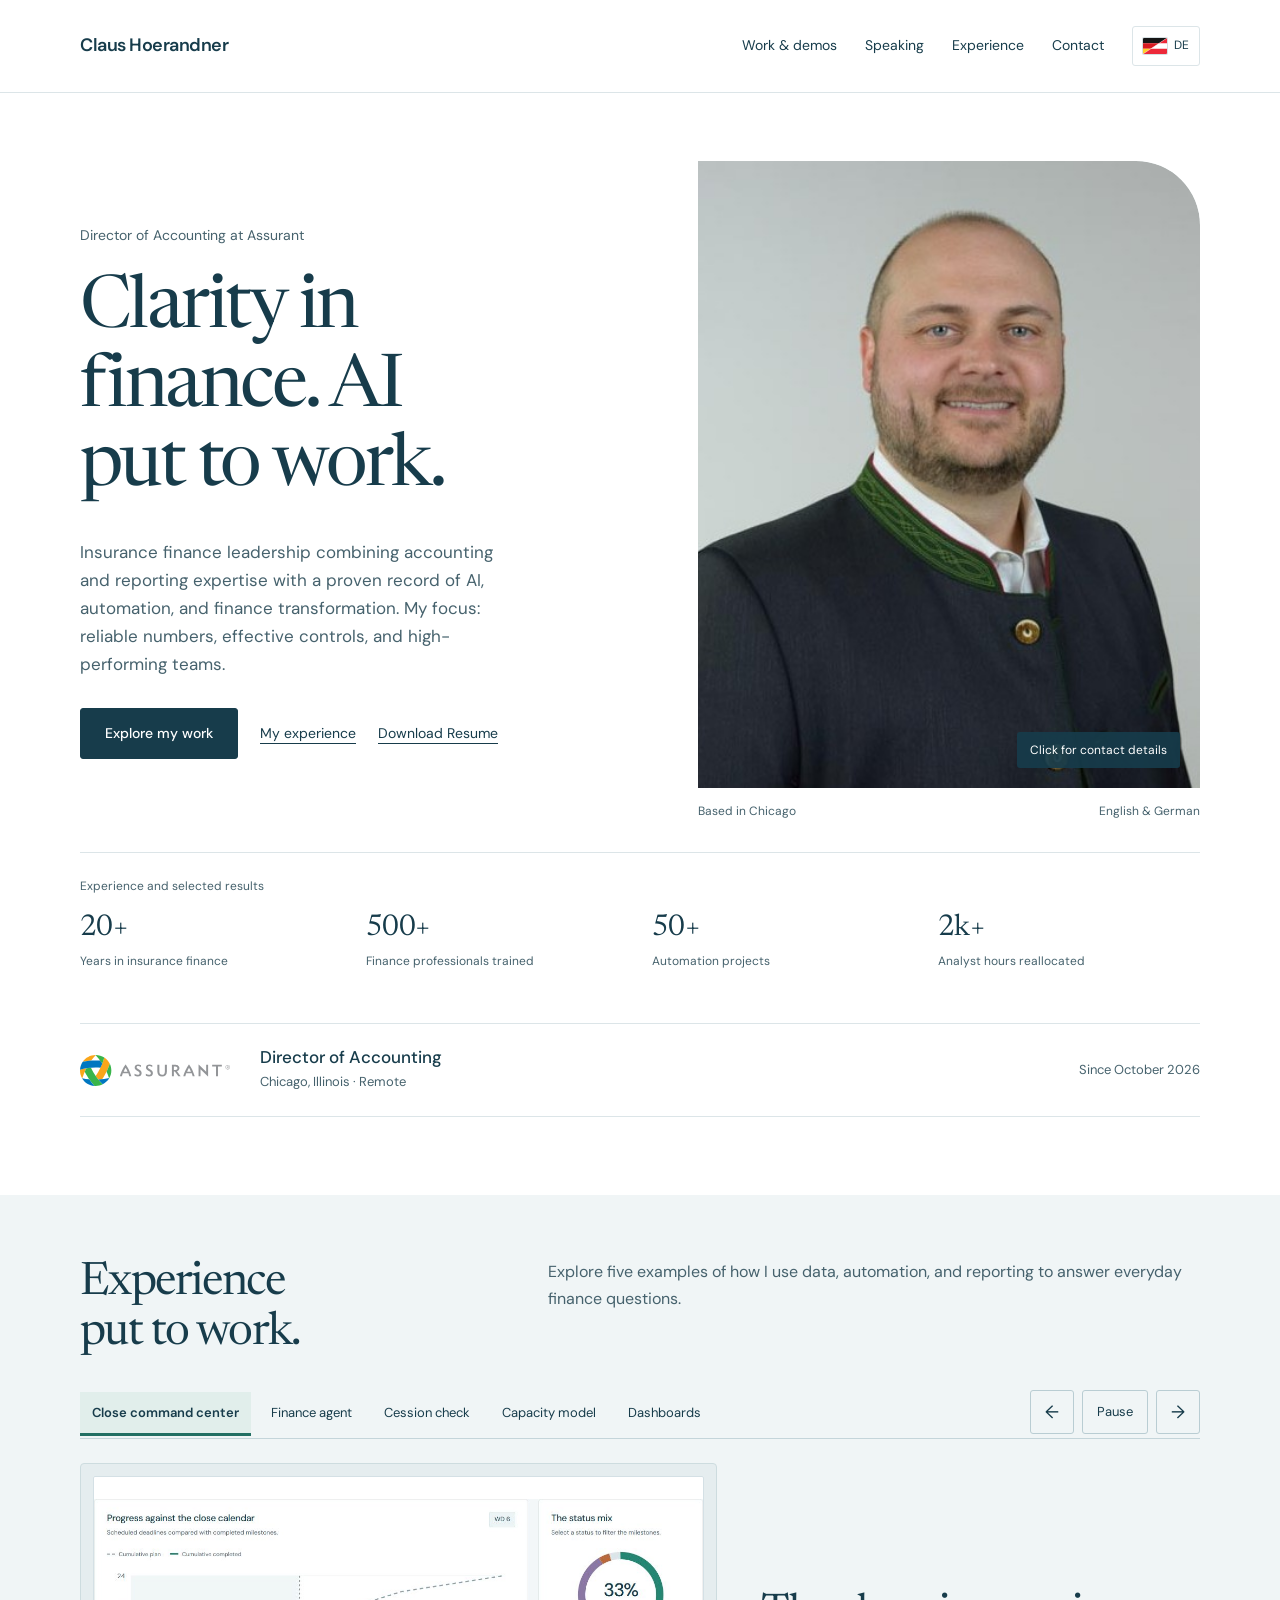
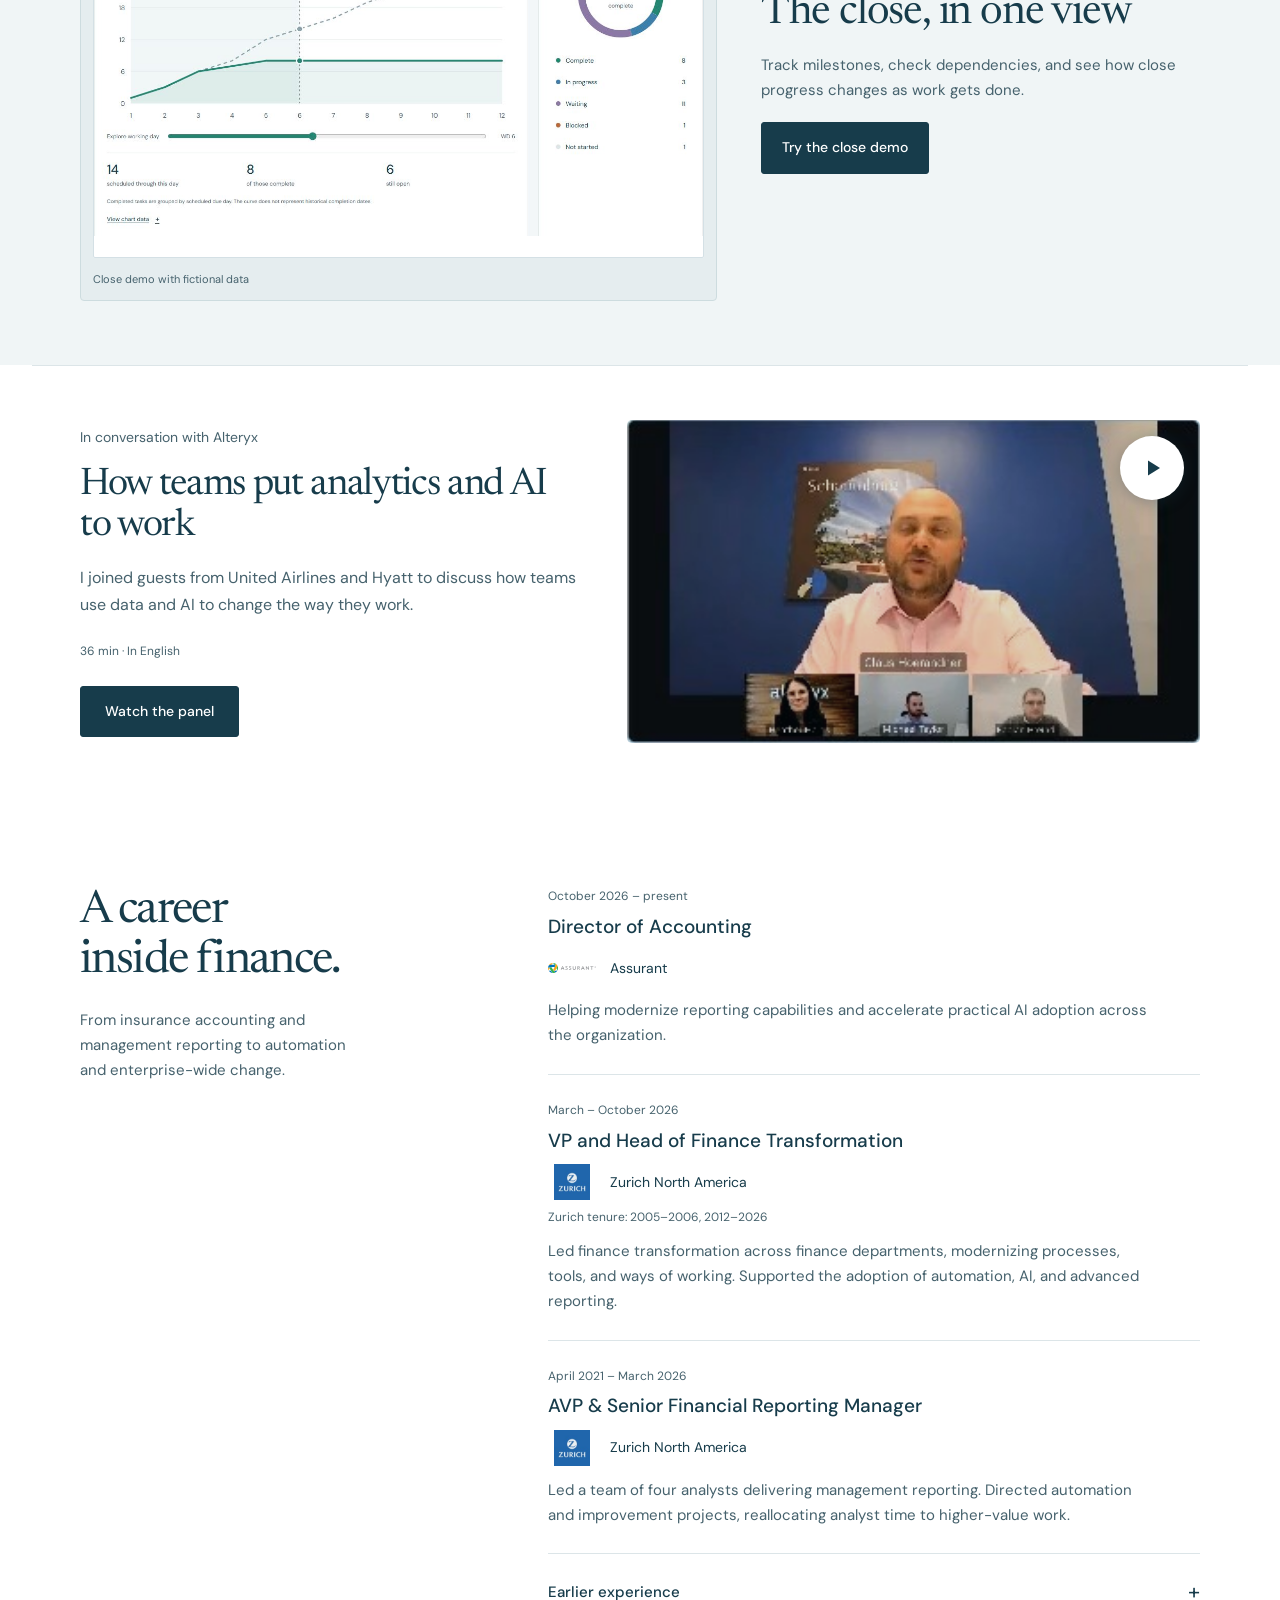
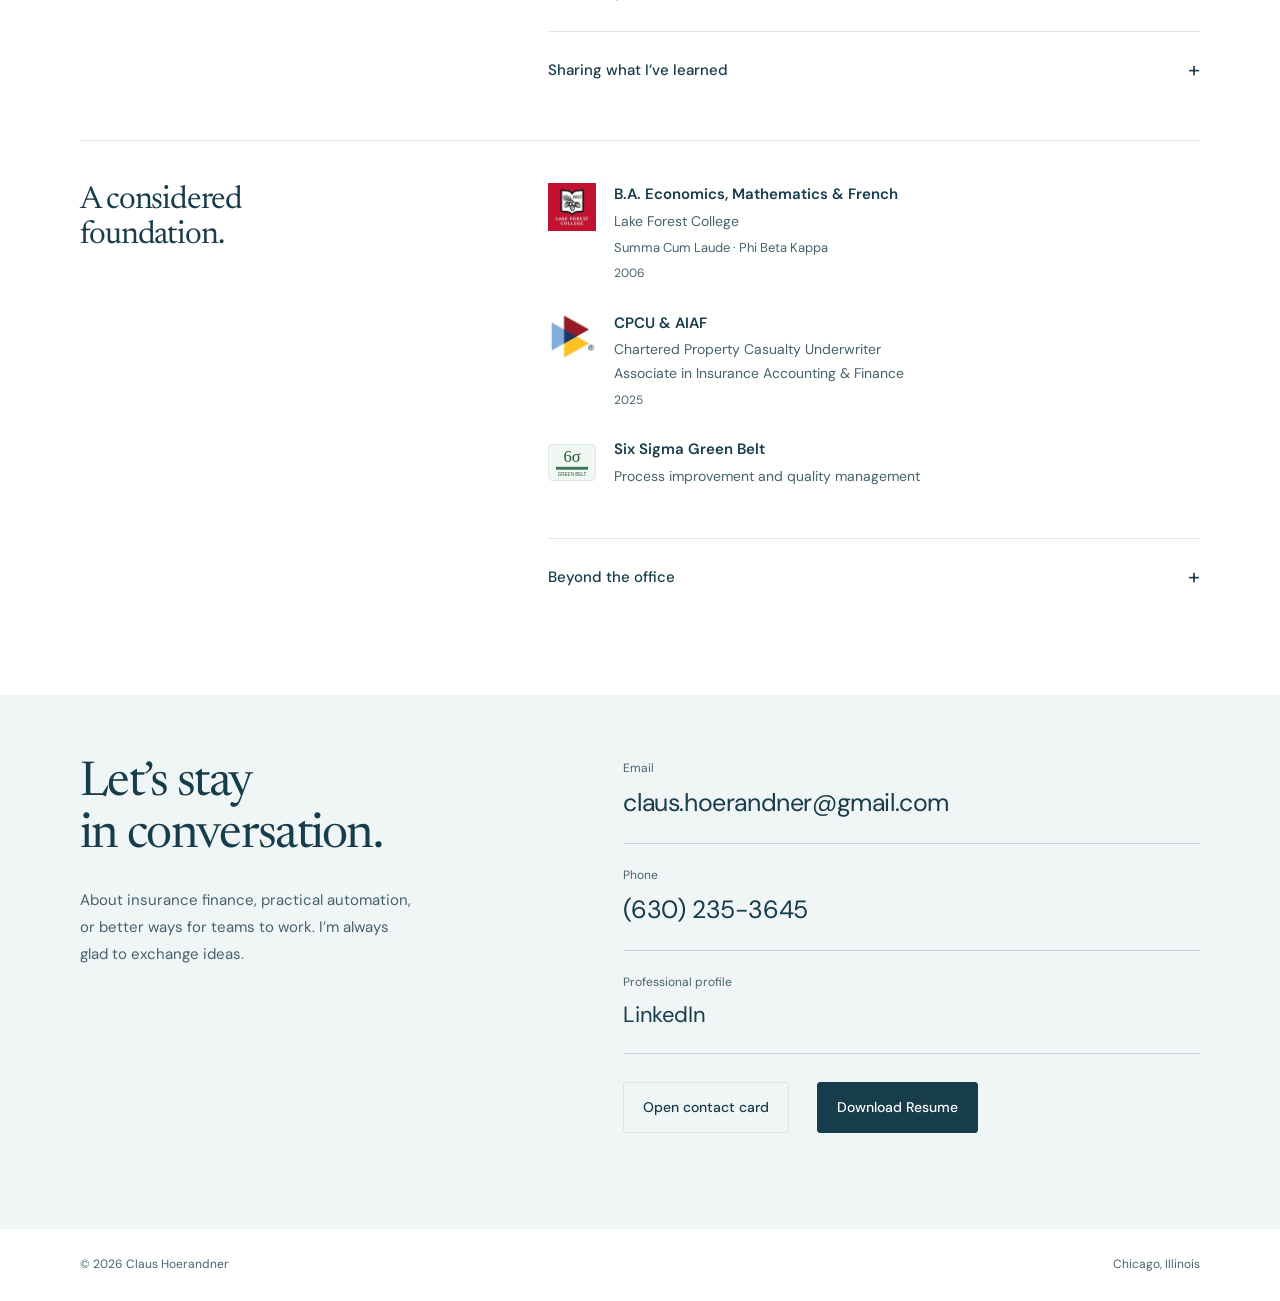
==== commit b66c572c: "Add dashboard galleries as the fifth homepage slide" ====
--- a/index.html
+++ b/index.html
@@ -6,7 +6,7 @@
 <meta name="description" content="Claus Hoerandner, Director of Accounting at Assurant. Experience in insurance finance, financial reporting, and practical transformation. Explore selected work and interactive demos.">
 <link rel="canonical" href="https://claus1100xx.github.io/claus-hoerandner-portfolio/">
 <meta property="og:title" content="Claus Hoerandner — Finance Leadership & Applied AI"><meta property="og:description" content="Clarity in finance. AI put to work. Explore my experience and the finance tools I build."><meta property="og:type" content="website"><meta property="og:url" content="https://claus1100xx.github.io/claus-hoerandner-portfolio/"><meta property="og:image" content="https://claus1100xx.github.io/claus-hoerandner-portfolio/Headshot2.jpg">
-<meta name="theme-color" content="#173c4b"><link rel="icon" href="favicon.svg" type="image/svg+xml"><link rel="stylesheet" href="styles.css?v=20261108-flags"><link rel="stylesheet" href="home-demos.css?v=1"><script src="main.js?v=20261108-diagonal-flags" defer></script><script src="home-demos.js?v=1" defer></script>
+<meta name="theme-color" content="#173c4b"><link rel="icon" href="favicon.svg" type="image/svg+xml"><link rel="stylesheet" href="styles.css?v=20261108-flags"><link rel="stylesheet" href="home-demos.css?v=2"><script src="main.js?v=20261108-diagonal-flags" defer></script><script src="home-demos.js?v=1" defer></script>
 </head>
 <body data-title-en="Claus Hoerandner — Finance Leadership & Applied AI" data-title-de="Claus Hoerandner — Finanzführung & angewandte KI">
 <a class="skip-link" href="#main" data-de="Zum Inhalt">Skip to content</a>
@@ -28,7 +28,7 @@
   <div class="shell">
     <div class="section-heading">
       <h2 id="demo-heading" data-de="Erfahrung, die<br>praktisch wird.">Experience<br>put to work.</h2>
-      <p data-de="Vier interaktive Demos zu konkreten Fragen aus dem Finanzalltag. Verfolgen Sie den Abschluss, erkunden Sie Finanzdaten, prüfen Sie Zessionen oder modellieren Sie den Kapazitätsgewinn.">Four interactive demos built around everyday finance questions. Track the close, ask about financial results, check cessions, or model how much time automation could free up.</p>
+      <p data-de="Entdecken Sie fünf Beispiele dafür, wie Daten, Automatisierung und Reporting konkrete Fragen aus dem Finanzalltag beantworten.">Explore five examples of how I use data, automation, and reporting to answer everyday finance questions.</p>
     </div>
     <div class="demo-carousel">
       <div class="demo-toolbar" hidden>
@@ -37,6 +37,7 @@
           <button type="button" id="demo-tab-finance" role="tab" aria-controls="demo-finance" aria-selected="false" tabindex="-1" data-de="Finanz-Agent">Finance agent</button>
           <button type="button" id="demo-tab-cession" role="tab" aria-controls="demo-cession" aria-selected="false" tabindex="-1" data-de="Zessionsprüfung">Cession check</button>
           <button type="button" id="demo-tab-capacity" role="tab" aria-controls="demo-capacity" aria-selected="false" tabindex="-1" data-de="Kapazitätsmodell">Capacity model</button>
+          <button type="button" id="demo-tab-dashboards" role="tab" aria-controls="demo-dashboards" aria-selected="false" tabindex="-1">Dashboards</button>
         </div>
         <div class="demo-controls">
           <button type="button" class="demo-previous" aria-label="Previous demo">←</button>
@@ -61,10 +62,13 @@
           <a class="featured-preview" href="work.html#capacity"><img src="assets/demo-previews/capacity-en.jpg" data-preview="capacity" data-alt-en="Capacity calculator preview with adjustable assumptions and estimated annual hours" data-alt-de="Vorschau des Kapazitätsmodells mit veränderbaren Annahmen und geschätzten Jahresstunden" alt="Capacity calculator preview with adjustable assumptions and estimated annual hours" width="1216" height="508" loading="lazy"><span class="preview-caption" data-de="Kapazitätsmodell mit Beispielannahmen">Capacity model with sample assumptions</span></a>
           <div class="featured-story"><h3 data-de="Wie viel Zeit könnte Ihr Team gewinnen?">How much time could your team get back?</h3><p class="featured-description" data-de="Verändern Sie Teamgröße, manuellen Aufwand und Automatisierungsanteil, um die mögliche Zeitersparnis pro Jahr zu schätzen.">Adjust team size, manual hours, and the share of work automated to estimate the time you could free up each year.</p><a class="button" href="work.html#capacity" data-de="Kapazitätsmodell ausprobieren">Try the capacity model</a></div>
         </article>
+        <article class="featured-project demo-slide" id="demo-dashboards" role="tabpanel" aria-labelledby="demo-tab-dashboards" inert>
+          <a class="featured-preview" href="work.html#dashboards"><img src="assets/work/vendor-overview.jpg" alt="" width="1160" height="730" loading="lazy"><span class="preview-caption" data-de="Anonymisiertes Dashboard zu Lieferantenausgaben">Anonymized vendor spend dashboard</span></a>
+          <div class="featured-story"><h3 data-de="Finanzdaten auf einen Blick">Data at your fingertips</h3><p class="featured-description" data-de="Sehen Sie, wie Dashboards Lieferantenausgaben, Abschlussfortschritt, IFRS-17-Berichterstattung und die Einhaltung von Ausgabenrichtlinien sichtbar machen.">See how dashboards bring vendor spend, close progress, IFRS 17 reporting, and expense compliance into view.</p><a class="button" href="work.html#dashboards" data-de="Dashboards ansehen">Explore the dashboards</a></div>
+        </article>
       </div>
       <p class="demo-announcement sr-only" role="status" aria-live="polite"></p>
     </div>
-    <p class="demo-gallery-link"><a href="work.html#dashboards" data-de="Auch die Dashboard-Galerien ansehen">Explore the dashboard galleries</a></p>
   </div>
 </section>
 <section class="shell panel-feature watch-panel" id="speaking">
--- a/home-demos.css
+++ b/home-demos.css
@@ -44,7 +44,6 @@
 }
 .demo-stage .featured-story h3 { margin-bottom: 16px; }
 .demo-stage .featured-description { margin-bottom: 20px; }
-.demo-gallery-link { margin-top: 28px; padding-top: 18px; border-top: 1px solid #c4d5da; font-size: 14px; }
 
 .watch-panel {
   grid-template-columns: 1fr 1.15fr;
@@ -97,7 +96,6 @@
   .demo-stage .demo-slide { align-content: start; gap: 20px; }
   .demo-stage .featured-preview { padding: 8px; }
   .demo-stage .featured-story h3 { font-size: 34px; }
-  .demo-gallery-link { margin-top: 22px; }
   .watch-panel { grid-template-columns: 1fr; gap: 20px; }
   .watch-panel-preview { grid-row: 1; }
 }
